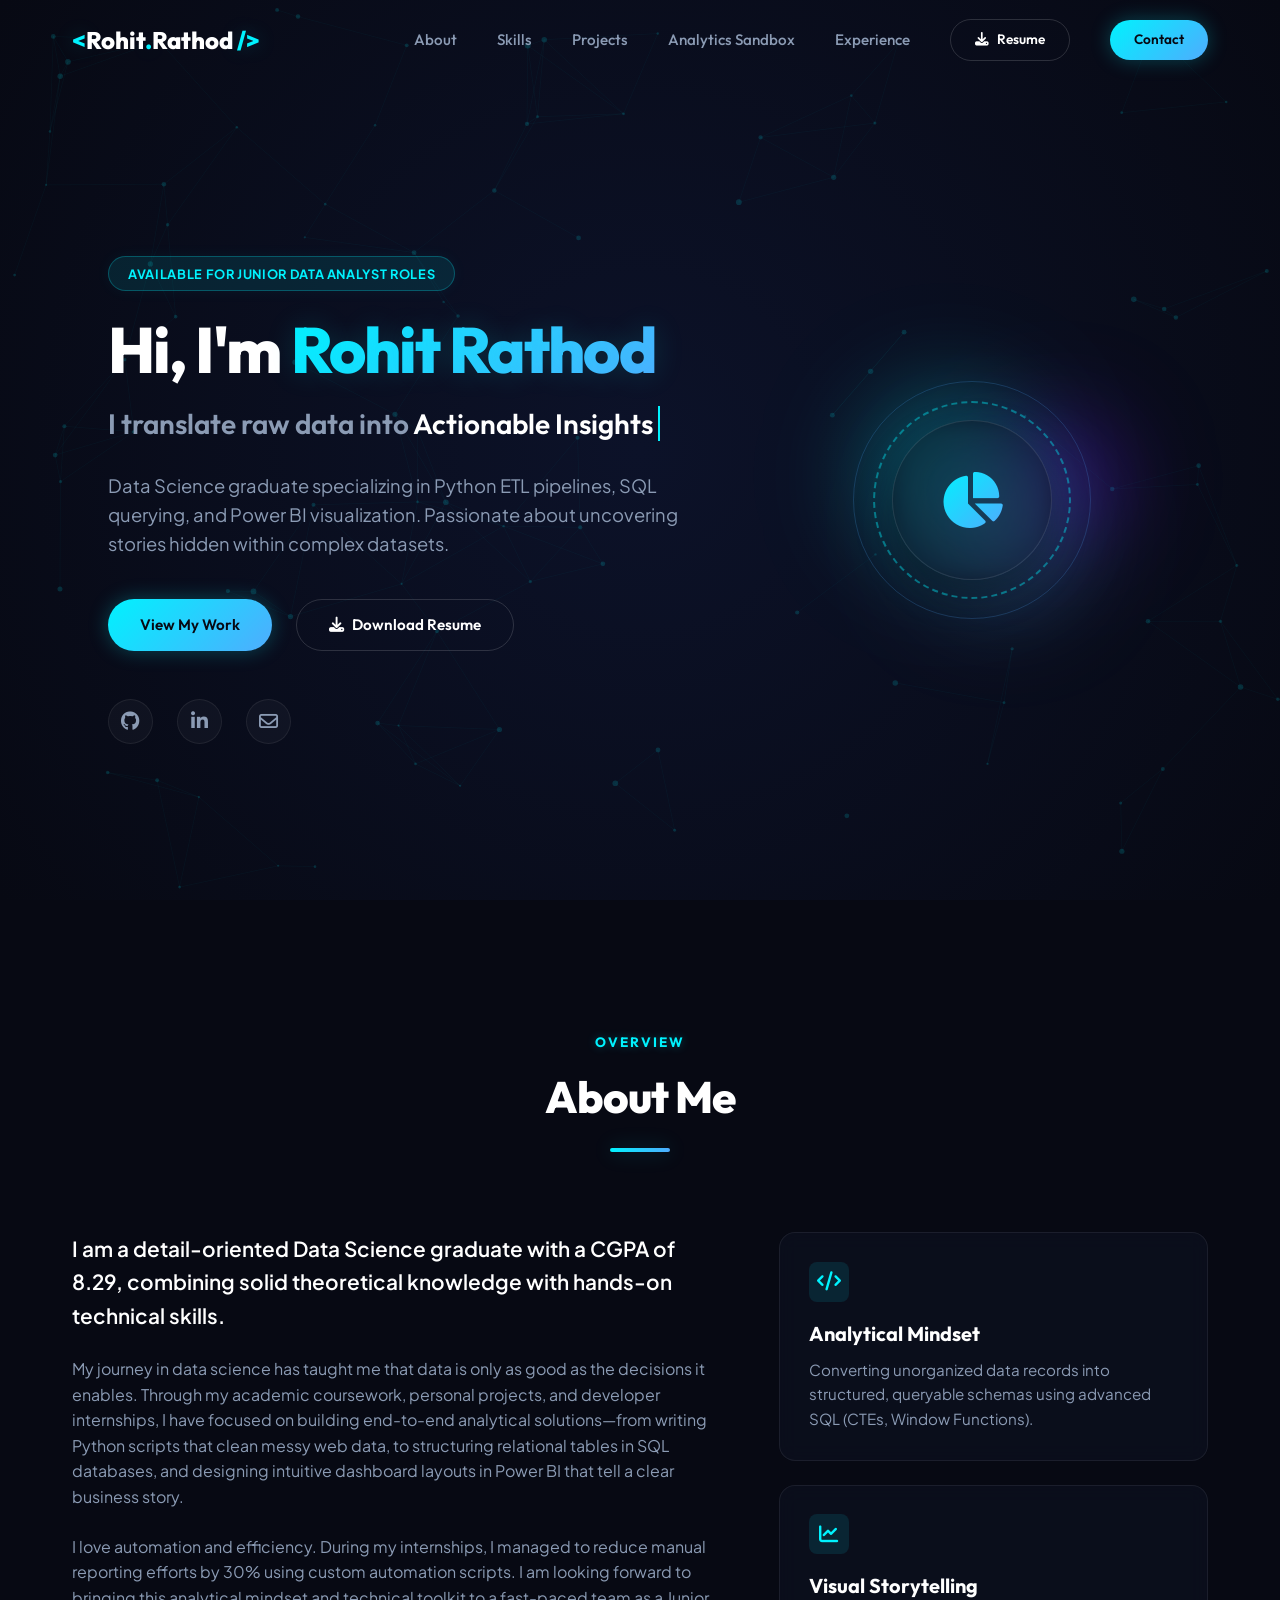
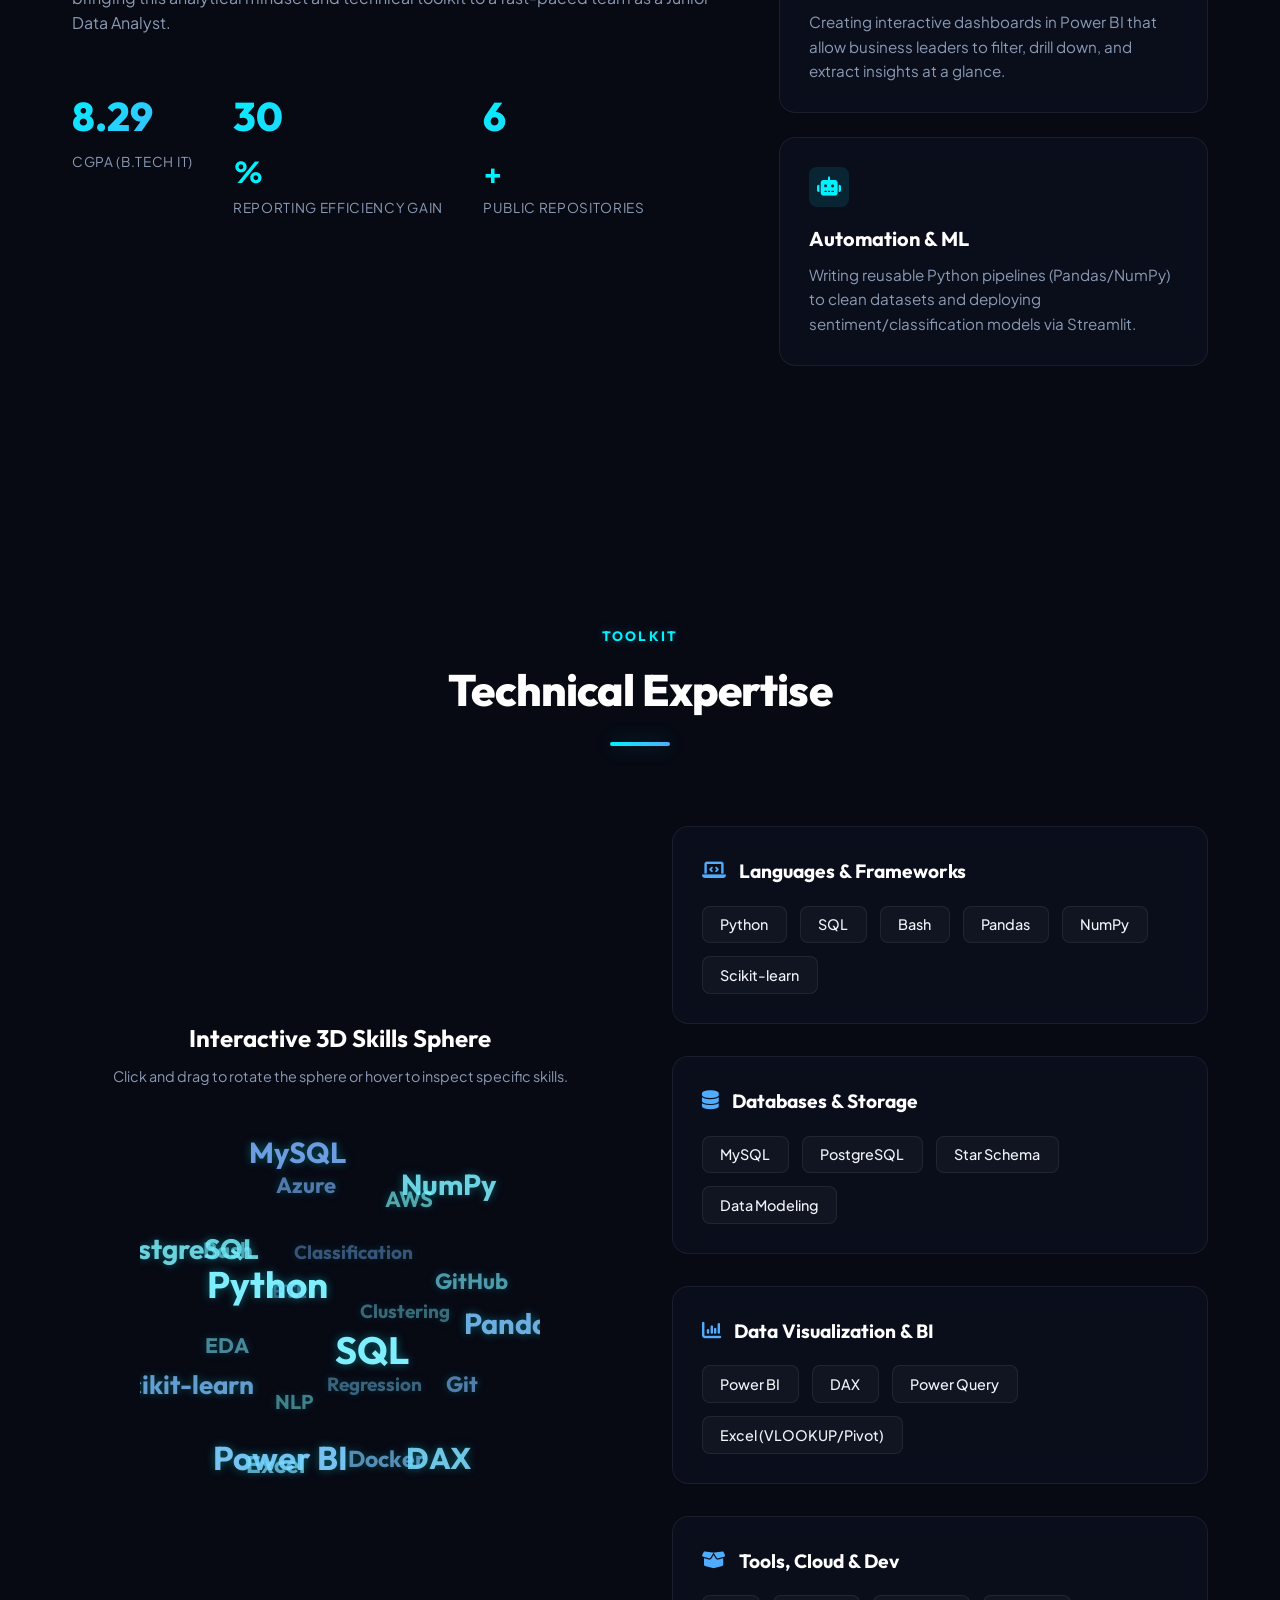
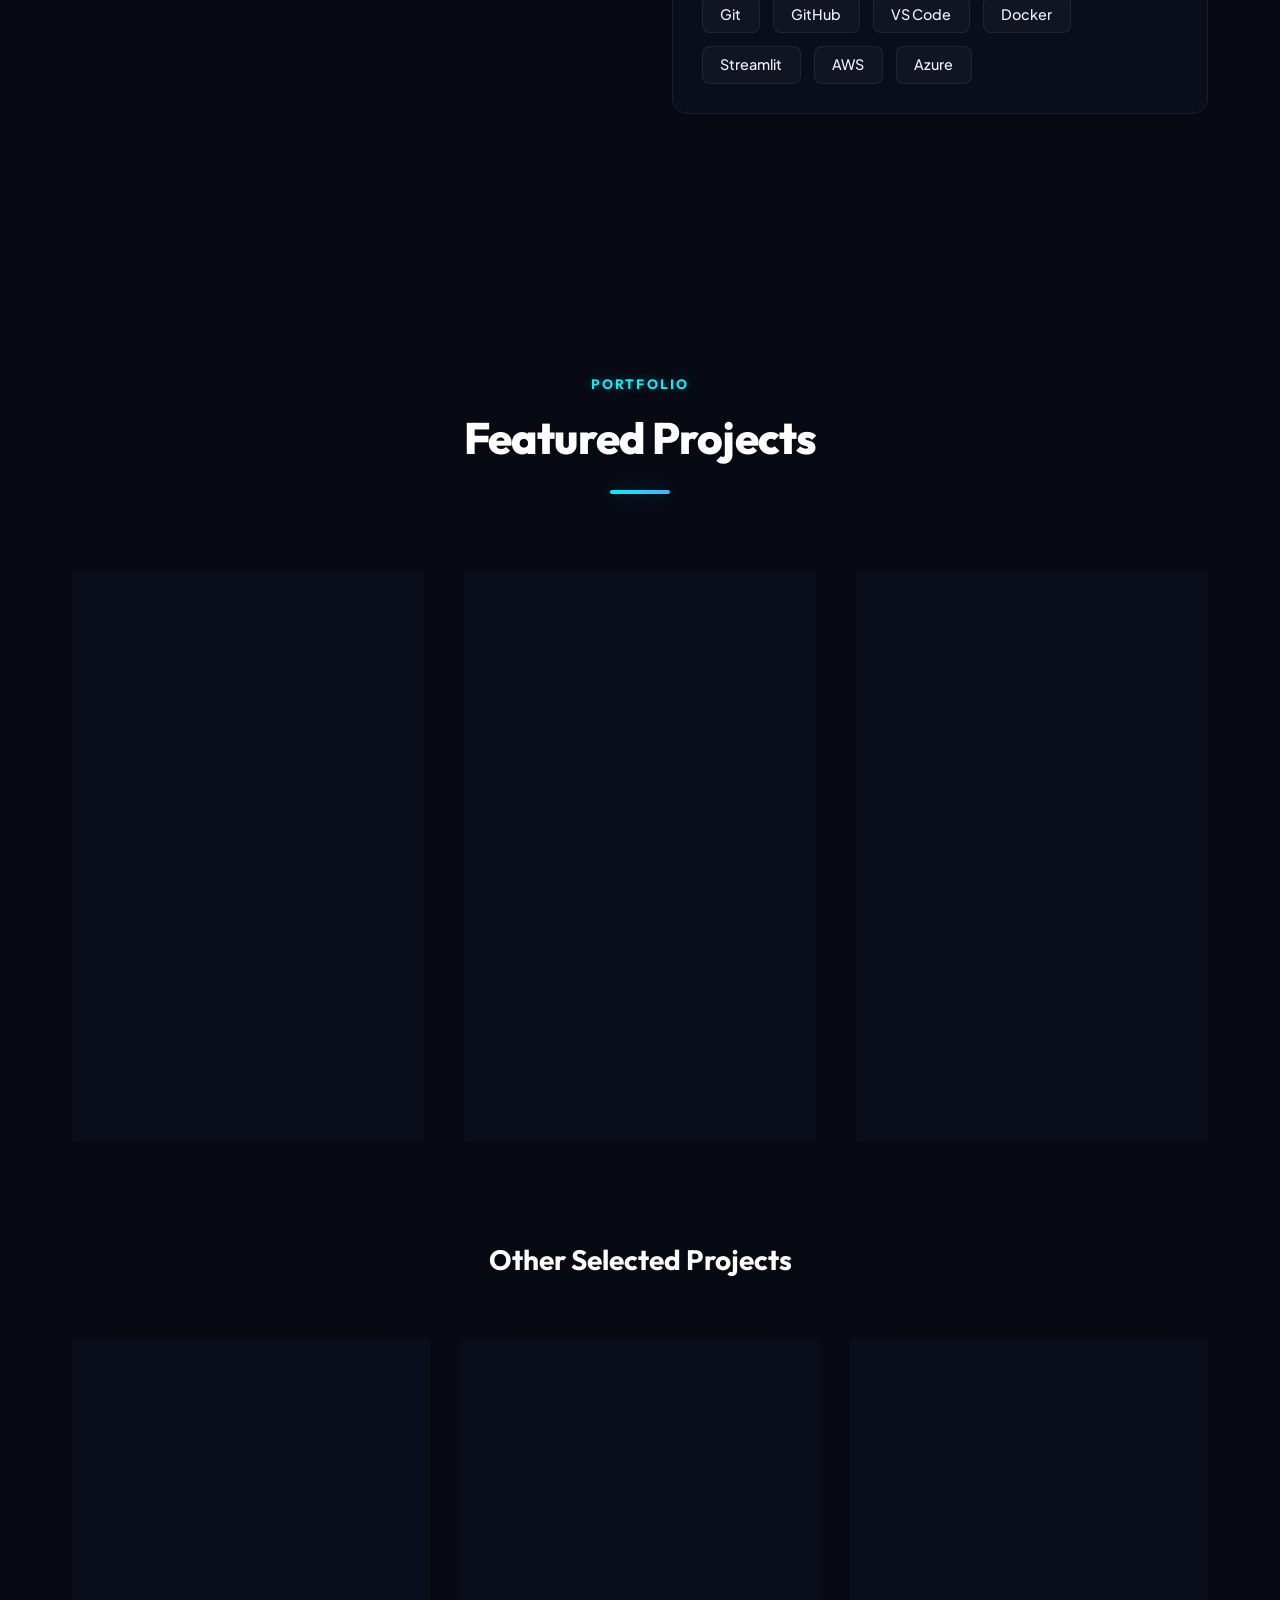
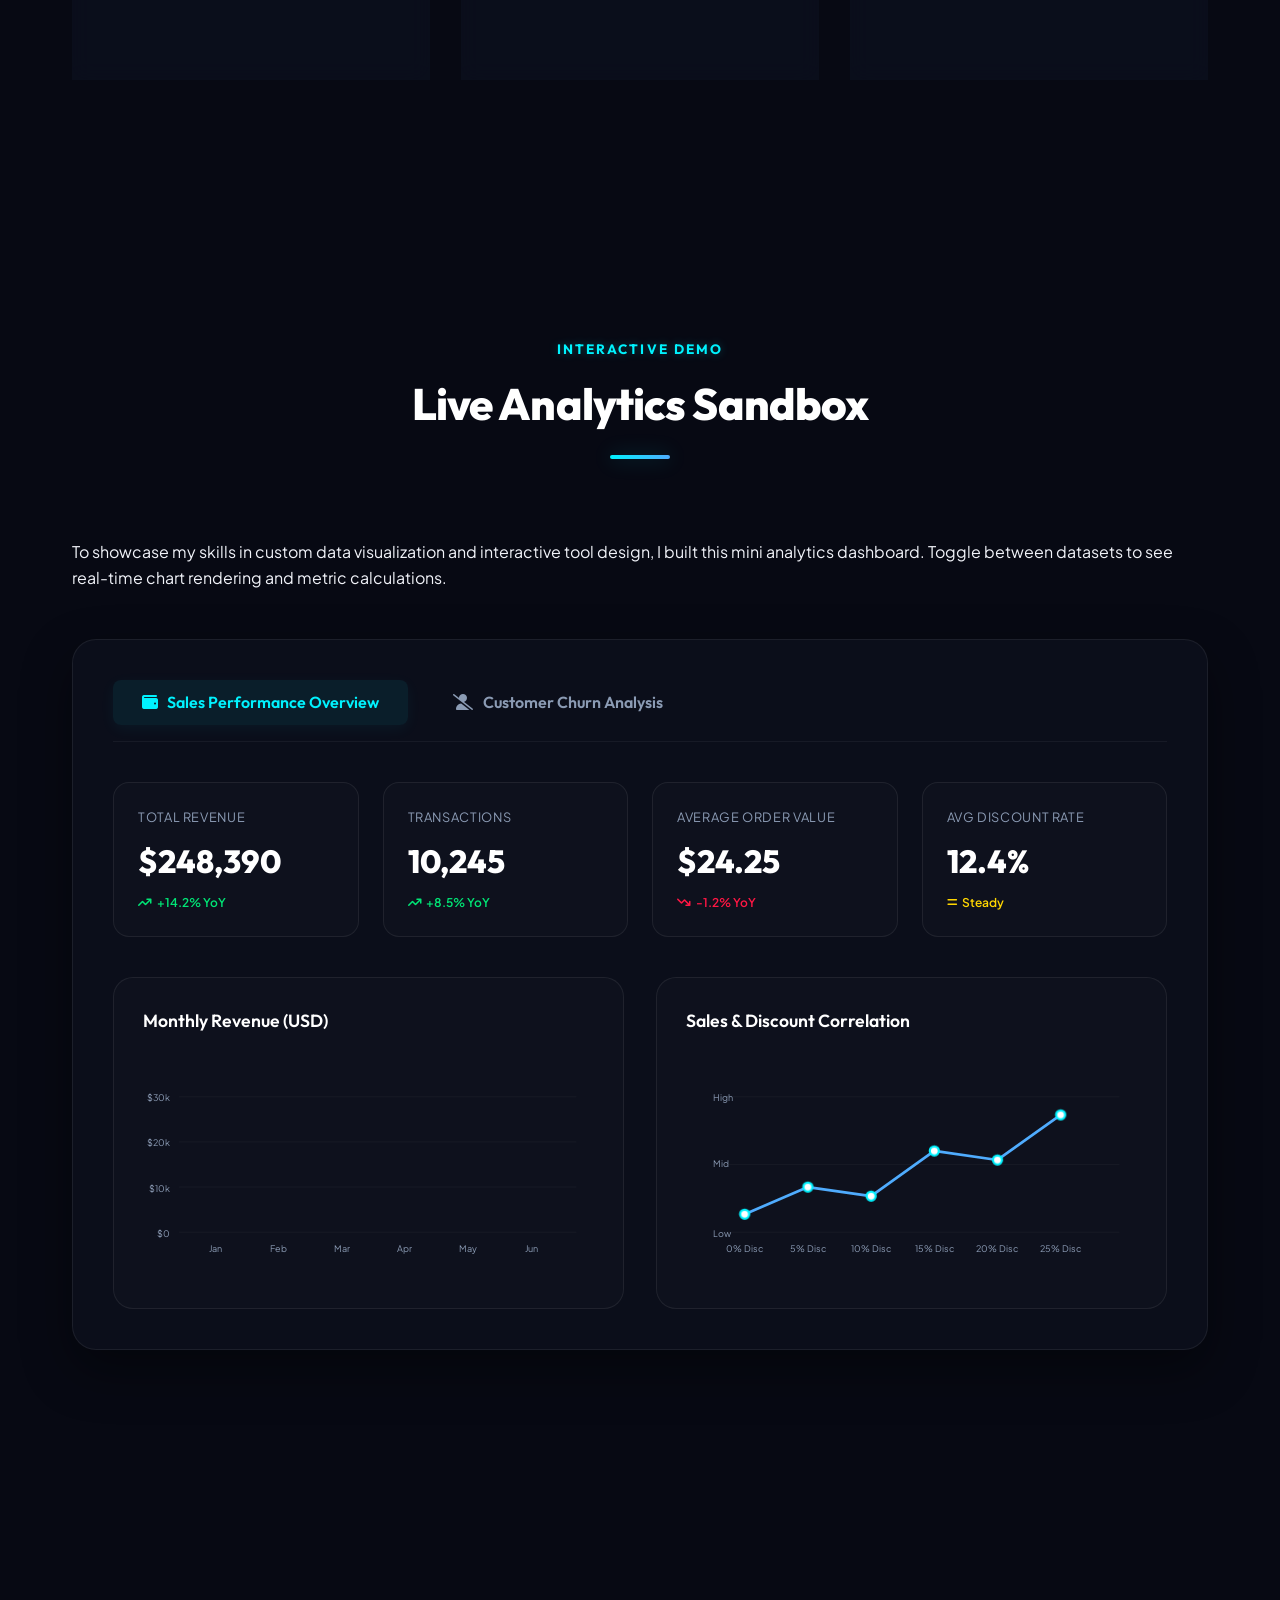
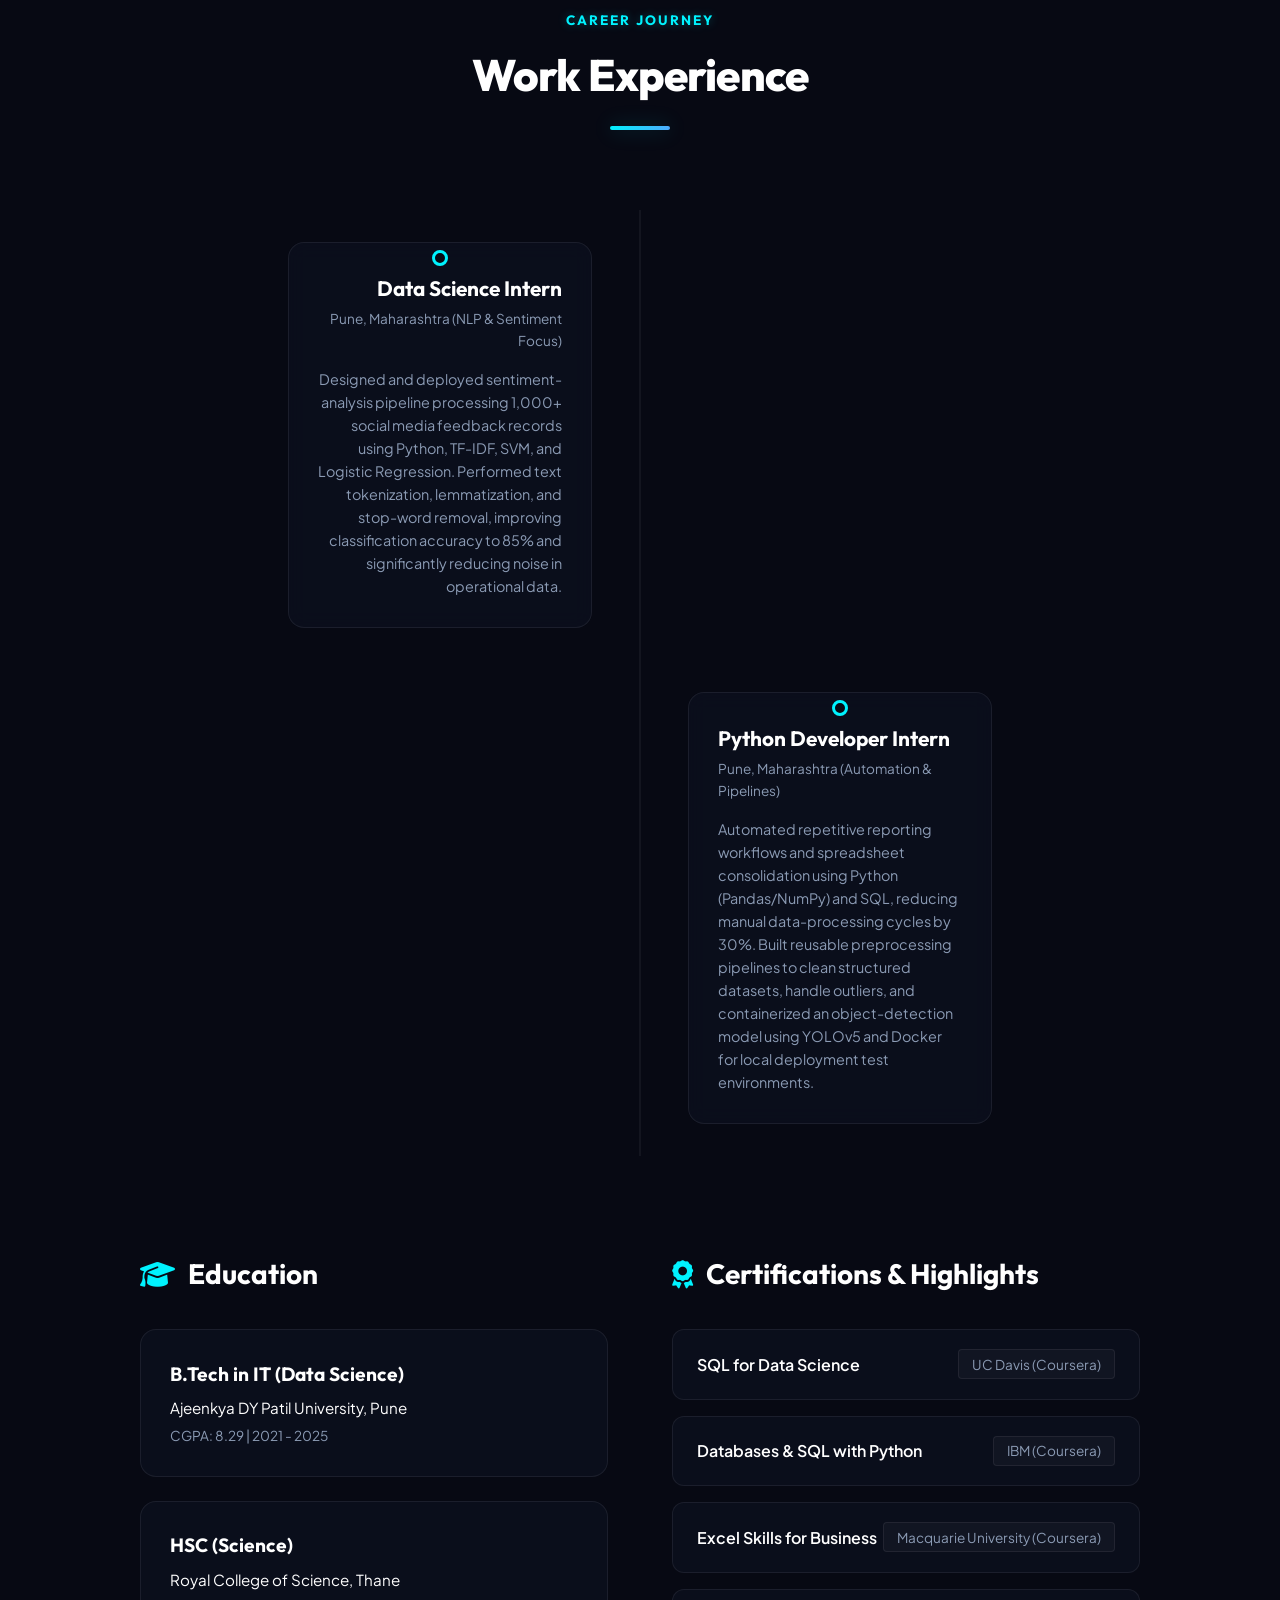
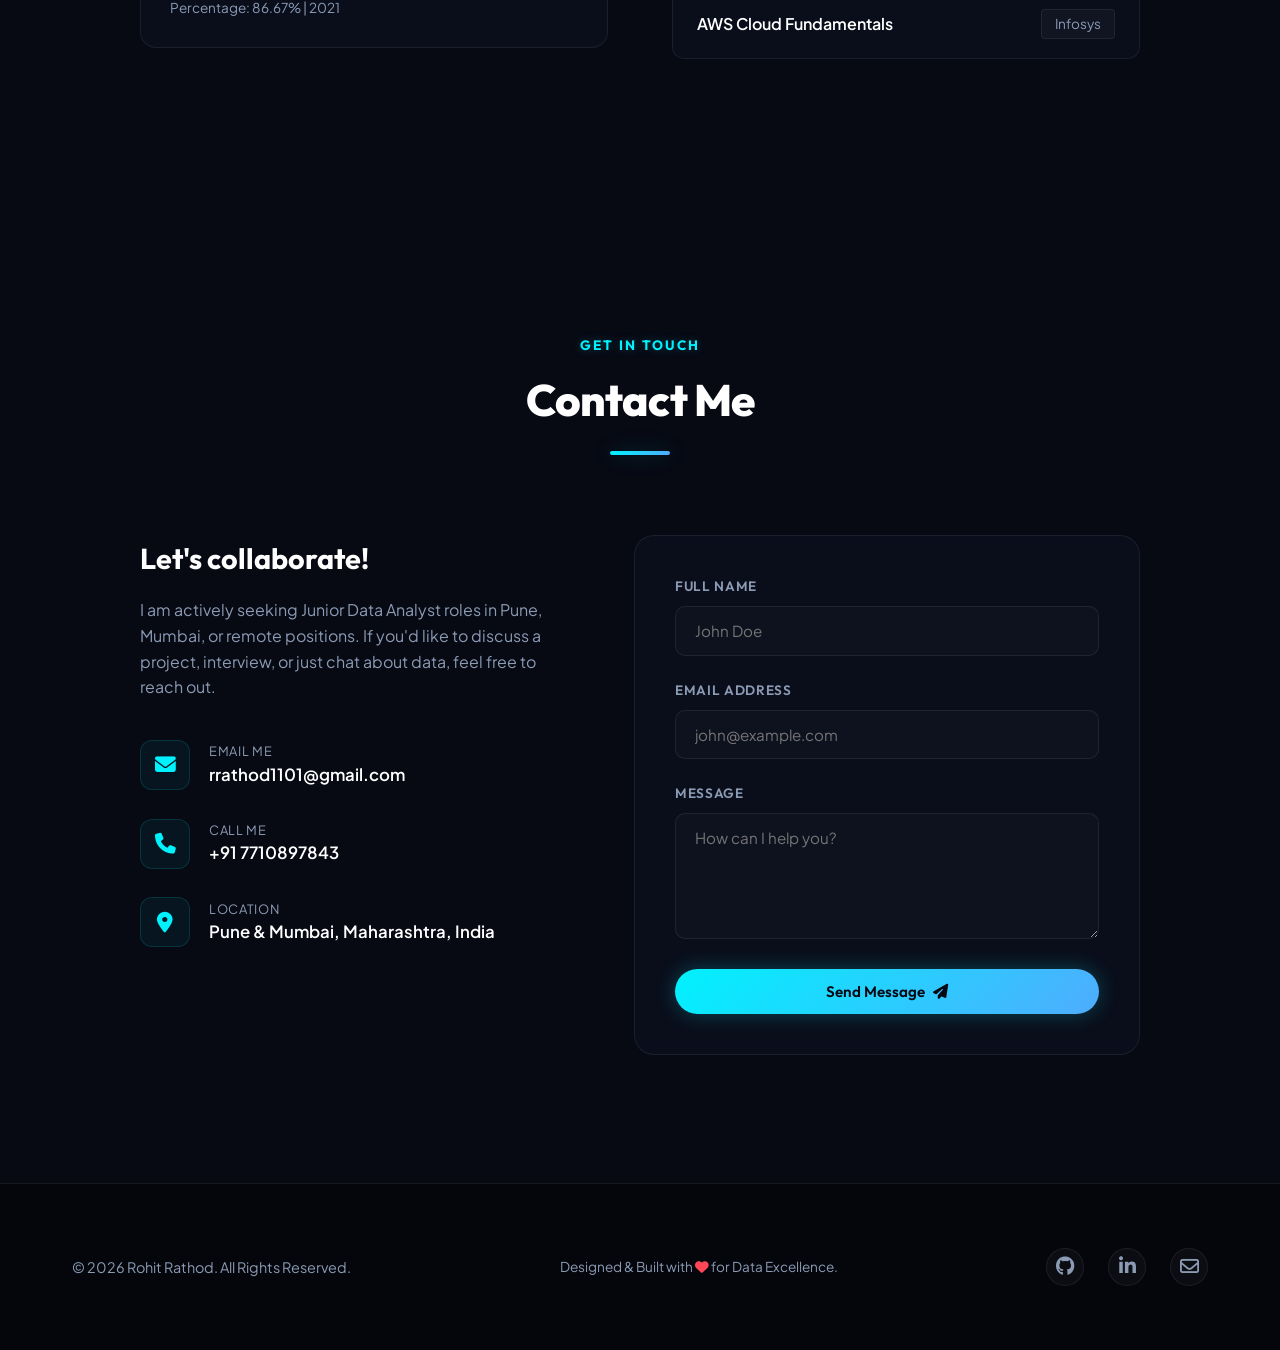
==== index.html @ a06ceab5 "Deploy premium interactive portfolio" ====
<!DOCTYPE html>
<html lang="en">
<head>
    <meta charset="UTF-8">
    <meta name="viewport" content="width=device-width, initial-scale=1.0">
    <title>Rohit Rathod | Portfolio - Aspiring Data Analyst</title>
    <meta name="description" content="Portfolio of Rohit Rathod, an Aspiring Data Analyst with expertise in SQL, Python, Power BI, and Machine Learning.">
    <!-- Google Fonts -->
    <link rel="preconnect" href="https://fonts.googleapis.com">
    <link rel="preconnect" href="https://fonts.gstatic.com" crossorigin>
    <link href="https://fonts.googleapis.com/css2?family=Outfit:wght@300;400;500;600;700;800&family=Plus+Jakarta+Sans:wght@300;400;500;600;700&display=swap" rel="stylesheet">
    <!-- FontAwesome for Icons -->
    <link rel="stylesheet" href="https://cdnjs.cloudflare.com/ajax/libs/font-awesome/6.4.0/css/all.min.css">
    <!-- Stylesheet -->
    <link rel="stylesheet" href="style.css">
</head>
<body>
    <!-- Background Canvas for Particles -->
    <canvas id="hero-particles"></canvas>

    <!-- Header / Navigation -->
    <header>
        <div class="nav-container">
            <a href="#" class="logo">
                <span class="logo-accent">&lt;</span>Rohit<span class="logo-accent">.</span>Rathod<span class="logo-accent"> /&gt;</span>
            </a>
            <nav class="nav-menu">
                <a href="#about" class="nav-link">About</a>
                <a href="#skills" class="nav-link">Skills</a>
                <a href="#projects" class="nav-link">Projects</a>
                <a href="#sandbox" class="nav-link">Analytics Sandbox</a>
                <a href="#experience" class="nav-link">Experience</a>
                <a href="resume.pdf" download="Rohit_Rathod_Resume.pdf" class="btn btn-outline nav-btn"><i class="fa-solid fa-download"></i> Resume</a>
                <a href="#contact" class="btn btn-primary nav-btn">Contact</a>
            </nav>
            <div class="mobile-menu-toggle">
                <i class="fa-solid fa-bars-staggered"></i>
            </div>
        </div>
    </header>

    <!-- Mobile Nav Overlay -->
    <div class="mobile-nav-overlay">
        <div class="mobile-nav-menu">
            <a href="#about" class="mobile-nav-link">About</a>
            <a href="#skills" class="mobile-nav-link">Skills</a>
            <a href="#projects" class="mobile-nav-link">Projects</a>
            <a href="#sandbox" class="mobile-nav-link">Analytics Sandbox</a>
            <a href="#experience" class="mobile-nav-link">Experience</a>
            <a href="resume.pdf" download="Rohit_Rathod_Resume.pdf" class="btn btn-outline" style="margin-bottom: 1rem; width: 100%;"><i class="fa-solid fa-download"></i> Resume PDF</a>
            <a href="#contact" class="btn btn-primary" style="width: 100%;">Get In Touch</a>
        </div>
    </div>

    <!-- Hero Section -->
    <section class="hero" id="home">
        <div class="hero-container">
            <div class="hero-content">
                <div class="badge">Available for Junior Data Analyst Roles</div>
                <h1 class="hero-title">
                    Hi, I'm <span class="highlight">Rohit Rathod</span>
                </h1>
                <h2 class="hero-subtitle">
                    I translate raw data into <span class="text-rotator" data-words='["Actionable Insights", "Interactive Dashboards", "Automated Pipelines", "Business Value"]'>Actionable Insights</span>
                </h2>
                <p class="hero-description">
                    Data Science graduate specializing in Python ETL pipelines, SQL querying, and Power BI visualization. Passionate about uncovering stories hidden within complex datasets.
                </p>
                <div class="hero-ctas">
                    <a href="#projects" class="btn btn-primary">View My Work</a>
                    <a href="resume.pdf" download="Rohit_Rathod_Resume.pdf" class="btn btn-outline"><i class="fa-solid fa-download"></i> Download Resume</a>
                </div>
                <div class="social-links">
                    <a href="https://github.com/Rohittt619" target="_blank" aria-label="GitHub"><i class="fa-brands fa-github"></i></a>
                    <a href="https://linkedin.com/in/rohit-rathod-" target="_blank" aria-label="LinkedIn"><i class="fa-brands fa-linkedin-in"></i></a>
                    <a href="mailto:rrathod1101@gmail.com" aria-label="Email"><i class="fa-regular fa-envelope"></i></a>
                </div>
            </div>
            <div class="hero-visual">
                <!-- Glowing Orb Representation -->
                <div class="orb-container">
                    <div class="glow-orb primary-orb"></div>
                    <div class="glow-orb secondary-orb"></div>
                    <div class="glow-orb tertiary-orb"></div>
                    <div class="orb-overlay">
                        <i class="fa-solid fa-chart-pie orb-icon"></i>
                        <div class="orb-ring"></div>
                        <div class="orb-ring secondary"></div>
                    </div>
                </div>
            </div>
        </div>
    </section>

    <!-- About Section -->
    <section class="about section-padding" id="about">
        <div class="container">
            <div class="section-header">
                <span class="section-tag">Overview</span>
                <h2 class="section-title">About Me</h2>
                <div class="section-underline"></div>
            </div>
            <div class="about-grid">
                <div class="about-text">
                    <p class="lead">
                        I am a detail-oriented Data Science graduate with a CGPA of 8.29, combining solid theoretical knowledge with hands-on technical skills.
                    </p>
                    <p>
                        My journey in data science has taught me that data is only as good as the decisions it enables. Through my academic coursework, personal projects, and developer internships, I have focused on building end-to-end analytical solutions—from writing Python scripts that clean messy web data, to structuring relational tables in SQL databases, and designing intuitive dashboard layouts in Power BI that tell a clear business story.
                    </p>
                    <p>
                        I love automation and efficiency. During my internships, I managed to reduce manual reporting efforts by 30% using custom automation scripts. I am looking forward to bringing this analytical mindset and technical toolkit to a fast-paced team as a Junior Data Analyst.
                    </p>
                    <div class="about-stats">
                        <div class="stat-card">
                            <span class="stat-number" data-target="8.29">0</span>
                            <span class="stat-label">CGPA (B.Tech IT)</span>
                        </div>
                        <div class="stat-card">
                            <span class="stat-number" data-target="30">0</span><span class="stat-suffix">%</span>
                            <span class="stat-label">Reporting Efficiency Gain</span>
                        </div>
                        <div class="stat-card">
                            <span class="stat-number" data-target="6">0</span><span class="stat-suffix">+</span>
                            <span class="stat-label">Public Repositories</span>
                        </div>
                    </div>
                </div>
                <div class="about-cards">
                    <div class="about-info-card">
                        <div class="card-icon"><i class="fa-solid fa-code"></i></div>
                        <h3>Analytical Mindset</h3>
                        <p>Converting unorganized data records into structured, queryable schemas using advanced SQL (CTEs, Window Functions).</p>
                    </div>
                    <div class="about-info-card">
                        <div class="card-icon"><i class="fa-solid fa-chart-line"></i></div>
                        <h3>Visual Storytelling</h3>
                        <p>Creating interactive dashboards in Power BI that allow business leaders to filter, drill down, and extract insights at a glance.</p>
                    </div>
                    <div class="about-info-card">
                        <div class="card-icon"><i class="fa-solid fa-robot"></i></div>
                        <h3>Automation & ML</h3>
                        <p>Writing reusable Python pipelines (Pandas/NumPy) to clean datasets and deploying sentiment/classification models via Streamlit.</p>
                    </div>
                </div>
            </div>
        </div>
    </section>

    <!-- Skills Section (Includes 3D Rotating Tag Cloud) -->
    <section class="skills section-padding" id="skills">
        <div class="container">
            <div class="section-header">
                <span class="section-tag">Toolkit</span>
                <h2 class="section-title">Technical Expertise</h2>
                <div class="section-underline"></div>
            </div>
            <div class="skills-grid">
                <div class="skills-sphere-container">
                    <h3>Interactive 3D Skills Sphere</h3>
                    <p class="skills-sphere-subtext">Click and drag to rotate the sphere or hover to inspect specific skills.</p>
                    <div class="canvas-wrapper">
                        <!-- Canvas for 3D Tag Cloud -->
                        <canvas id="skills-cloud-canvas" width="400" height="400"></canvas>
                    </div>
                </div>
                <div class="skills-categories">
                    <div class="skills-category">
                        <h4 class="category-title"><i class="fa-solid fa-laptop-code"></i> Languages & Frameworks</h4>
                        <div class="skills-tags">
                            <span class="skill-tag">Python</span>
                            <span class="skill-tag">SQL</span>
                            <span class="skill-tag">Bash</span>
                            <span class="skill-tag">Pandas</span>
                            <span class="skill-tag">NumPy</span>
                            <span class="skill-tag">Scikit-learn</span>
                        </div>
                    </div>
                    <div class="skills-category">
                        <h4 class="category-title"><i class="fa-solid fa-database"></i> Databases & Storage</h4>
                        <div class="skills-tags">
                            <span class="skill-tag">MySQL</span>
                            <span class="skill-tag">PostgreSQL</span>
                            <span class="skill-tag">Star Schema</span>
                            <span class="skill-tag">Data Modeling</span>
                        </div>
                    </div>
                    <div class="skills-category">
                        <h4 class="category-title"><i class="fa-solid fa-chart-column"></i> Data Visualization & BI</h4>
                        <div class="skills-tags">
                            <span class="skill-tag">Power BI</span>
                            <span class="skill-tag">DAX</span>
                            <span class="skill-tag">Power Query</span>
                            <span class="skill-tag">Excel (VLOOKUP/Pivot)</span>
                        </div>
                    </div>
                    <div class="skills-category">
                        <h4 class="category-title"><i class="fa-solid fa-box-open"></i> Tools, Cloud & Dev</h4>
                        <div class="skills-tags">
                            <span class="skill-tag">Git</span>
                            <span class="skill-tag">GitHub</span>
                            <span class="skill-tag">VS Code</span>
                            <span class="skill-tag">Docker</span>
                            <span class="skill-tag">Streamlit</span>
                            <span class="skill-tag">AWS</span>
                            <span class="skill-tag">Azure</span>
                        </div>
                    </div>
                </div>
            </div>
        </div>
    </section>

    <!-- Projects Section (3D Tilt Cards) -->
    <section class="projects section-padding" id="projects">
        <div class="container">
            <div class="section-header">
                <span class="section-tag">Portfolio</span>
                <h2 class="section-title">Featured Projects</h2>
                <div class="section-underline"></div>
            </div>
            <div class="projects-grid">
                <!-- Project 1 -->
                <div class="project-card-wrapper">
                    <div class="project-card" data-tilt>
                        <div class="project-card-inner">
                            <div class="project-image-placeholder">
                                <i class="fa-solid fa-circle-check project-main-icon"></i>
                                <div class="project-tech-badges">
                                    <span class="tech-badge">Gemini API</span>
                                    <span class="tech-badge">Streamlit</span>
                                    <span class="tech-badge">NLP</span>
                                </div>
                            </div>
                            <div class="project-content">
                                <h3 class="project-card-title">HireSense-AI — Resume & ATS Analyzer</h3>
                                <p class="project-card-desc">
                                    An AI-powered application that parses PDF resumes and evaluates text alignment against target job descriptions using the Google Gemini API. It detects keyword gaps, evaluates formatting, and quantifies impact statements to deliver optimization feedback.
                                </p>
                                <div class="project-links">
                                    <a href="https://github.com/Rohittt619" target="_blank" class="project-link"><i class="fa-brands fa-github"></i> Source Code</a>
                                    <a href="#" target="_blank" class="project-link demo-link"><i class="fa-solid fa-arrow-up-right-from-square"></i> Live Demo</a>
                                </div>
                            </div>
                        </div>
                    </div>
                </div>

                <!-- Project 2 -->
                <div class="project-card-wrapper">
                    <div class="project-card" data-tilt>
                        <div class="project-card-inner">
                            <div class="project-image-placeholder dashboard-bg">
                                <i class="fa-solid fa-chart-line project-main-icon"></i>
                                <div class="project-tech-badges">
                                    <span class="tech-badge">Python</span>
                                    <span class="tech-badge">Power BI</span>
                                    <span class="tech-badge">DAX</span>
                                </div>
                            </div>
                            <div class="project-content">
                                <h3 class="project-card-title">Sales EDA & Power BI Dashboard</h3>
                                <p class="project-card-desc">
                                    Exploratory data analysis performed in Python on over 10,000+ sales transactions. The cleaned data was structured into a Star Schema and imported into Power BI to build an interactive KPI dashboard tracking year-over-year sales growth and discount impacts.
                                </p>
                                <div class="project-links">
                                    <a href="https://github.com/Rohittt619" target="_blank" class="project-link"><i class="fa-brands fa-github"></i> Source Code</a>
                                    <a href="#" class="project-link scroll-to-sandbox"><i class="fa-solid fa-desktop"></i> View Mockup Below</a>
                                </div>
                            </div>
                        </div>
                    </div>
                </div>

                <!-- Project 3 -->
                <div class="project-card-wrapper">
                    <div class="project-card" data-tilt>
                        <div class="project-card-inner">
                            <div class="project-image-placeholder sql-bg">
                                <i class="fa-solid fa-database project-main-icon"></i>
                                <div class="project-tech-badges">
                                    <span class="tech-badge">MySQL</span>
                                    <span class="tech-badge">CTEs</span>
                                    <span class="tech-badge">Window Functions</span>
                                </div>
                            </div>
                            <div class="project-content">
                                <h3 class="project-card-title">SQL Business Analytics Case Studies</h3>
                                <p class="project-card-desc">
                                    A structured repository solving 15 business case studies on retail databases. Showcases writing production-level SQL queries utilizing CTEs, window functions (DENSE_RANK, LEAD, LAG), and multi-table joins to compute metrics like customer retention rates.
                                </p>
                                <div class="project-links">
                                    <a href="https://github.com/Rohittt619" target="_blank" class="project-link"><i class="fa-brands fa-github"></i> Source Code</a>
                                </div>
                            </div>
                        </div>
                    </div>
                </div>
            </div>
            
            <div class="other-projects-header">
                <h3>Other Selected Projects</h3>
            </div>
            
            <div class="other-projects-grid">
                <div class="other-project-card">
                    <div class="op-icon"><i class="fa-solid fa-users"></i></div>
                    <h4>Customer Churn Analysis</h4>
                    <p>Built a machine learning classification pipeline achieving ~82% accuracy and 0.87 ROC-AUC score using Gradient Boosting algorithms to predict customer churn risk.</p>
                    <a href="https://github.com/Rohittt619" target="_blank" class="op-link"><i class="fa-brands fa-github"></i> View Repo</a>
                </div>
                <div class="other-project-card">
                    <div class="op-icon"><i class="fa-solid fa-house"></i></div>
                    <h4>House Price Prediction</h4>
                    <p>Developed a regression model estimating California housing values based on income and geographic features, deployed as an interactive Streamlit app.</p>
                    <a href="https://github.com/Rohittt619" target="_blank" class="op-link"><i class="fa-brands fa-github"></i> View Repo</a>
                </div>
                <div class="other-project-card">
                    <div class="op-icon"><i class="fa-brands fa-twitter"></i></div>
                    <h4>Twitter Sentiment Analysis</h4>
                    <p>Built a text classification pipeline using Python, Scikit-learn (SVM), and TF-IDF representation to categorize tweets into positive, negative, and neutral classes.</p>
                    <a href="https://github.com/Rohittt619" target="_blank" class="op-link"><i class="fa-brands fa-github"></i> View Repo</a>
                </div>
            </div>
        </div>
    </section>

    <!-- Custom Interactive Mini-Dashboard Section (Analytics Sandbox) -->
    <section class="sandbox section-padding" id="sandbox">
        <div class="container">
            <div class="section-header">
                <span class="section-tag">Interactive Demo</span>
                <h2 class="section-title">Live Analytics Sandbox</h2>
                <div class="section-underline"></div>
            </div>
            <div class="sandbox-intro">
                <p>To showcase my skills in custom data visualization and interactive tool design, I built this mini analytics dashboard. Toggle between datasets to see real-time chart rendering and metric calculations.</p>
            </div>
            
            <div class="sandbox-dashboard">
                <div class="dashboard-controls">
                    <button class="db-tab-btn active" data-dashboard="sales">
                        <i class="fa-solid fa-wallet"></i> Sales Performance Overview
                    </button>
                    <button class="db-tab-btn" data-dashboard="churn">
                        <i class="fa-solid fa-user-slash"></i> Customer Churn Analysis
                    </button>
                </div>
                
                <div class="dashboard-body">
                    <!-- Sales View -->
                    <div class="dashboard-view active" id="sales-view">
                        <div class="kpi-row">
                            <div class="kpi-card-mini">
                                <span class="kpi-title">Total Revenue</span>
                                <span class="kpi-value">$248,390</span>
                                <span class="kpi-indicator positive"><i class="fa-solid fa-arrow-trend-up"></i> +14.2% YoY</span>
                            </div>
                            <div class="kpi-card-mini">
                                <span class="kpi-title">Transactions</span>
                                <span class="kpi-value" id="kpi-transactions">10,245</span>
                                <span class="kpi-indicator positive"><i class="fa-solid fa-arrow-trend-up"></i> +8.5% YoY</span>
                            </div>
                            <div class="kpi-card-mini">
                                <span class="kpi-title">Average Order Value</span>
                                <span class="kpi-value">$24.25</span>
                                <span class="kpi-indicator negative"><i class="fa-solid fa-arrow-trend-down"></i> -1.2% YoY</span>
                            </div>
                            <div class="kpi-card-mini">
                                <span class="kpi-title">Avg Discount Rate</span>
                                <span class="kpi-value">12.4%</span>
                                <span class="kpi-indicator neutral"><i class="fa-solid fa-equals"></i> Steady</span>
                            </div>
                        </div>
                        
                        <div class="chart-row">
                            <div class="chart-container-card">
                                <h4>Monthly Revenue (USD)</h4>
                                <div class="chart-wrapper-svg">
                                    <svg viewBox="0 0 500 200" width="100%" height="100%" class="svg-chart">
                                        <!-- Y Axis Gridlines -->
                                        <line x1="40" y1="20" x2="480" y2="20" class="gridline"></line>
                                        <line x1="40" y1="70" x2="480" y2="70" class="gridline"></line>
                                        <line x1="40" y1="120" x2="480" y2="120" class="gridline"></line>
                                        <line x1="40" y1="170" x2="480" y2="170" class="gridline"></line>
                                        
                                        <!-- Y Axis Labels -->
                                        <text x="30" y="25" class="chart-text label-align-right">$30k</text>
                                        <text x="30" y="75" class="chart-text label-align-right">$20k</text>
                                        <text x="30" y="125" class="chart-text label-align-right">$10k</text>
                                        <text x="30" y="175" class="chart-text label-align-right">$0</text>
                                        
                                        <!-- Bars for Revenue -->
                                        <rect x="65" y="90" width="30" height="80" rx="3" class="chart-bar-rect anim-bar"></rect>
                                        <rect x="135" y="70" width="30" height="100" rx="3" class="chart-bar-rect anim-bar" style="animation-delay: 0.1s;"></rect>
                                        <rect x="205" y="50" width="30" height="120" rx="3" class="chart-bar-rect anim-bar" style="animation-delay: 0.2s;"></rect>
                                        <rect x="275" y="60" width="30" height="110" rx="3" class="chart-bar-rect anim-bar" style="animation-delay: 0.3s;"></rect>
                                        <rect x="345" y="40" width="30" height="130" rx="3" class="chart-bar-rect anim-bar" style="animation-delay: 0.4s;"></rect>
                                        <rect x="415" y="25" width="30" height="145" rx="3" class="chart-bar-rect anim-bar" style="animation-delay: 0.5s;"></rect>
                                        
                                        <!-- X Axis Labels -->
                                        <text x="80" y="192" class="chart-text text-center">Jan</text>
                                        <text x="150" y="192" class="chart-text text-center">Feb</text>
                                        <text x="220" y="192" class="chart-text text-center">Mar</text>
                                        <text x="290" y="192" class="chart-text text-center">Apr</text>
                                        <text x="360" y="192" class="chart-text text-center">May</text>
                                        <text x="430" y="192" class="chart-text text-center">Jun</text>
                                    </svg>
                                </div>
                            </div>
                            <div class="chart-container-card">
                                <h4>Sales & Discount Correlation</h4>
                                <div class="chart-wrapper-svg">
                                    <svg viewBox="0 0 500 200" width="100%" height="100%" class="svg-chart">
                                        <!-- Grid lines -->
                                        <line x1="40" y1="20" x2="480" y2="20" class="gridline"></line>
                                        <line x1="40" y1="95" x2="480" y2="95" class="gridline"></line>
                                        <line x1="40" y1="170" x2="480" y2="170" class="gridline"></line>
                                        
                                        <!-- Labels -->
                                        <text x="30" y="25" class="chart-text">High</text>
                                        <text x="30" y="98" class="chart-text">Mid</text>
                                        <text x="30" y="175" class="chart-text">Low</text>
                                        
                                        <!-- Trendline -->
                                        <path d="M 65 150 L 135 120 L 205 130 L 275 80 L 345 90 L 415 40" fill="none" class="chart-trendline anim-path"></path>
                                        
                                        <!-- Data Points -->
                                        <circle cx="65" cy="150" r="5" class="chart-point anim-point"></circle>
                                        <circle cx="135" cy="120" r="5" class="chart-point anim-point" style="animation-delay: 0.1s;"></circle>
                                        <circle cx="205" cy="130" r="5" class="chart-point anim-point" style="animation-delay: 0.2s;"></circle>
                                        <circle cx="275" cy="80" r="5" class="chart-point anim-point" style="animation-delay: 0.3s;"></circle>
                                        <circle cx="345" cy="90" r="5" class="chart-point anim-point" style="animation-delay: 0.4s;"></circle>
                                        <circle cx="415" cy="40" r="5" class="chart-point anim-point" style="animation-delay: 0.5s;"></circle>
                                        
                                        <!-- X Axis Labels -->
                                        <text x="65" y="192" class="chart-text text-center">0% Disc</text>
                                        <text x="135" y="192" class="chart-text text-center">5% Disc</text>
                                        <text x="205" y="192" class="chart-text text-center">10% Disc</text>
                                        <text x="275" y="192" class="chart-text text-center">15% Disc</text>
                                        <text x="345" y="192" class="chart-text text-center">20% Disc</text>
                                        <text x="415" y="192" class="chart-text text-center">25% Disc</text>
                                    </svg>
                                </div>
                            </div>
                        </div>
                    </div>
                    
                    <!-- Churn View -->
                    <div class="dashboard-view" id="churn-view">
                        <div class="kpi-row">
                            <div class="kpi-card-mini">
                                <span class="kpi-title">Active Customers</span>
                                <span class="kpi-value">12,450</span>
                                <span class="kpi-indicator positive"><i class="fa-solid fa-arrow-trend-up"></i> +5.2% MoM</span>
                            </div>
                            <div class="kpi-card-mini text-warning-glow">
                                <span class="kpi-title">Overall Churn Rate</span>
                                <span class="kpi-value">18.2%</span>
                                <span class="kpi-indicator negative"><i class="fa-solid fa-arrow-trend-up"></i> +1.4% Churn</span>
                            </div>
                            <div class="kpi-card-mini">
                                <span class="kpi-title">Model Churn ROC-AUC</span>
                                <span class="kpi-value">0.87</span>
                                <span class="kpi-indicator positive"><i class="fa-solid fa-circle-check"></i> High Quality</span>
                            </div>
                            <div class="kpi-card-mini">
                                <span class="kpi-title">Model Accuracy</span>
                                <span class="kpi-value">82.0%</span>
                                <span class="kpi-indicator positive"><i class="fa-solid fa-circle-check"></i> Gradient Boost</span>
                            </div>
                        </div>
                        
                        <div class="chart-row">
                            <div class="chart-container-card">
                                <h4>Churn Probability Distribution</h4>
                                <div class="chart-wrapper-svg">
                                    <svg viewBox="0 0 500 200" width="100%" height="100%" class="svg-chart">
                                        <!-- Grid lines -->
                                        <line x1="40" y1="20" x2="480" y2="20" class="gridline"></line>
                                        <line x1="40" y1="70" x2="480" y2="70" class="gridline"></line>
                                        <line x1="40" y1="120" x2="480" y2="120" class="gridline"></line>
                                        <line x1="40" y1="170" x2="480" y2="170" class="gridline"></line>
                                        
                                        <!-- Labels -->
                                        <text x="30" y="25" class="chart-text">4k</text>
                                        <text x="30" y="75" class="chart-text">2.5k</text>
                                        <text x="30" y="125" class="chart-text">1k</text>
                                        <text x="30" y="175" class="chart-text">0</text>
                                        
                                        <!-- Distribution Curve -->
                                        <path d="M 40 170 C 120 170, 160 30, 220 30 C 280 30, 320 150, 480 170" fill="none" class="chart-curve anim-path"></path>
                                        
                                        <!-- Threshold line -->
                                        <line x1="320" y1="20" x2="320" y2="170" stroke="#ff4757" stroke-dasharray="4" stroke-width="2"></line>
                                        <text x="330" y="35" fill="#ff4757" font-size="10px" font-weight="600">Churn Threshold (0.5)</text>
                                        
                                        <!-- X Axis Labels -->
                                        <text x="60" y="192" class="chart-text text-center">0.0 (Safe)</text>
                                        <text x="170" y="192" class="chart-text text-center">0.3</text>
                                        <text x="280" y="192" class="chart-text text-center">0.6</text>
                                        <text x="390" y="192" class="chart-text text-center">0.8 (Risk)</text>
                                        <text x="460" y="192" class="chart-text text-center">1.0</text>
                                    </svg>
                                </div>
                            </div>
                            <div class="chart-container-card">
                                <h4>Key Risk Factors Impact</h4>
                                <div class="chart-wrapper-svg">
                                    <svg viewBox="0 0 500 200" width="100%" height="100%" class="svg-chart">
                                        <!-- Grid lines -->
                                        <line x1="120" y1="20" x2="120" y2="180" class="gridline"></line>
                                        <line x1="240" y1="20" x2="240" y2="180" class="gridline"></line>
                                        <line x1="360" y1="20" x2="360" y2="180" class="gridline"></line>
                                        <line x1="470" y1="20" x2="470" y2="180" class="gridline"></line>
                                        
                                        <!-- Factor Bars (Horizontal) -->
                                        <text x="110" y="45" class="chart-text label-align-right font-size-11">Contract Type</text>
                                        <rect x="120" y="32" width="310" height="18" rx="3" fill="url(#gradient-cyan)" class="anim-bar-h"></rect>
                                        
                                        <text x="110" y="85" class="chart-text label-align-right font-size-11">Tech Support</text>
                                        <rect x="120" y="72" width="240" height="18" rx="3" fill="url(#gradient-cyan)" class="anim-bar-h" style="animation-delay: 0.15s;"></rect>
                                        
                                        <text x="110" y="125" class="chart-text label-align-right font-size-11">Tenure &lt; 1yr</text>
                                        <rect x="120" y="112" width="200" height="18" rx="3" fill="url(#gradient-cyan)" class="anim-bar-h" style="animation-delay: 0.3s;"></rect>
                                        
                                        <text x="110" y="165" class="chart-text label-align-right font-size-11">Payment Method</text>
                                        <rect x="120" y="152" width="140" height="18" rx="3" fill="url(#gradient-cyan)" class="anim-bar-h" style="animation-delay: 0.45s;"></rect>
                                        
                                        <!-- X Axis Labels -->
                                        <text x="120" y="195" class="chart-text text-center">0</text>
                                        <text x="240" y="195" class="chart-text text-center">0.25</text>
                                        <text x="360" y="195" class="chart-text text-center">0.50</text>
                                        <text x="470" y="195" class="chart-text text-center">0.75+</text>
                                        
                                        <defs>
                                            <linearGradient id="gradient-cyan" x1="0%" y1="0%" x2="100%" y2="0%">
                                                <stop offset="0%" stop-color="#4facfe"></stop>
                                                <stop offset="100%" stop-color="#00f2fe"></stop>
                                            </linearGradient>
                                        </defs>
                                    </svg>
                                </div>
                            </div>
                        </div>
                    </div>
                </div>
            </div>
        </div>
    </section>

    <!-- Experience Section (Timeline) -->
    <section class="experience section-padding" id="experience">
        <div class="container">
            <div class="section-header">
                <span class="section-tag">Career Journey</span>
                <h2 class="section-title">Work Experience</h2>
                <div class="section-underline"></div>
            </div>
            
            <div class="timeline">
                <!-- Timeline Item 1 -->
                <div class="timeline-item">
                    <div class="timeline-dot"></div>
                    <div class="timeline-content">
                        <h3>Data Science Intern</h3>
                        <span class="timeline-company">Pune, Maharashtra (NLP & Sentiment Focus)</span>
                        <p class="timeline-desc">
                            Designed and deployed sentiment-analysis pipeline processing 1,000+ social media feedback records using Python, TF-IDF, SVM, and Logistic Regression. Performed text tokenization, lemmatization, and stop-word removal, improving classification accuracy to 85% and significantly reducing noise in operational data.
                        </p>
                    </div>
                </div>
                
                <!-- Timeline Item 2 -->
                <div class="timeline-item">
                    <div class="timeline-dot"></div>
                    <div class="timeline-content">
                        <h3>Python Developer Intern</h3>
                        <span class="timeline-company">Pune, Maharashtra (Automation & Pipelines)</span>
                        <p class="timeline-desc">
                            Automated repetitive reporting workflows and spreadsheet consolidation using Python (Pandas/NumPy) and SQL, reducing manual data-processing cycles by 30%. Built reusable preprocessing pipelines to clean structured datasets, handle outliers, and containerized an object-detection model using YOLOv5 and Docker for local deployment test environments.
                        </p>
                    </div>
                </div>
            </div>

            <!-- Certifications & Achievements -->
            <div class="education-certifications-row">
                <div class="edu-column">
                    <h3 class="subsection-title"><i class="fa-solid fa-graduation-cap"></i> Education</h3>
                    <div class="education-card">
                        <h4>B.Tech in IT (Data Science)</h4>
                        <p class="school">Ajeenkya DY Patil University, Pune</p>
                        <p class="meta">CGPA: 8.29 | 2021 - 2025</p>
                    </div>
                    <div class="education-card">
                        <h4>HSC (Science)</h4>
                        <p class="school">Royal College of Science, Thane</p>
                        <p class="meta">Percentage: 86.67% | 2021</p>
                    </div>
                </div>
                <div class="cert-column">
                    <h3 class="subsection-title"><i class="fa-solid fa-award"></i> Certifications & Highlights</h3>
                    <ul class="cert-list">
                        <li>
                            <span class="cert-title">SQL for Data Science</span>
                            <span class="cert-issuer">UC Davis (Coursera)</span>
                        </li>
                        <li>
                            <span class="cert-title">Databases & SQL with Python</span>
                            <span class="cert-issuer">IBM (Coursera)</span>
                        </li>
                        <li>
                            <span class="cert-title">Excel Skills for Business</span>
                            <span class="cert-issuer">Macquarie University (Coursera)</span>
                        </li>
                        <li>
                            <span class="cert-title">AWS Cloud Fundamentals</span>
                            <span class="cert-issuer">Infosys</span>
                        </li>
                    </ul>
                </div>
            </div>
        </div>
    </section>

    <!-- Contact Section -->
    <section class="contact section-padding" id="contact">
        <div class="container">
            <div class="section-header">
                <span class="section-tag">Get in touch</span>
                <h2 class="section-title">Contact Me</h2>
                <div class="section-underline"></div>
            </div>
            
            <div class="contact-grid">
                <div class="contact-info">
                    <h3>Let's collaborate!</h3>
                    <p>I am actively seeking Junior Data Analyst roles in Pune, Mumbai, or remote positions. If you'd like to discuss a project, interview, or just chat about data, feel free to reach out.</p>
                    
                    <div class="contact-details">
                        <div class="contact-detail-item">
                            <div class="icon-box"><i class="fa-solid fa-envelope"></i></div>
                            <div>
                                <span>Email Me</span>
                                <a href="mailto:rrathod1101@gmail.com">rrathod1101@gmail.com</a>
                            </div>
                        </div>
                        <div class="contact-detail-item">
                            <div class="icon-box"><i class="fa-solid fa-phone"></i></div>
                            <div>
                                <span>Call Me</span>
                                <a href="tel:+917710897843">+91 7710897843</a>
                            </div>
                        </div>
                        <div class="contact-detail-item">
                            <div class="icon-box"><i class="fa-solid fa-location-dot"></i></div>
                            <div>
                                <span>Location</span>
                                <p>Pune & Mumbai, Maharashtra, India</p>
                            </div>
                        </div>
                    </div>
                </div>
                
                <div class="contact-form-container">
                    <form id="contact-form" class="contact-form" onsubmit="event.preventDefault(); alert('Message sent! Thanks for reaching out.');">
                        <div class="form-group">
                            <label for="name">Full Name</label>
                            <input type="text" id="name" required placeholder="John Doe">
                        </div>
                        <div class="form-group">
                            <label for="email">Email Address</label>
                            <input type="email" id="email" required placeholder="john@example.com">
                        </div>
                        <div class="form-group">
                            <label for="message">Message</label>
                            <textarea id="message" rows="5" required placeholder="How can I help you?"></textarea>
                        </div>
                        <button type="submit" class="btn btn-primary btn-block">Send Message <i class="fa-solid fa-paper-plane"></i></button>
                    </form>
                </div>
            </div>
        </div>
    </section>

    <!-- Footer -->
    <footer>
        <div class="footer-container">
            <p>&copy; 2026 Rohit Rathod. All Rights Reserved.</p>
            <p class="footer-design">Designed & Built with <i class="fa-solid fa-heart" style="color: #ff4757;"></i> for Data Excellence.</p>
            <div class="social-links footer-socials">
                <a href="https://github.com/Rohittt619" target="_blank"><i class="fa-brands fa-github"></i></a>
                <a href="https://linkedin.com/in/rohit-rathod-" target="_blank"><i class="fa-brands fa-linkedin-in"></i></a>
                <a href="mailto:rrathod1101@gmail.com"><i class="fa-regular fa-envelope"></i></a>
            </div>
        </div>
    </footer>

    <!-- Script File -->
    <script src="script.js"></script>
</body>
</html>
---- style.css ----
/* -------------------------------------------------------------
   Rohit Rathod - Portfolio Stylesheet
   Theme: Sleek Dark / Glassmorphism / Cyber Accents
   Fonts: Outfit (Headers), Plus Jakarta Sans (Body)
------------------------------------------------------------- */

/* Root Variables - Harmonious HSL Tailored Palette */
:root {
    --bg-dark: #070913;
    --bg-card: rgba(13, 17, 33, 0.65);
    --bg-card-hover: rgba(22, 28, 54, 0.8);
    --primary: #00f2fe;        /* Cyber Blue */
    --primary-rgb: 0, 242, 254;
    --secondary: #4facfe;      /* Deep Sky Blue */
    --accent: #ff4757;         /* Churn Alert / Coral */
    --text-main: #f1f3f9;
    --text-muted: #8b9bb4;
    --text-dark: #4b586e;
    --border: rgba(255, 255, 255, 0.07);
    --border-hover: rgba(0, 242, 254, 0.3);
    --glow-primary: 0 0 20px rgba(0, 242, 254, 0.25);
    --glow-secondary: 0 0 20px rgba(79, 172, 254, 0.25);
    --glow-accent: 0 0 20px rgba(255, 71, 87, 0.35);
    --transition-smooth: all 0.4s cubic-bezier(0.16, 1, 0.3, 1);
    --transition-fast: all 0.2s ease;
}

/* Reset & Base Styles */
* {
    margin: 0;
    padding: 0;
    box-sizing: border-box;
    scroll-behavior: smooth;
}

body {
    background-color: var(--bg-dark);
    color: var(--text-main);
    font-family: 'Plus Jakarta Sans', sans-serif;
    line-height: 1.6;
    overflow-x: hidden;
    position: relative;
}

/* Scrollbar styling */
::-webkit-scrollbar {
    width: 8px;
}
::-webkit-scrollbar-track {
    background: var(--bg-dark);
}
::-webkit-scrollbar-thumb {
    background: #1e2540;
    border-radius: 4px;
}
::-webkit-scrollbar-thumb:hover {
    background: var(--primary);
}

/* Background Canvas */
#hero-particles {
    position: fixed;
    top: 0;
    left: 0;
    width: 100vw;
    height: 100vh;
    z-index: -1;
    pointer-events: none;
    background: radial-gradient(circle at 50% 50%, #0c1229 0%, var(--bg-dark) 100%);
}

/* Grid & Layout Utilities */
.container {
    width: 100%;
    max-width: 1200px;
    margin: 0 auto;
    padding: 0 2rem;
}

section {
    position: relative;
    z-index: 1;
}

.section-padding {
    padding: 8rem 0;
}

/* Section Header */
.section-header {
    text-align: center;
    margin-bottom: 5rem;
    position: relative;
}

.section-tag {
    display: inline-block;
    font-family: 'Outfit', sans-serif;
    text-transform: uppercase;
    font-size: 0.85rem;
    font-weight: 700;
    letter-spacing: 0.15em;
    color: var(--primary);
    margin-bottom: 0.5rem;
    text-shadow: 0 0 10px rgba(0, 242, 254, 0.3);
}

.section-title {
    font-family: 'Outfit', sans-serif;
    font-size: 2.75rem;
    font-weight: 800;
    letter-spacing: -0.02em;
    color: #fff;
    margin-bottom: 1rem;
}

.section-underline {
    width: 60px;
    height: 4px;
    background: linear-gradient(90deg, var(--primary), var(--secondary));
    margin: 0 auto;
    border-radius: 2px;
    box-shadow: var(--glow-primary);
}

/* Typography & Links */
h1, h2, h3, h4, h5, h6 {
    font-family: 'Outfit', sans-serif;
    color: #fff;
}

a {
    color: inherit;
    text-decoration: none;
}

/* Buttons */
.btn {
    display: inline-flex;
    align-items: center;
    justify-content: center;
    padding: 0.8rem 2rem;
    border-radius: 50px;
    font-family: 'Outfit', sans-serif;
    font-weight: 600;
    font-size: 0.95rem;
    cursor: pointer;
    transition: var(--transition-smooth);
    border: none;
    gap: 0.5rem;
}

.btn-primary {
    background: linear-gradient(135deg, var(--primary) 0%, var(--secondary) 100%);
    color: #070913;
    box-shadow: var(--glow-primary);
}

.btn-primary:hover {
    transform: translateY(-3px);
    box-shadow: 0 10px 25px rgba(0, 242, 254, 0.45);
}

.btn-outline {
    background: transparent;
    border: 1px solid rgba(255, 255, 255, 0.15);
    color: #fff;
}

.btn-outline:hover {
    background: rgba(255, 255, 255, 0.05);
    border-color: #fff;
    transform: translateY(-3px);
}

.btn-block {
    width: 100%;
}

/* Header & Navigation */
header {
    position: fixed;
    top: 0;
    left: 0;
    width: 100%;
    height: 80px;
    z-index: 100;
    transition: var(--transition-smooth);
}

header.scrolled {
    background: rgba(7, 9, 19, 0.85);
    backdrop-filter: blur(15px);
    border-bottom: 1px solid var(--border);
    height: 70px;
}

.nav-container {
    max-width: 1200px;
    margin: 0 auto;
    height: 100%;
    display: flex;
    align-items: center;
    justify-content: space-between;
    padding: 0 2rem;
}

.logo {
    font-family: 'Outfit', sans-serif;
    font-size: 1.5rem;
    font-weight: 800;
    color: #fff;
}

.logo-accent {
    color: var(--primary);
    text-shadow: var(--glow-primary);
}

.nav-menu {
    display: flex;
    align-items: center;
    gap: 2.5rem;
}

.nav-link {
    font-family: 'Outfit', sans-serif;
    font-weight: 500;
    font-size: 0.95rem;
    color: var(--text-muted);
    transition: var(--transition-fast);
    position: relative;
    padding: 0.5rem 0;
}

.nav-link:hover, .nav-link.active {
    color: #fff;
}

.nav-link::after {
    content: '';
    position: absolute;
    bottom: 0;
    left: 0;
    width: 0;
    height: 2px;
    background: var(--primary);
    transition: var(--transition-fast);
    box-shadow: var(--glow-primary);
}

.nav-link:hover::after, .nav-link.active::after {
    width: 100%;
}

.nav-btn {
    padding: 0.6rem 1.5rem;
    font-size: 0.85rem;
}

.mobile-menu-toggle {
    display: none;
    font-size: 1.5rem;
    color: #fff;
    cursor: pointer;
}

/* Mobile Nav Overlay */
.mobile-nav-overlay {
    position: fixed;
    top: 0;
    left: 100%;
    width: 100%;
    height: 100%;
    background: rgba(7, 9, 19, 0.98);
    backdrop-filter: blur(20px);
    z-index: 99;
    display: flex;
    align-items: center;
    justify-content: center;
    transition: var(--transition-smooth);
}

.mobile-nav-overlay.open {
    left: 0;
}

.mobile-nav-menu {
    display: flex;
    flex-direction: column;
    align-items: center;
    gap: 2.5rem;
}

.mobile-nav-link {
    font-family: 'Outfit', sans-serif;
    font-size: 1.8rem;
    font-weight: 600;
    color: var(--text-muted);
    transition: var(--transition-fast);
}

.mobile-nav-link:hover {
    color: #fff;
    transform: scale(1.1);
}

/* Hero Section */
.hero {
    min-height: 100vh;
    display: flex;
    align-items: center;
    padding-top: 100px;
    position: relative;
}

.hero-container {
    max-width: 1200px;
    margin: 0 auto;
    padding: 0 2rem;
    display: grid;
    grid-template-columns: 1.2fr 0.8fr;
    gap: 4rem;
    align-items: center;
}

.hero-content {
    display: flex;
    flex-direction: column;
    align-items: flex-start;
}

.badge {
    background: rgba(0, 242, 254, 0.1);
    border: 1px solid rgba(0, 242, 254, 0.25);
    color: var(--primary);
    padding: 0.4rem 1.2rem;
    border-radius: 50px;
    font-size: 0.8rem;
    font-weight: 700;
    letter-spacing: 0.05em;
    text-transform: uppercase;
    margin-bottom: 1.5rem;
    box-shadow: 0 0 15px rgba(0, 242, 254, 0.05);
}

.hero-title {
    font-size: 4rem;
    font-weight: 800;
    line-height: 1.1;
    letter-spacing: -0.03em;
    margin-bottom: 1rem;
}

.highlight {
    background: linear-gradient(135deg, var(--primary) 0%, var(--secondary) 100%);
    -webkit-background-clip: text;
    -webkit-text-fill-color: transparent;
    text-shadow: 0 0 30px rgba(0, 242, 254, 0.15);
}

.hero-subtitle {
    font-size: 1.75rem;
    font-weight: 600;
    color: var(--text-muted);
    margin-bottom: 1.5rem;
    min-height: 2.6rem;
}

.text-rotator {
    color: #fff;
    border-right: 2px solid var(--primary);
    padding-right: 5px;
    animation: blink-caret 0.75s step-end infinite;
}

@keyframes blink-caret {
    from, to { border-color: transparent }
    50% { border-color: var(--primary) }
}

.hero-description {
    font-size: 1.15rem;
    color: var(--text-muted);
    margin-bottom: 2.5rem;
    max-width: 600px;
}

.hero-ctas {
    display: flex;
    gap: 1.5rem;
    margin-bottom: 3rem;
}

.social-links {
    display: flex;
    gap: 1.5rem;
}

.social-links a {
    width: 45px;
    height: 45px;
    border-radius: 50%;
    background: rgba(255, 255, 255, 0.03);
    border: 1px solid var(--border);
    display: flex;
    align-items: center;
    justify-content: center;
    color: var(--text-muted);
    font-size: 1.2rem;
    transition: var(--transition-smooth);
}

.social-links a:hover {
    color: var(--primary);
    border-color: var(--primary);
    background: rgba(0, 242, 254, 0.05);
    transform: translateY(-5px);
    box-shadow: var(--glow-primary);
}

/* 3D Orb / Rotational visual in Hero */
.hero-visual {
    display: flex;
    justify-content: center;
    align-items: center;
}

.orb-container {
    width: 320px;
    height: 320px;
    position: relative;
}

.glow-orb {
    position: absolute;
    border-radius: 50%;
    filter: blur(40px);
    opacity: 0.4;
    mix-blend-mode: screen;
    animation: float-orb 12s infinite alternate ease-in-out;
}

.primary-orb {
    width: 250px;
    height: 250px;
    background: radial-gradient(circle, var(--primary) 0%, transparent 70%);
    top: 10px;
    left: 10px;
}

.secondary-orb {
    width: 220px;
    height: 220px;
    background: radial-gradient(circle, var(--secondary) 0%, transparent 70%);
    bottom: 20px;
    right: 20px;
    animation-delay: -4s;
}

.tertiary-orb {
    width: 180px;
    height: 180px;
    background: radial-gradient(circle, #7000ff 0%, transparent 70%);
    top: 50px;
    right: -20px;
    animation-delay: -8s;
}

.orb-overlay {
    position: absolute;
    top: 50%;
    left: 50%;
    transform: translate(-50%, -50%);
    width: 160px;
    height: 160px;
    background: rgba(13, 17, 33, 0.6);
    backdrop-filter: blur(10px);
    border: 1px solid rgba(255, 255, 255, 0.1);
    border-radius: 50%;
    display: flex;
    align-items: center;
    justify-content: center;
    box-shadow: 0 15px 35px rgba(0, 0, 0, 0.35);
}

.orb-icon {
    font-size: 3.5rem;
    color: #fff;
    background: linear-gradient(135deg, var(--primary) 0%, var(--secondary) 100%);
    -webkit-background-clip: text;
    -webkit-text-fill-color: transparent;
    animation: float 4s infinite ease-in-out;
}

.orb-ring {
    position: absolute;
    top: -20px;
    left: -20px;
    right: -20px;
    bottom: -20px;
    border: 2px dashed rgba(0, 242, 254, 0.4);
    border-radius: 50%;
    animation: rotate 20s infinite linear;
}

.orb-ring.secondary {
    top: -40px;
    left: -40px;
    right: -40px;
    bottom: -40px;
    border: 1px solid rgba(79, 172, 254, 0.2);
    animation: rotate 30s infinite linear reverse;
}

@keyframes float-orb {
    0% { transform: translate(0, 0) scale(1); }
    100% { transform: translate(30px, -30px) scale(1.1); }
}

@keyframes float {
    0%, 100% { transform: translateY(0); }
    50% { transform: translateY(-10px); }
}

@keyframes rotate {
    0% { transform: rotate(0deg); }
    100% { transform: rotate(360deg); }
}

/* About Section */
.about-grid {
    display: grid;
    grid-template-columns: 1.2fr 0.8fr;
    gap: 4rem;
}

.about-text .lead {
    font-size: 1.3rem;
    font-weight: 600;
    color: #fff;
    margin-bottom: 1.5rem;
}

.about-text p {
    color: var(--text-muted);
    margin-bottom: 1.5rem;
}

.about-stats {
    display: flex;
    gap: 2.5rem;
    margin-top: 3rem;
}

.stat-card {
    display: flex;
    flex-direction: column;
}

.stat-number {
    font-family: 'Outfit', sans-serif;
    font-size: 2.5rem;
    font-weight: 800;
    color: #fff;
    background: linear-gradient(135deg, var(--primary) 0%, var(--secondary) 100%);
    -webkit-background-clip: text;
    -webkit-text-fill-color: transparent;
}

.stat-suffix {
    font-size: 1.8rem;
    font-weight: 800;
    color: var(--primary);
}

.stat-label {
    font-size: 0.85rem;
    color: var(--text-muted);
    text-transform: uppercase;
    letter-spacing: 0.05em;
    margin-top: 0.2rem;
}

.about-cards {
    display: flex;
    flex-direction: column;
    gap: 1.5rem;
}

.about-info-card {
    background: var(--bg-card);
    border: 1px solid var(--border);
    backdrop-filter: blur(10px);
    border-radius: 16px;
    padding: 1.8rem;
    transition: var(--transition-smooth);
    position: relative;
    overflow: hidden;
}

.about-info-card::before {
    content: '';
    position: absolute;
    top: 0;
    left: 0;
    width: 4px;
    height: 100%;
    background: linear-gradient(to bottom, var(--primary), var(--secondary));
    opacity: 0;
    transition: var(--transition-fast);
}

.about-info-card:hover {
    transform: translateX(10px);
    border-color: var(--border-hover);
    background: var(--bg-card-hover);
    box-shadow: var(--glow-primary);
}

.about-info-card:hover::before {
    opacity: 1;
}

.card-icon {
    width: 40px;
    height: 40px;
    background: rgba(0, 242, 254, 0.1);
    border-radius: 8px;
    display: flex;
    align-items: center;
    justify-content: center;
    color: var(--primary);
    font-size: 1.2rem;
    margin-bottom: 1rem;
}

.about-info-card h3 {
    font-size: 1.25rem;
    font-weight: 700;
    margin-bottom: 0.5rem;
}

.about-info-card p {
    font-size: 0.95rem;
    color: var(--text-muted);
}

/* Skills Section & 3D Rotating Sphere */
.skills-grid {
    display: grid;
    grid-template-columns: 1fr 1fr;
    gap: 4rem;
    align-items: center;
}

.skills-sphere-container {
    display: flex;
    flex-direction: column;
    align-items: center;
    text-align: center;
}

.skills-sphere-container h3 {
    font-size: 1.5rem;
    margin-bottom: 0.5rem;
}

.skills-sphere-subtext {
    font-size: 0.9rem;
    color: var(--text-muted);
    margin-bottom: 2rem;
}

.canvas-wrapper {
    position: relative;
    width: 400px;
    height: 400px;
}

#skills-cloud-canvas {
    width: 100%;
    height: 100%;
    cursor: grab;
}

#skills-cloud-canvas:active {
    cursor: grabbing;
}

.skills-categories {
    display: flex;
    flex-direction: column;
    gap: 2rem;
}

.skills-category {
    background: var(--bg-card);
    border: 1px solid var(--border);
    backdrop-filter: blur(10px);
    border-radius: 16px;
    padding: 1.8rem;
    transition: var(--transition-smooth);
}

.skills-category:hover {
    border-color: var(--border-hover);
    box-shadow: var(--glow-secondary);
}

.category-title {
    font-size: 1.2rem;
    font-weight: 700;
    margin-bottom: 1.2rem;
    display: flex;
    align-items: center;
    gap: 0.8rem;
    color: #fff;
}

.category-title i {
    color: var(--secondary);
}

.skills-tags {
    display: flex;
    flex-wrap: wrap;
    gap: 0.8rem;
}

.skill-tag {
    background: rgba(255, 255, 255, 0.03);
    border: 1px solid var(--border);
    color: var(--text-main);
    padding: 0.4rem 1.1rem;
    border-radius: 8px;
    font-size: 0.9rem;
    font-weight: 500;
    transition: var(--transition-fast);
}

.skill-tag:hover {
    background: rgba(0, 242, 254, 0.05);
    border-color: var(--primary);
    color: var(--primary);
    transform: translateY(-2px);
}

/* Projects Section with 3D Tilt Cards */
.projects-grid {
    display: grid;
    grid-template-columns: repeat(3, 1fr);
    gap: 2.5rem;
    margin-bottom: 6rem;
}

.project-card-wrapper {
    perspective: 1000px; /* Crucial for 3D Transform */
}

.project-card {
    height: 100%;
    transform-style: preserve-3d;
    transition: transform 0.15s ease-out; /* Keeps hover tilt snappy but smooth */
}

.project-card-inner {
    background: var(--bg-card);
    border: 1px solid var(--border);
    backdrop-filter: blur(10px);
    border-radius: 20px;
    height: 100%;
    overflow: hidden;
    display: flex;
    flex-direction: column;
    transform: translateZ(0); /* For Safari rendering */
    transition: border-color var(--transition-smooth), box-shadow var(--transition-smooth);
}

.project-card:hover .project-card-inner {
    border-color: var(--border-hover);
    box-shadow: 0 20px 40px rgba(0, 242, 254, 0.15);
}

.project-image-placeholder {
    height: 180px;
    background: linear-gradient(135deg, #0f1632 0%, #17234e 100%);
    position: relative;
    display: flex;
    align-items: center;
    justify-content: center;
    border-bottom: 1px solid var(--border);
}

.project-image-placeholder.dashboard-bg {
    background: linear-gradient(135deg, #0e2030 0%, #15324d 100%);
}

.project-image-placeholder.sql-bg {
    background: linear-gradient(135deg, #0b1a20 0%, #102e38 100%);
}

.project-main-icon {
    font-size: 3.5rem;
    color: var(--primary);
    opacity: 0.8;
    filter: drop-shadow(var(--glow-primary));
}

.project-tech-badges {
    position: absolute;
    bottom: 12px;
    left: 15px;
    display: flex;
    gap: 0.5rem;
    flex-wrap: wrap;
    transform: translateZ(20px); /* 3D layer pop */
}

.tech-badge {
    background: rgba(7, 9, 19, 0.85);
    border: 1px solid var(--border);
    color: var(--text-main);
    padding: 0.25rem 0.65rem;
    border-radius: 4px;
    font-size: 0.75rem;
    font-weight: 600;
}

.project-content {
    padding: 2rem;
    display: flex;
    flex-direction: column;
    flex-grow: 1;
    transform: translateZ(30px); /* 3D layer pop */
}

.project-card-title {
    font-size: 1.35rem;
    font-weight: 700;
    margin-bottom: 1rem;
    line-height: 1.3;
}

.project-card-desc {
    color: var(--text-muted);
    font-size: 0.95rem;
    margin-bottom: 2rem;
    flex-grow: 1;
}

.project-links {
    display: flex;
    gap: 1.5rem;
    margin-top: auto;
}

.project-link {
    font-family: 'Outfit', sans-serif;
    font-weight: 600;
    font-size: 0.9rem;
    color: var(--text-muted);
    display: flex;
    align-items: center;
    gap: 0.5rem;
    transition: var(--transition-fast);
}

.project-link:hover {
    color: var(--primary);
}

/* Other projects styling */
.other-projects-header {
    text-align: center;
    margin-bottom: 3rem;
}

.other-projects-header h3 {
    font-size: 1.75rem;
    font-weight: 700;
    color: #fff;
    position: relative;
    display: inline-block;
    padding-bottom: 0.5rem;
}

.other-projects-grid {
    display: grid;
    grid-template-columns: repeat(3, 1fr);
    gap: 2rem;
}

.other-project-card {
    background: var(--bg-card);
    border: 1px solid var(--border);
    backdrop-filter: blur(10px);
    border-radius: 16px;
    padding: 2rem;
    transition: var(--transition-smooth);
    display: flex;
    flex-direction: column;
}

.other-project-card:hover {
    transform: translateY(-8px);
    border-color: var(--border-hover);
    box-shadow: var(--glow-secondary);
}

.op-icon {
    font-size: 2rem;
    color: var(--secondary);
    margin-bottom: 1.2rem;
}

.other-project-card h4 {
    font-size: 1.2rem;
    font-weight: 700;
    margin-bottom: 0.8rem;
}

.other-project-card p {
    font-size: 0.9rem;
    color: var(--text-muted);
    margin-bottom: 1.5rem;
    flex-grow: 1;
}

.op-link {
    font-size: 0.85rem;
    font-weight: 600;
    color: var(--text-muted);
    display: flex;
    align-items: center;
    gap: 0.4rem;
    transition: var(--transition-fast);
}

.op-link:hover {
    color: var(--primary);
}

/* Live Analytics Sandbox (Mini Dashboard) */
.sandbox-dashboard {
    background: #0b0e1a;
    border: 1px solid var(--border);
    border-radius: 24px;
    padding: 2.5rem;
    box-shadow: 0 20px 50px rgba(0, 0, 0, 0.4);
    margin-top: 3rem;
}

.dashboard-controls {
    display: flex;
    gap: 1rem;
    margin-bottom: 2.5rem;
    border-bottom: 1px solid rgba(255, 255, 255, 0.05);
    padding-bottom: 1rem;
}

.db-tab-btn {
    background: transparent;
    border: none;
    color: var(--text-muted);
    padding: 0.8rem 1.8rem;
    font-family: 'Outfit', sans-serif;
    font-weight: 600;
    font-size: 1rem;
    cursor: pointer;
    border-radius: 8px;
    display: flex;
    align-items: center;
    gap: 0.6rem;
    transition: var(--transition-fast);
}

.db-tab-btn:hover {
    color: #fff;
    background: rgba(255, 255, 255, 0.03);
}

.db-tab-btn.active {
    color: var(--primary);
    background: rgba(0, 242, 254, 0.07);
    box-shadow: 0 4px 15px rgba(0, 242, 254, 0.05);
}

.dashboard-view {
    display: none;
}

.dashboard-view.active {
    display: block;
}

.kpi-row {
    display: grid;
    grid-template-columns: repeat(4, 1fr);
    gap: 1.5rem;
    margin-bottom: 2.5rem;
}

.kpi-card-mini {
    background: rgba(255, 255, 255, 0.015);
    border: 1px solid var(--border);
    border-radius: 16px;
    padding: 1.5rem;
    display: flex;
    flex-direction: column;
    transition: var(--transition-smooth);
}

.kpi-card-mini:hover {
    transform: translateY(-5px);
    border-color: rgba(255, 255, 255, 0.12);
    background: rgba(255, 255, 255, 0.03);
}

.kpi-card-mini.text-warning-glow:hover {
    border-color: var(--accent);
    box-shadow: var(--glow-accent);
}

.kpi-title {
    font-size: 0.8rem;
    color: var(--text-muted);
    text-transform: uppercase;
    letter-spacing: 0.05em;
    margin-bottom: 0.5rem;
}

.kpi-value {
    font-family: 'Outfit', sans-serif;
    font-size: 2rem;
    font-weight: 800;
    color: #fff;
    margin-bottom: 0.4rem;
}

.kpi-indicator {
    font-size: 0.75rem;
    font-weight: 600;
    display: flex;
    align-items: center;
    gap: 0.3rem;
}

.kpi-indicator.positive {
    color: #00e676;
}

.kpi-indicator.negative {
    color: #ff1744;
}

.kpi-indicator.neutral {
    color: #ffd600;
}

.chart-row {
    display: grid;
    grid-template-columns: 1fr 1fr;
    gap: 2rem;
}

.chart-container-card {
    background: rgba(255, 255, 255, 0.015);
    border: 1px solid var(--border);
    border-radius: 20px;
    padding: 1.8rem;
}

.chart-container-card h4 {
    font-size: 1.1rem;
    font-weight: 600;
    margin-bottom: 1.5rem;
    color: #fff;
}

.chart-wrapper-svg {
    width: 100%;
    height: 220px;
}

.svg-chart {
    overflow: visible;
}

.gridline {
    stroke: rgba(255, 255, 255, 0.04);
    stroke-width: 1;
}

.chart-text {
    fill: var(--text-muted);
    font-size: 10px;
    font-family: 'Plus Jakarta Sans', sans-serif;
}

.chart-text.text-center {
    text-anchor: middle;
}

.chart-text.label-align-right {
    text-anchor: end;
}

/* SVG Chart Animations & Colors */
.chart-bar-rect {
    fill: url(#bar-gradient);
    transform-origin: bottom;
}

.anim-bar {
    animation: scale-up-y 1s cubic-bezier(0.16, 1, 0.3, 1) both;
}

.anim-bar-h {
    animation: scale-up-x 1s cubic-bezier(0.16, 1, 0.3, 1) both;
    transform-origin: left;
}

.chart-trendline {
    stroke: var(--secondary);
    stroke-width: 3;
    stroke-linecap: round;
    stroke-linejoin: round;
}

.chart-curve {
    stroke: var(--accent);
    stroke-width: 3;
    stroke-linecap: round;
    stroke-linejoin: round;
    filter: drop-shadow(var(--glow-accent));
}

.anim-path {
    stroke-dasharray: 1000;
    stroke-dashoffset: 1000;
    animation: draw-line 2s cubic-bezier(0.16, 1, 0.3, 1) 0.3s forwards;
}

.chart-point {
    fill: #fff;
    stroke: var(--primary);
    stroke-width: 2.5;
    opacity: 0;
    animation: fade-in 0.4s ease forwards;
}

.anim-point {
    animation-delay: 1.2s;
}

/* SVG Gradients definitions styling */
svg {
    display: block;
}

/* Keyframes for SVG charts */
@keyframes scale-up-y {
    from { transform: scaleY(0); }
    to { transform: scaleY(1); }
}

@keyframes scale-up-x {
    from { transform: scaleX(0); }
    to { transform: scaleX(1); }
}

@keyframes draw-line {
    to { stroke-dashoffset: 0; }
}

@keyframes fade-in {
    to { opacity: 1; }
}

/* Career Timeline */
.timeline {
    position: relative;
    max-width: 800px;
    margin: 0 auto 6rem auto;
}

.timeline::after {
    content: '';
    position: absolute;
    width: 2px;
    background: rgba(255, 255, 255, 0.05);
    top: 0;
    bottom: 0;
    left: 50%;
    margin-left: -1px;
}

.timeline-item {
    position: relative;
    width: 50%;
    padding: 2rem 3rem;
}

.timeline-item:nth-child(odd) {
    left: 0;
    text-align: right;
}

.timeline-item:nth-child(even) {
    left: 50%;
    text-align: left;
}

.timeline-dot {
    position: absolute;
    width: 16px;
    height: 16px;
    border-radius: 50%;
    background: var(--bg-dark);
    border: 3px solid var(--primary);
    top: 2.5rem;
    left: 50%;
    margin-left: -8px;
    z-index: 2;
    transition: var(--transition-fast);
}

.timeline-item:hover .timeline-dot {
    background: var(--primary);
    box-shadow: var(--glow-primary);
}

.timeline-date {
    font-family: 'Outfit', sans-serif;
    font-weight: 700;
    color: var(--primary);
    margin-bottom: 0.5rem;
    font-size: 0.95rem;
}

.timeline-content {
    background: var(--bg-card);
    border: 1px solid var(--border);
    backdrop-filter: blur(10px);
    border-radius: 16px;
    padding: 1.8rem;
    transition: var(--transition-smooth);
}

.timeline-item:hover .timeline-content {
    border-color: var(--border-hover);
    box-shadow: var(--glow-primary);
    transform: translateY(-5px);
}

.timeline-content h3 {
    font-size: 1.3rem;
    font-weight: 700;
    margin-bottom: 0.2rem;
}

.timeline-company {
    display: inline-block;
    font-size: 0.85rem;
    color: var(--text-muted);
    margin-bottom: 1rem;
}

.timeline-desc {
    color: var(--text-muted);
    font-size: 0.9rem;
    text-align: left; /* Keep readable text left-aligned even on left timeline cards */
}

.timeline-item:nth-child(odd) .timeline-desc {
    text-align: right;
}

/* Timeline Responsive logic details below */

/* Education & Certifications section layout */
.education-certifications-row {
    display: grid;
    grid-template-columns: 1fr 1fr;
    gap: 4rem;
    max-width: 1000px;
    margin: 0 auto;
}

.subsection-title {
    font-size: 1.75rem;
    font-weight: 700;
    margin-bottom: 2rem;
    display: flex;
    align-items: center;
    gap: 0.8rem;
}

.subsection-title i {
    color: var(--primary);
}

.education-card {
    background: var(--bg-card);
    border: 1px solid var(--border);
    border-radius: 16px;
    padding: 1.8rem;
    margin-bottom: 1.5rem;
    transition: var(--transition-smooth);
}

.education-card:hover {
    border-color: var(--border-hover);
    transform: translateY(-3px);
}

.education-card h4 {
    font-size: 1.2rem;
    font-weight: 700;
    margin-bottom: 0.4rem;
}

.education-card .school {
    color: #fff;
    font-size: 0.95rem;
    margin-bottom: 0.3rem;
}

.education-card .meta {
    color: var(--text-muted);
    font-size: 0.85rem;
}

.cert-list {
    list-style: none;
}

.cert-list li {
    background: var(--bg-card);
    border: 1px solid var(--border);
    border-radius: 12px;
    padding: 1.2rem 1.5rem;
    margin-bottom: 1rem;
    display: flex;
    justify-content: space-between;
    align-items: center;
    transition: var(--transition-smooth);
}

.cert-list li:hover {
    border-color: var(--border-hover);
    transform: translateY(-2px);
}

.cert-title {
    font-weight: 600;
    color: #fff;
}

.cert-issuer {
    font-size: 0.85rem;
    color: var(--text-muted);
    background: rgba(255, 255, 255, 0.03);
    padding: 0.2rem 0.8rem;
    border-radius: 4px;
    border: 1px solid var(--border);
}

/* Contact Section & Form */
.contact-grid {
    display: grid;
    grid-template-columns: 0.9fr 1.1fr;
    gap: 5rem;
    max-width: 1000px;
    margin: 0 auto;
}

.contact-info h3 {
    font-size: 1.8rem;
    margin-bottom: 1rem;
}

.contact-info p {
    color: var(--text-muted);
    margin-bottom: 2.5rem;
}

.contact-details {
    display: flex;
    flex-direction: column;
    gap: 1.8rem;
}

.contact-detail-item {
    display: flex;
    align-items: center;
    gap: 1.2rem;
}

.icon-box {
    width: 50px;
    height: 50px;
    border-radius: 12px;
    background: rgba(0, 242, 254, 0.05);
    border: 1px solid rgba(0, 242, 254, 0.15);
    color: var(--primary);
    font-size: 1.3rem;
    display: flex;
    align-items: center;
    justify-content: center;
}

.contact-detail-item span {
    display: block;
    font-size: 0.8rem;
    color: var(--text-muted);
    text-transform: uppercase;
    letter-spacing: 0.05em;
}

.contact-detail-item a, .contact-detail-item p {
    font-size: 1.05rem;
    font-weight: 600;
    color: #fff;
    margin-bottom: 0;
}

.contact-form {
    background: var(--bg-card);
    border: 1px solid var(--border);
    backdrop-filter: blur(10px);
    border-radius: 20px;
    padding: 2.5rem;
}

.form-group {
    margin-bottom: 1.5rem;
}

.form-group label {
    display: block;
    font-family: 'Outfit', sans-serif;
    font-size: 0.85rem;
    font-weight: 600;
    color: var(--text-muted);
    text-transform: uppercase;
    letter-spacing: 0.05em;
    margin-bottom: 0.5rem;
}

.form-group input, .form-group textarea {
    width: 100%;
    background: rgba(255, 255, 255, 0.02);
    border: 1px solid var(--border);
    border-radius: 10px;
    padding: 0.9rem 1.2rem;
    color: #fff;
    font-family: inherit;
    font-size: 0.95rem;
    transition: var(--transition-fast);
}

.form-group input:focus, .form-group textarea:focus {
    outline: none;
    border-color: var(--primary);
    background: rgba(0, 242, 254, 0.02);
    box-shadow: 0 0 15px rgba(0, 242, 254, 0.1);
}

/* Footer Section */
footer {
    border-top: 1px solid var(--border);
    padding: 4rem 0;
    background: #04060c;
}

.footer-container {
    max-width: 1200px;
    margin: 0 auto;
    padding: 0 2rem;
    display: flex;
    justify-content: space-between;
    align-items: center;
}

footer p {
    color: var(--text-muted);
    font-size: 0.9rem;
}

.footer-design {
    font-size: 0.85rem;
}

.footer-socials a {
    width: 38px;
    height: 38px;
}

/* Custom linear gradient definition for SVG bars workaround */
#bar-gradient {
    /* Define gradient fallback since it's referenced in CSS */
}

/* Responsive Styles */
@media (max-width: 1024px) {
    .hero-container {
        grid-template-columns: 1fr;
        gap: 3rem;
        text-align: center;
        justify-items: center;
    }
    
    .hero-content {
        align-items: center;
    }
    
    .hero-title {
        font-size: 3rem;
    }
    
    .about-grid, .skills-grid, .projects-grid, .contact-grid {
        grid-template-columns: 1fr;
        gap: 3rem;
    }
    
    .about-cards {
        order: -1;
    }
    
    .chart-row {
        grid-template-columns: 1fr;
    }
    
    .kpi-row {
        grid-template-columns: repeat(2, 1fr);
    }
    
    .other-projects-grid {
        grid-template-columns: repeat(2, 1fr);
    }
}

@media (max-width: 768px) {
    .section-padding {
        padding: 5rem 0;
    }
    
    .nav-menu {
        display: none;
    }
    
    .mobile-menu-toggle {
        display: block;
    }
    
    .timeline::after {
        left: 30px;
    }
    
    .timeline-item {
        width: 100%;
        padding-left: 70px;
        padding-right: 0;
    }
    
    .timeline-item:nth-child(odd), .timeline-item:nth-child(even) {
        left: 0;
        text-align: left;
    }
    
    .timeline-item:nth-child(odd) .timeline-desc {
        text-align: left;
    }
    
    .timeline-dot {
        left: 30px;
    }
    
    .education-certifications-row {
        grid-template-columns: 1fr;
    }
    
    .kpi-row {
        grid-template-columns: 1fr;
    }
    
    .other-projects-grid {
        grid-template-columns: 1fr;
    }
    
    .canvas-wrapper {
        width: 300px;
        height: 300px;
    }
}
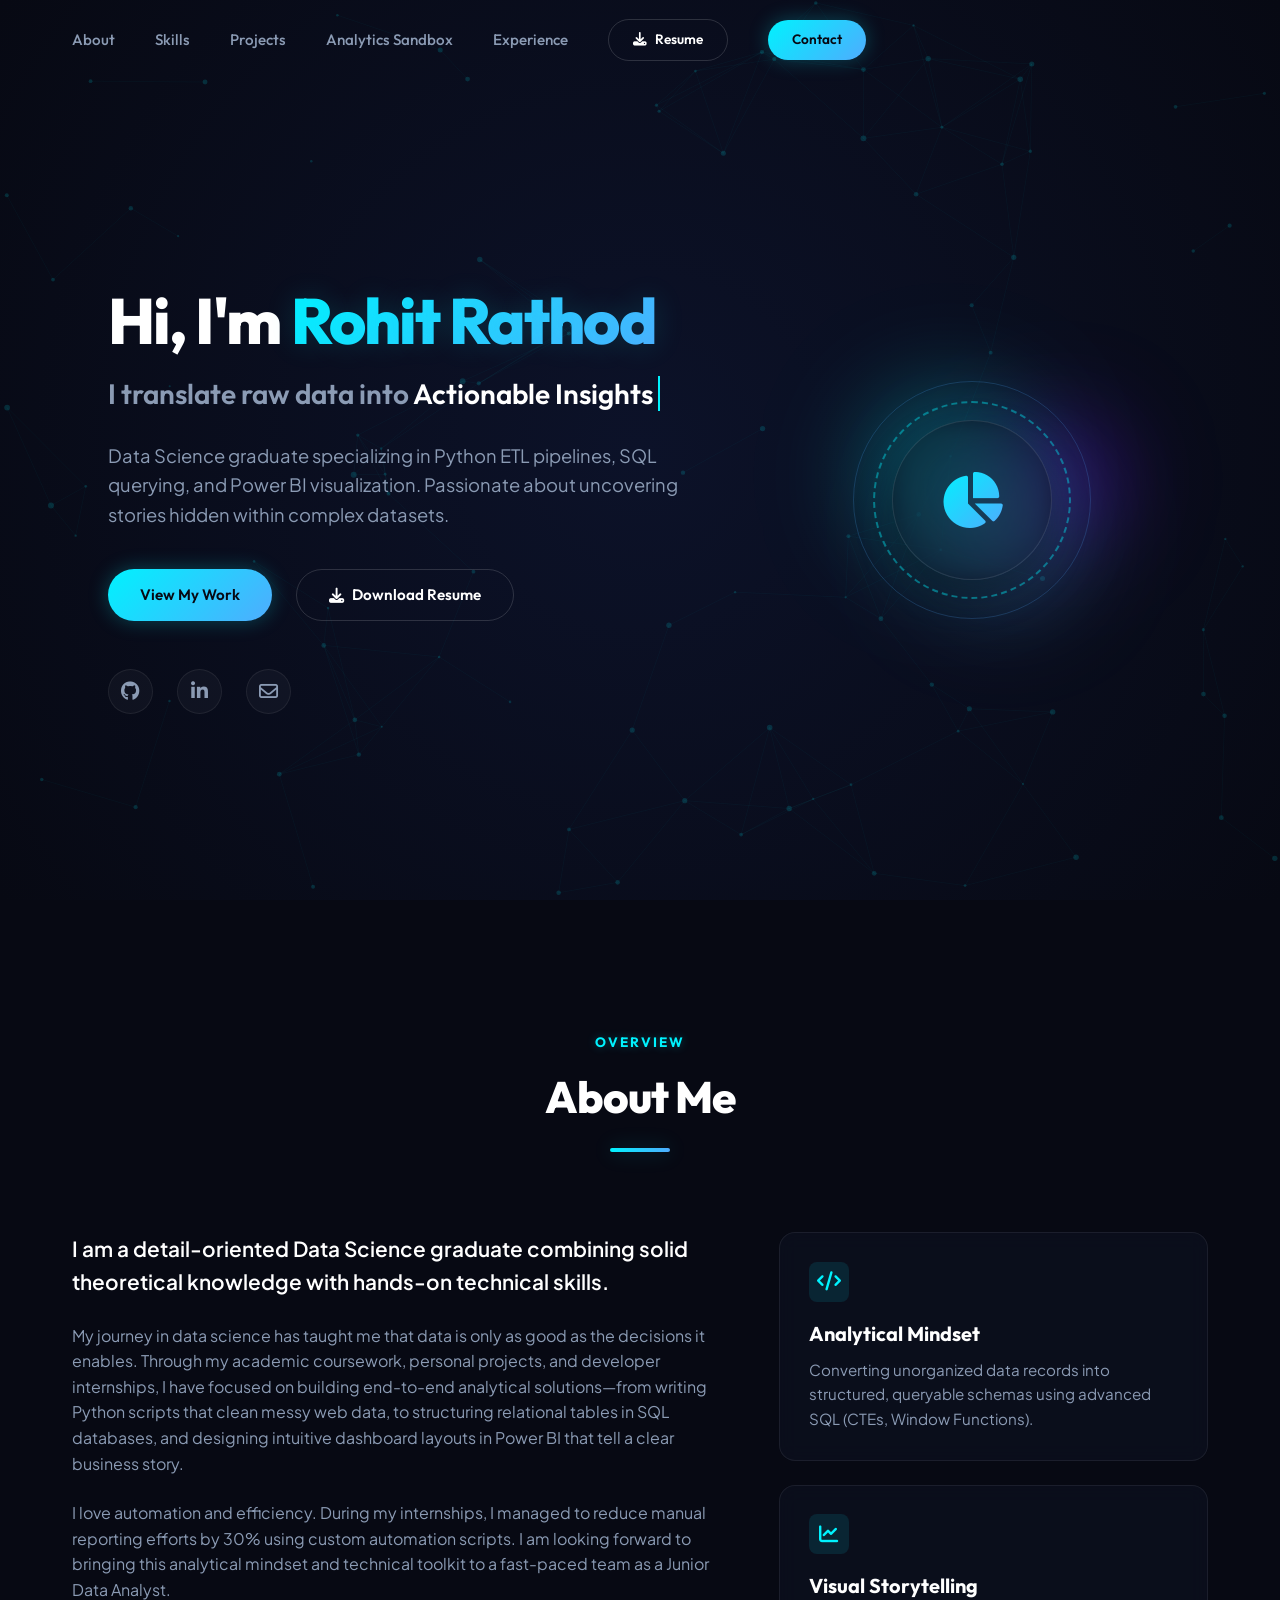
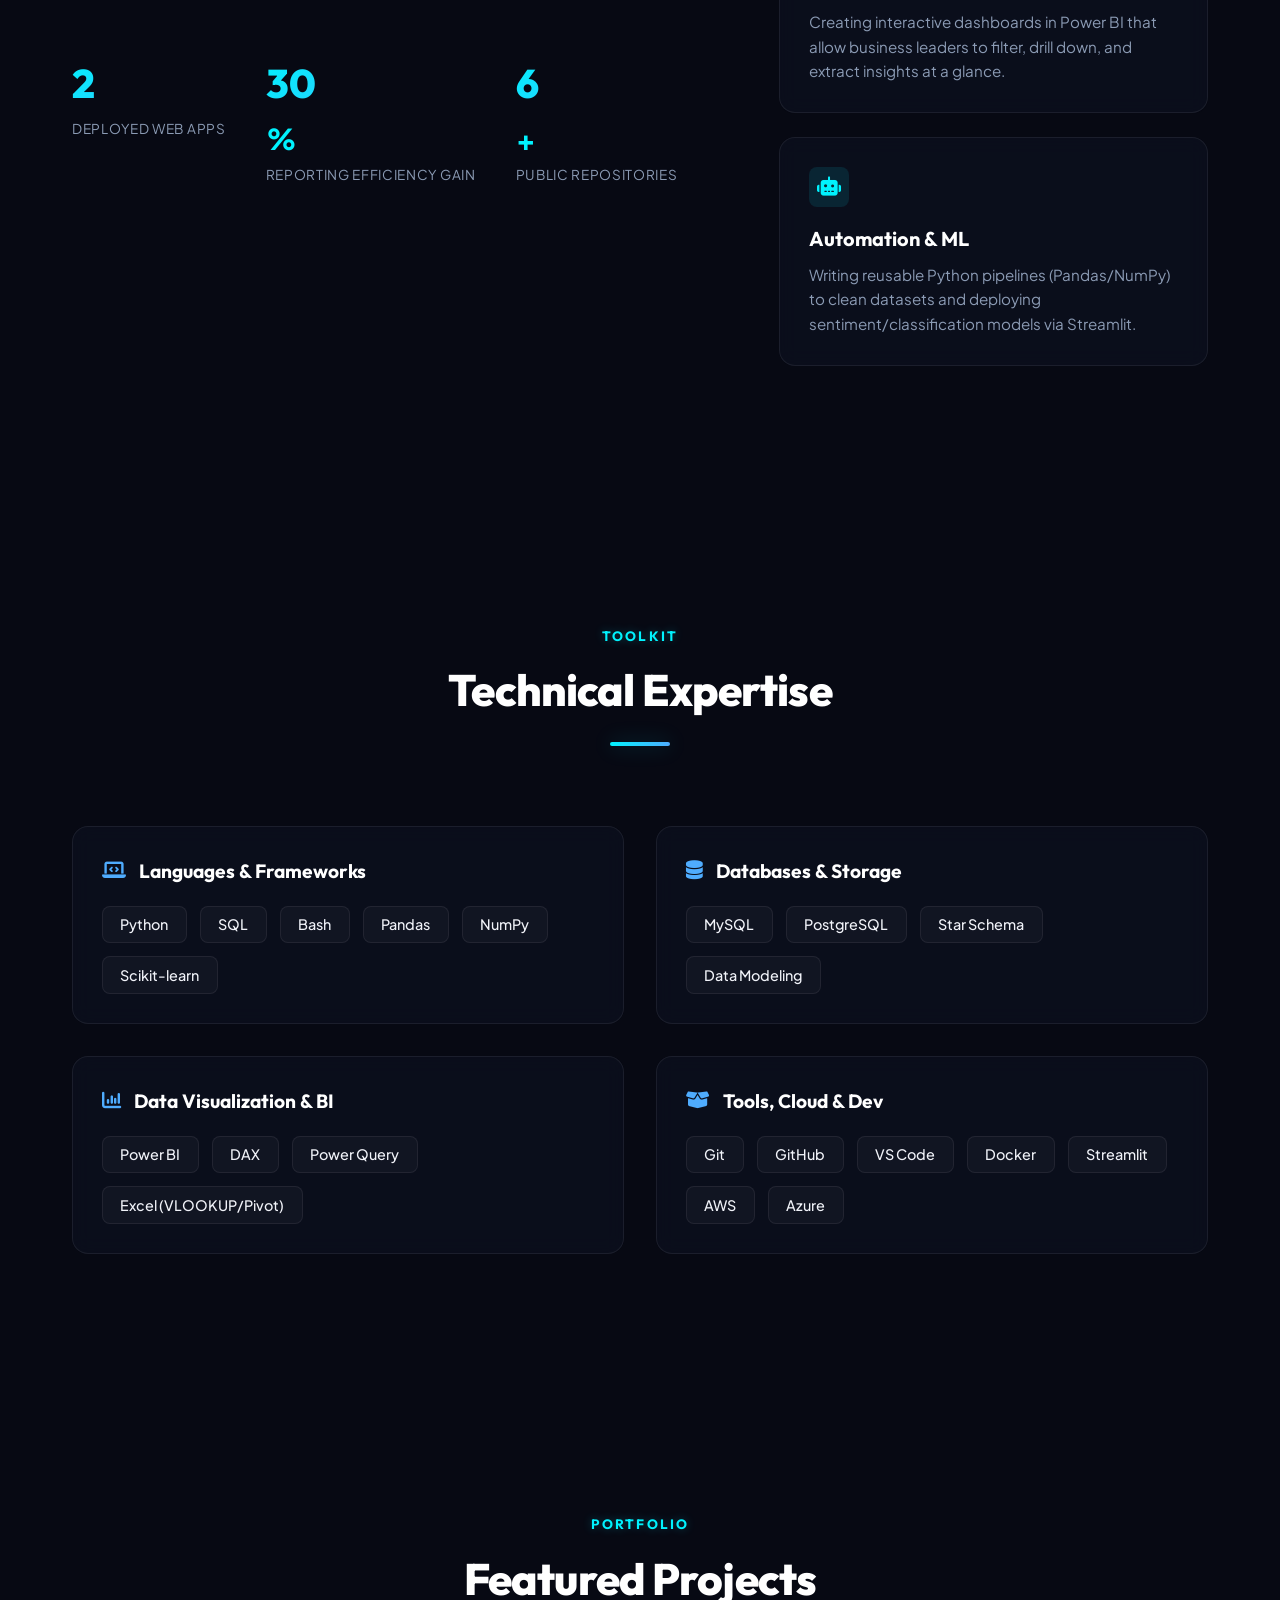
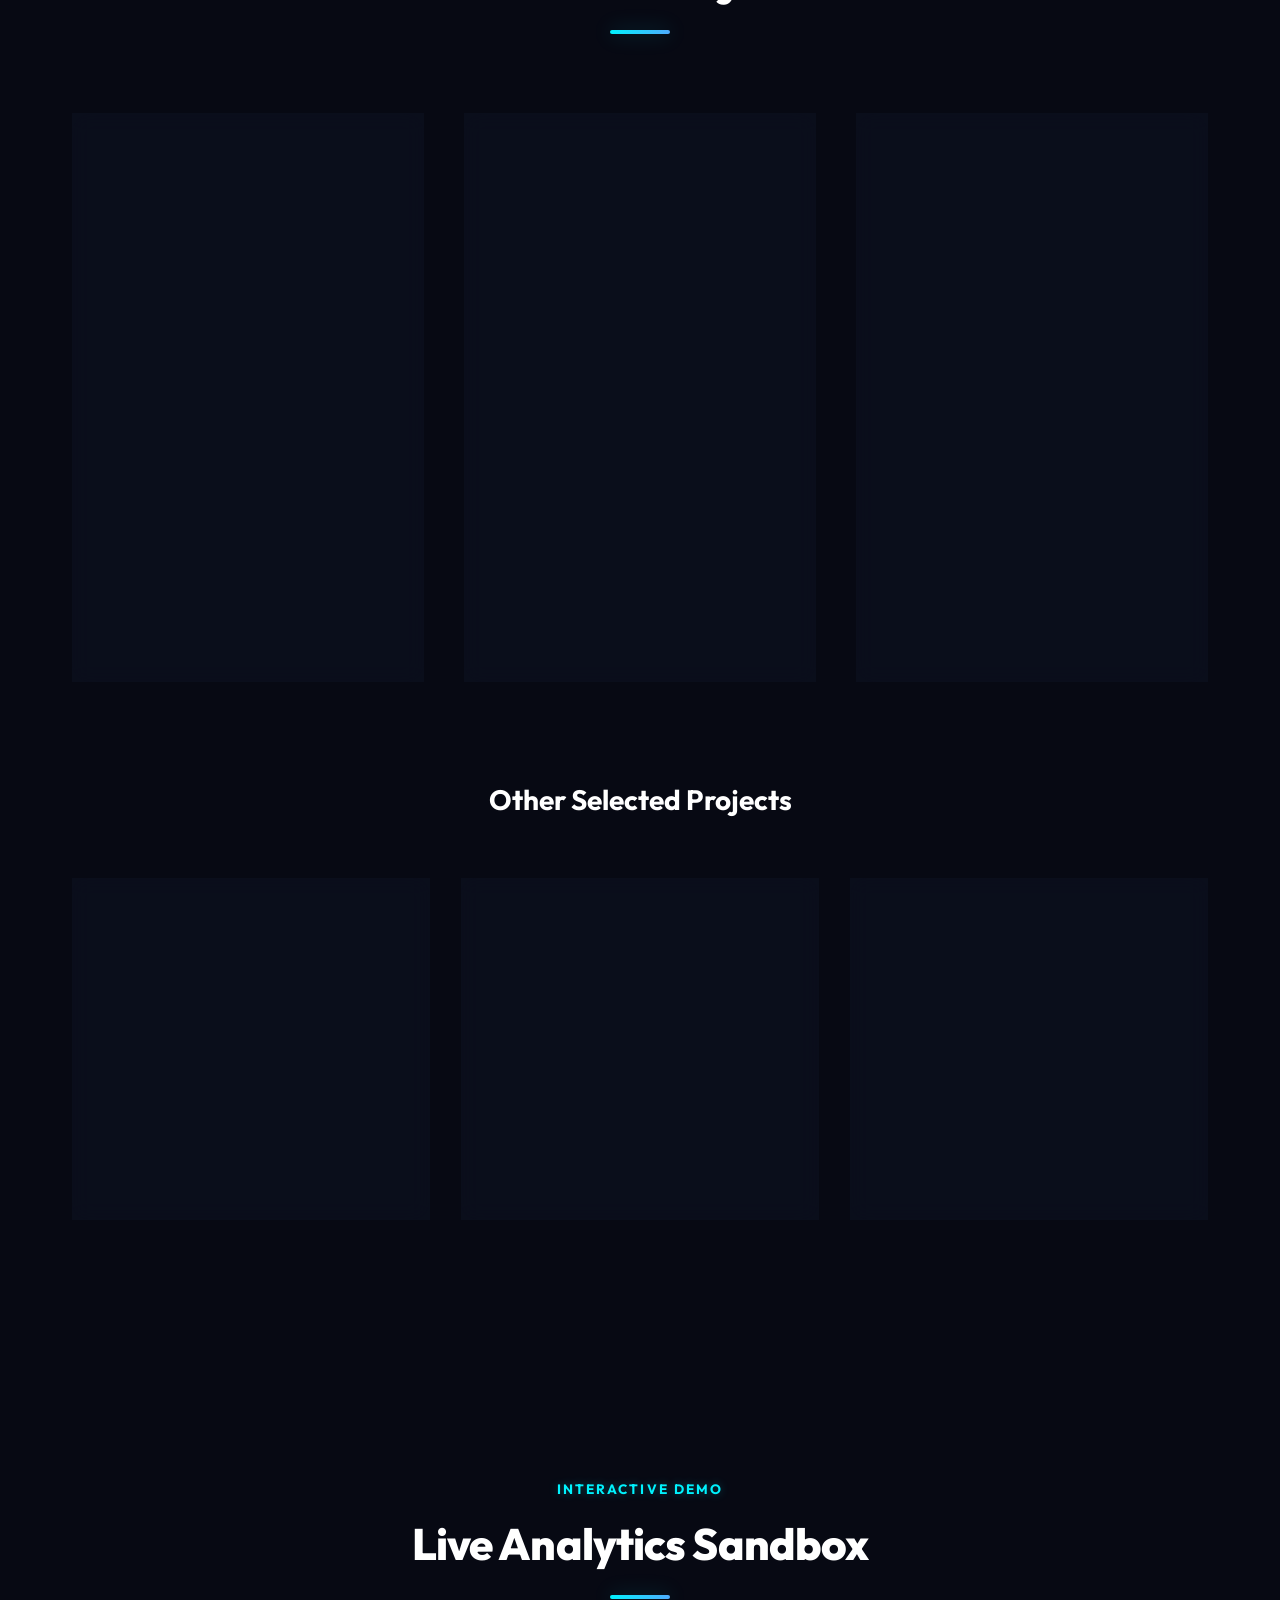
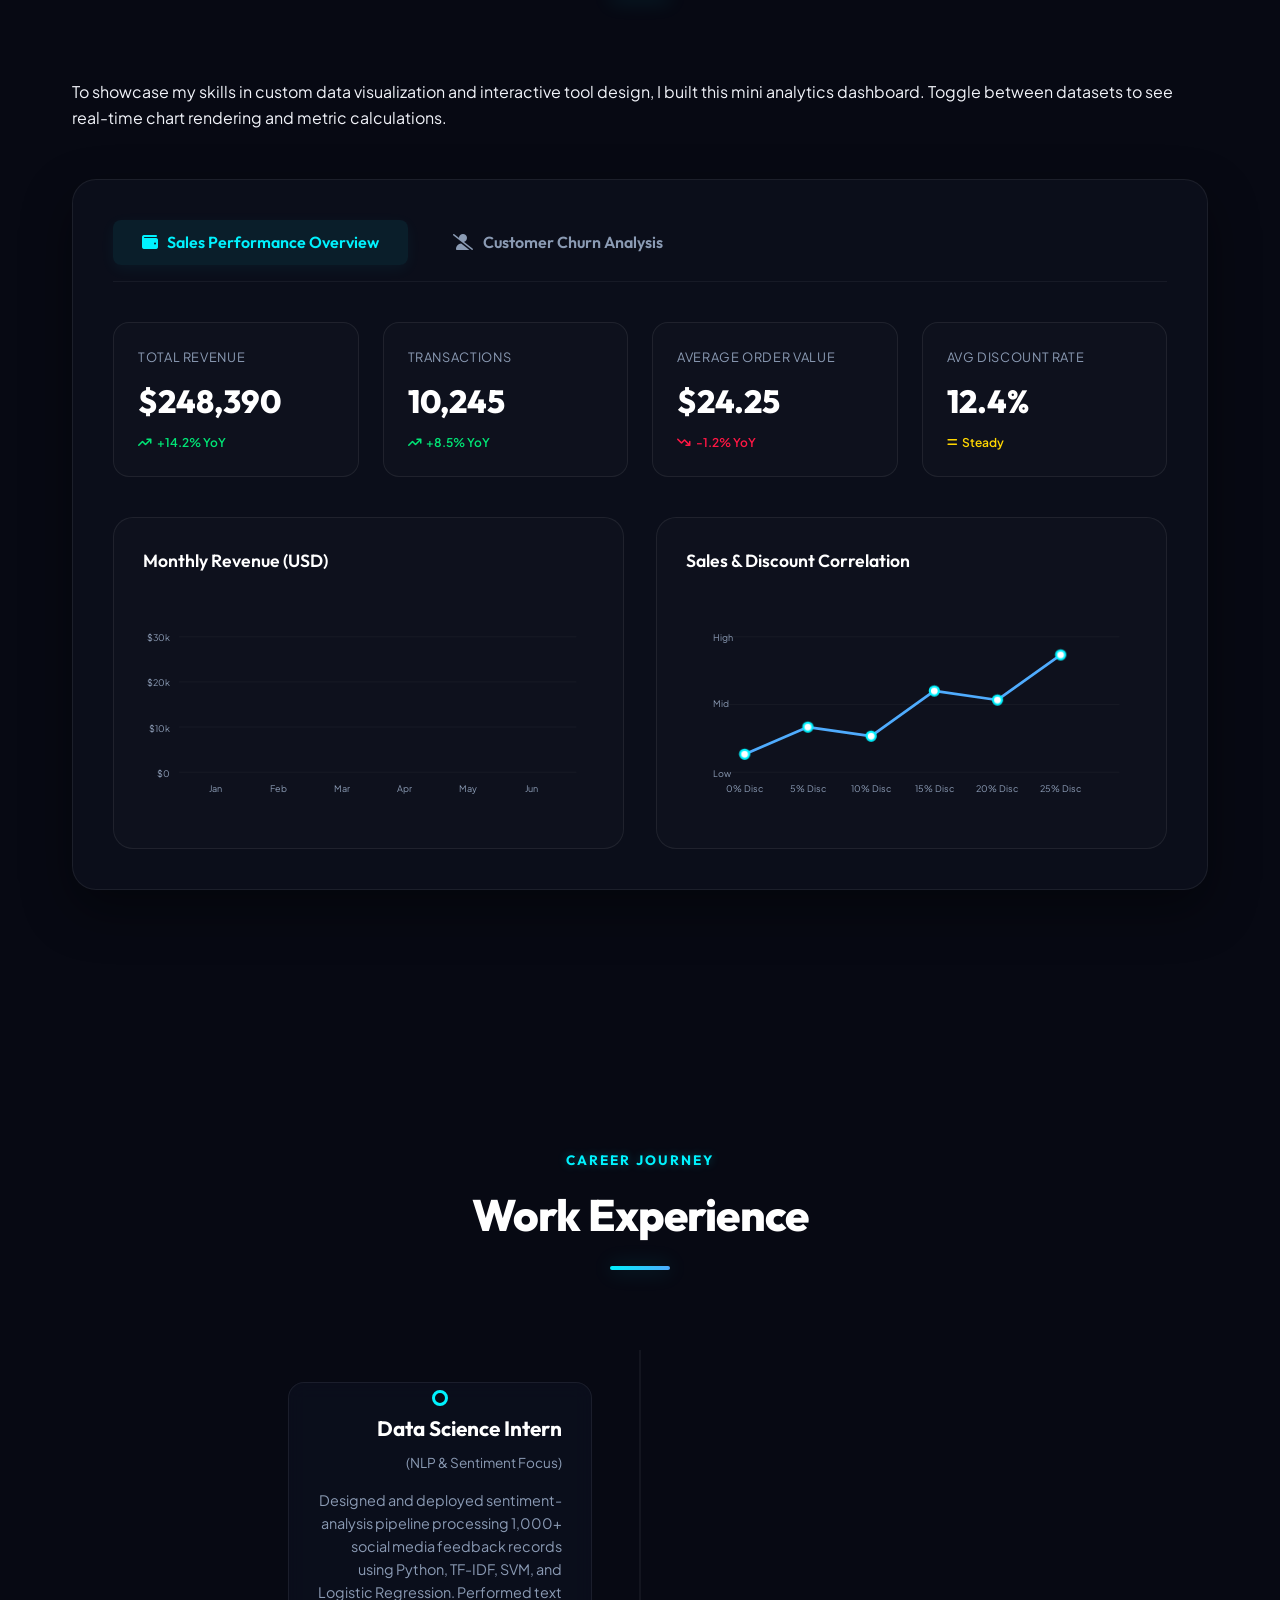
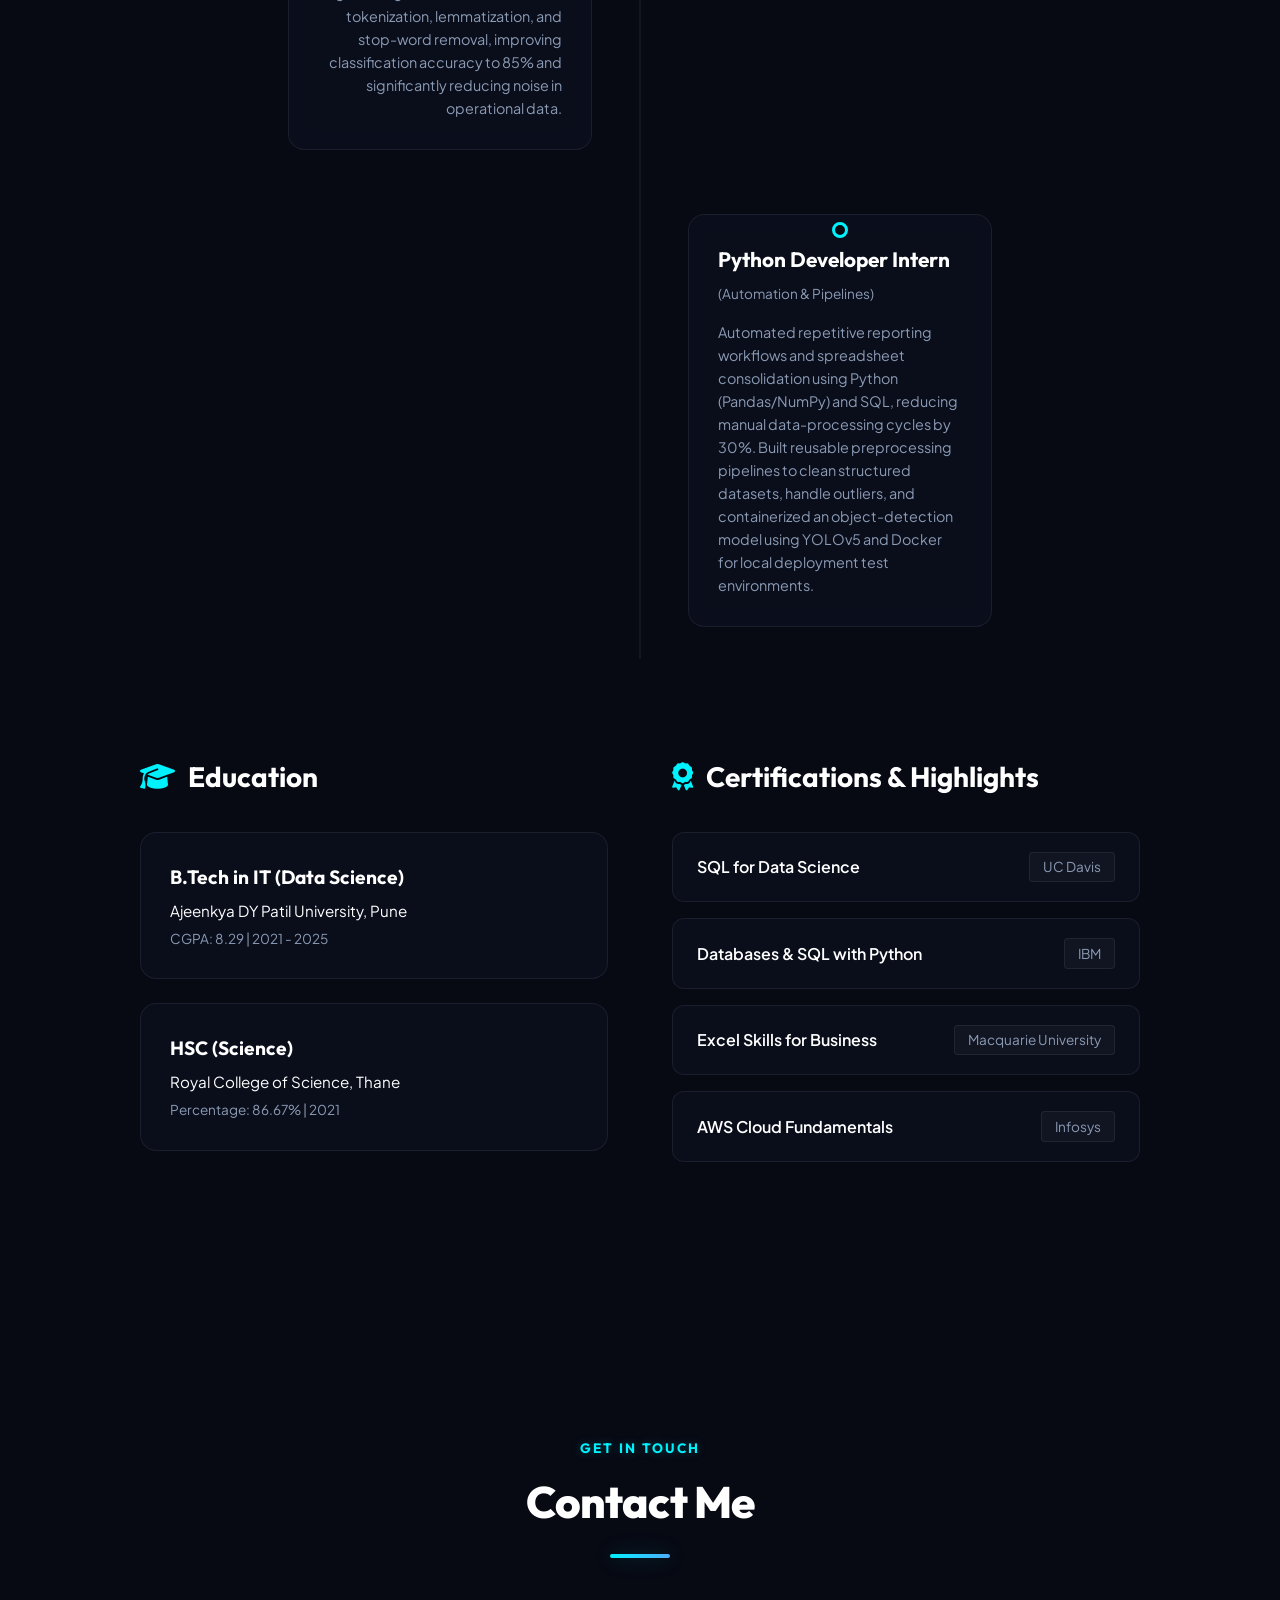
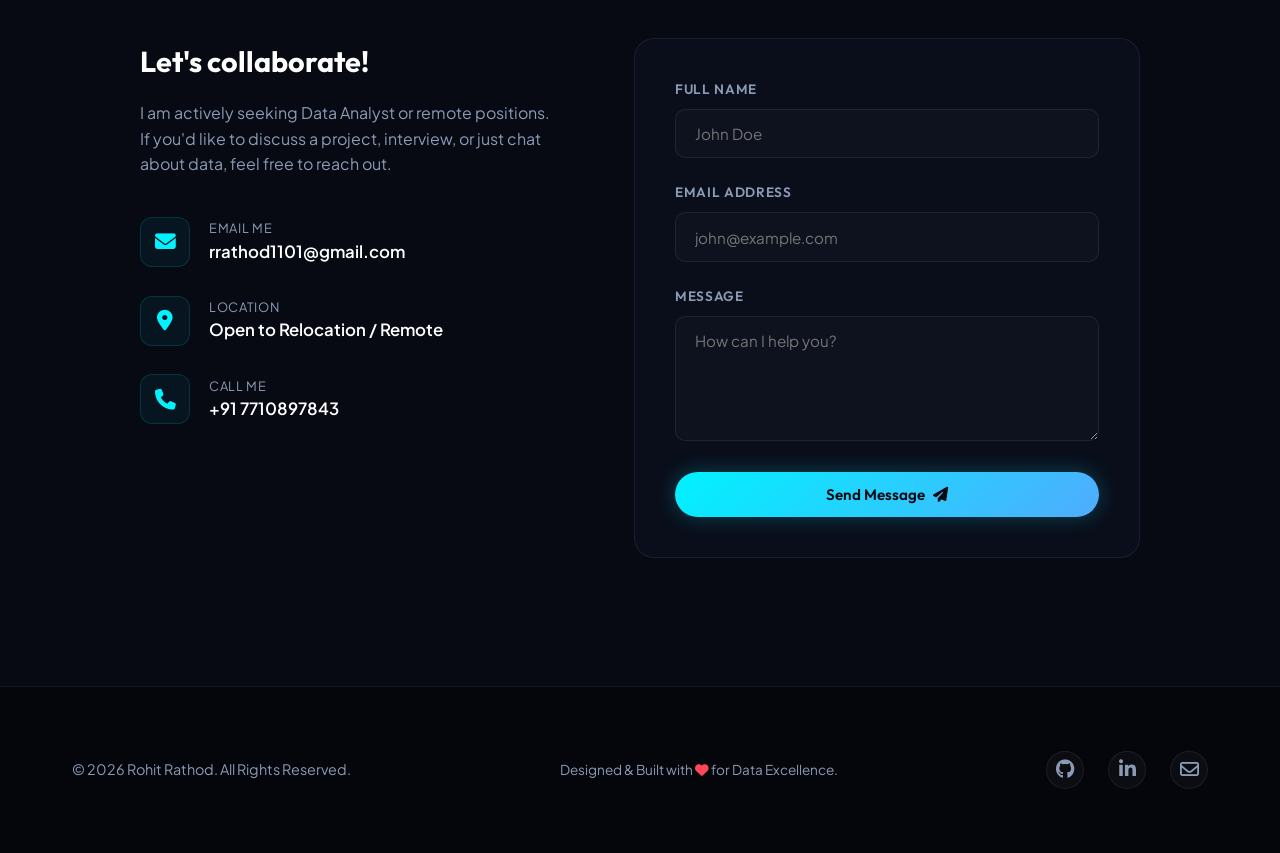
==== commit c1e262b9: "refactor: update header, remove CGPA from summaries, and enhance sandbox slider" ====
--- a/index.html
+++ b/index.html
@@ -3,8 +3,8 @@
 <head>
     <meta charset="UTF-8">
     <meta name="viewport" content="width=device-width, initial-scale=1.0">
-    <title>Rohit Rathod | Portfolio - Aspiring Data Analyst</title>
-    <meta name="description" content="Portfolio of Rohit Rathod, an Aspiring Data Analyst with expertise in SQL, Python, Power BI, and Machine Learning.">
+    <title>Rohit Rathod | Portfolio - Data Analyst</title>
+    <meta name="description" content="Portfolio of Rohit Rathod, a Data Analyst with expertise in SQL, Python, Power BI, and Machine Learning.">
     <!-- Google Fonts -->
     <link rel="preconnect" href="https://fonts.googleapis.com">
     <link rel="preconnect" href="https://fonts.gstatic.com" crossorigin>
@@ -21,9 +21,6 @@
     <!-- Header / Navigation -->
     <header>
         <div class="nav-container">
-            <a href="#" class="logo">
-                <span class="logo-accent">&lt;</span>Rohit<span class="logo-accent">.</span>Rathod<span class="logo-accent"> /&gt;</span>
-            </a>
             <nav class="nav-menu">
                 <a href="#about" class="nav-link">About</a>
                 <a href="#skills" class="nav-link">Skills</a>
@@ -56,7 +53,6 @@
     <section class="hero" id="home">
         <div class="hero-container">
             <div class="hero-content">
-                <div class="badge">Available for Junior Data Analyst Roles</div>
                 <h1 class="hero-title">
                     Hi, I'm <span class="highlight">Rohit Rathod</span>
                 </h1>
@@ -72,7 +68,7 @@
                 </div>
                 <div class="social-links">
                     <a href="https://github.com/Rohittt619" target="_blank" aria-label="GitHub"><i class="fa-brands fa-github"></i></a>
-                    <a href="https://linkedin.com/in/rohit-rathod-" target="_blank" aria-label="LinkedIn"><i class="fa-brands fa-linkedin-in"></i></a>
+                    <a href="https://www.linkedin.com/in/rohit-rathod-19442a228" target="_blank" aria-label="LinkedIn"><i class="fa-brands fa-linkedin-in"></i></a>
                     <a href="mailto:rrathod1101@gmail.com" aria-label="Email"><i class="fa-regular fa-envelope"></i></a>
                 </div>
             </div>
@@ -103,7 +99,7 @@
             <div class="about-grid">
                 <div class="about-text">
                     <p class="lead">
-                        I am a detail-oriented Data Science graduate with a CGPA of 8.29, combining solid theoretical knowledge with hands-on technical skills.
+                        I am a detail-oriented Data Science graduate combining solid theoretical knowledge with hands-on technical skills.
                     </p>
                     <p>
                         My journey in data science has taught me that data is only as good as the decisions it enables. Through my academic coursework, personal projects, and developer internships, I have focused on building end-to-end analytical solutions—from writing Python scripts that clean messy web data, to structuring relational tables in SQL databases, and designing intuitive dashboard layouts in Power BI that tell a clear business story.
@@ -113,8 +109,8 @@
                     </p>
                     <div class="about-stats">
                         <div class="stat-card">
-                            <span class="stat-number" data-target="8.29">0</span>
-                            <span class="stat-label">CGPA (B.Tech IT)</span>
+                            <span class="stat-number" data-target="2">0</span>
+                            <span class="stat-label">Deployed Web Apps</span>
                         </div>
                         <div class="stat-card">
                             <span class="stat-number" data-target="30">0</span><span class="stat-suffix">%</span>
@@ -156,14 +152,6 @@
                 <div class="section-underline"></div>
             </div>
             <div class="skills-grid">
-                <div class="skills-sphere-container">
-                    <h3>Interactive 3D Skills Sphere</h3>
-                    <p class="skills-sphere-subtext">Click and drag to rotate the sphere or hover to inspect specific skills.</p>
-                    <div class="canvas-wrapper">
-                        <!-- Canvas for 3D Tag Cloud -->
-                        <canvas id="skills-cloud-canvas" width="400" height="400"></canvas>
-                    </div>
-                </div>
                 <div class="skills-categories">
                     <div class="skills-category">
                         <h4 class="category-title"><i class="fa-solid fa-laptop-code"></i> Languages & Frameworks</h4>
@@ -448,16 +436,27 @@
                     
                     <!-- Churn View -->
                     <div class="dashboard-view" id="churn-view">
+                        <div class="sandbox-controls-row">
+                            <div class="slider-container">
+                                <span class="slider-label">Classification Decision Threshold: <strong id="threshold-val">0.50</strong></span>
+                                <input type="range" id="churn-threshold-slider" min="0.10" max="0.90" step="0.05" value="0.50" class="sandbox-slider">
+                            </div>
+                            <div class="slider-info">
+                                <i class="fa-solid fa-circle-info"></i>
+                                <span>Adjusting the ML threshold affects which customers are flagged as "At-Risk" of churning.</span>
+                            </div>
+                        </div>
+
                         <div class="kpi-row">
                             <div class="kpi-card-mini">
                                 <span class="kpi-title">Active Customers</span>
-                                <span class="kpi-value">12,450</span>
-                                <span class="kpi-indicator positive"><i class="fa-solid fa-arrow-trend-up"></i> +5.2% MoM</span>
+                                <span class="kpi-value" id="kpi-active-cust">12,450</span>
+                                <span class="kpi-indicator positive" id="kpi-active-indicator"><i class="fa-solid fa-arrow-trend-up"></i> +5.2% MoM</span>
                             </div>
                             <div class="kpi-card-mini text-warning-glow">
                                 <span class="kpi-title">Overall Churn Rate</span>
-                                <span class="kpi-value">18.2%</span>
-                                <span class="kpi-indicator negative"><i class="fa-solid fa-arrow-trend-up"></i> +1.4% Churn</span>
+                                <span class="kpi-value" id="kpi-churn-rate">18.2%</span>
+                                <span class="kpi-indicator negative" id="kpi-churn-indicator"><i class="fa-solid fa-arrow-trend-up"></i> +1.4% Churn</span>
                             </div>
                             <div class="kpi-card-mini">
                                 <span class="kpi-title">Model Churn ROC-AUC</span>
@@ -492,8 +491,8 @@
                                         <path d="M 40 170 C 120 170, 160 30, 220 30 C 280 30, 320 150, 480 170" fill="none" class="chart-curve anim-path"></path>
                                         
                                         <!-- Threshold line -->
-                                        <line x1="320" y1="20" x2="320" y2="170" stroke="#ff4757" stroke-dasharray="4" stroke-width="2"></line>
-                                        <text x="330" y="35" fill="#ff4757" font-size="10px" font-weight="600">Churn Threshold (0.5)</text>
+                                        <line id="threshold-line" x1="260" y1="20" x2="260" y2="170" stroke="#ff4757" stroke-dasharray="4" stroke-width="2"></line>
+                                        <text id="threshold-text" x="270" y="35" fill="#ff4757" font-size="10px" font-weight="600">Threshold (0.50)</text>
                                         
                                         <!-- X Axis Labels -->
                                         <text x="60" y="192" class="chart-text text-center">0.0 (Safe)</text>
@@ -564,7 +563,7 @@
                     <div class="timeline-dot"></div>
                     <div class="timeline-content">
                         <h3>Data Science Intern</h3>
-                        <span class="timeline-company">Pune, Maharashtra (NLP & Sentiment Focus)</span>
+                        <span class="timeline-company">(NLP & Sentiment Focus)</span>
                         <p class="timeline-desc">
                             Designed and deployed sentiment-analysis pipeline processing 1,000+ social media feedback records using Python, TF-IDF, SVM, and Logistic Regression. Performed text tokenization, lemmatization, and stop-word removal, improving classification accuracy to 85% and significantly reducing noise in operational data.
                         </p>
@@ -576,7 +575,7 @@
                     <div class="timeline-dot"></div>
                     <div class="timeline-content">
                         <h3>Python Developer Intern</h3>
-                        <span class="timeline-company">Pune, Maharashtra (Automation & Pipelines)</span>
+                        <span class="timeline-company">(Automation & Pipelines)</span>
                         <p class="timeline-desc">
                             Automated repetitive reporting workflows and spreadsheet consolidation using Python (Pandas/NumPy) and SQL, reducing manual data-processing cycles by 30%. Built reusable preprocessing pipelines to clean structured datasets, handle outliers, and containerized an object-detection model using YOLOv5 and Docker for local deployment test environments.
                         </p>
@@ -604,15 +603,15 @@
                     <ul class="cert-list">
                         <li>
                             <span class="cert-title">SQL for Data Science</span>
-                            <span class="cert-issuer">UC Davis (Coursera)</span>
+                            <span class="cert-issuer">UC Davis</span>
                         </li>
                         <li>
                             <span class="cert-title">Databases & SQL with Python</span>
-                            <span class="cert-issuer">IBM (Coursera)</span>
+                            <span class="cert-issuer">IBM</span>
                         </li>
                         <li>
                             <span class="cert-title">Excel Skills for Business</span>
-                            <span class="cert-issuer">Macquarie University (Coursera)</span>
+                            <span class="cert-issuer">Macquarie University</span>
                         </li>
                         <li>
                             <span class="cert-title">AWS Cloud Fundamentals</span>
@@ -636,7 +635,7 @@
             <div class="contact-grid">
                 <div class="contact-info">
                     <h3>Let's collaborate!</h3>
-                    <p>I am actively seeking Junior Data Analyst roles in Pune, Mumbai, or remote positions. If you'd like to discuss a project, interview, or just chat about data, feel free to reach out.</p>
+                    <p>I am actively seeking Data Analyst or remote positions. If you'd like to discuss a project, interview, or just chat about data, feel free to reach out.</p>
                     
                     <div class="contact-details">
                         <div class="contact-detail-item">
@@ -647,17 +646,17 @@
                             </div>
                         </div>
                         <div class="contact-detail-item">
+                            <div class="icon-box"><i class="fa-solid fa-location-dot"></i></div>
+                            <div>
+                                <span>Location</span>
+                                <p>Open to Relocation / Remote</p>
+                            </div>
+                        </div>
+                        <div class="contact-detail-item">
                             <div class="icon-box"><i class="fa-solid fa-phone"></i></div>
                             <div>
                                 <span>Call Me</span>
                                 <a href="tel:+917710897843">+91 7710897843</a>
-                            </div>
-                        </div>
-                        <div class="contact-detail-item">
-                            <div class="icon-box"><i class="fa-solid fa-location-dot"></i></div>
-                            <div>
-                                <span>Location</span>
-                                <p>Pune & Mumbai, Maharashtra, India</p>
                             </div>
                         </div>
                     </div>
@@ -691,7 +690,7 @@
             <p class="footer-design">Designed & Built with <i class="fa-solid fa-heart" style="color: #ff4757;"></i> for Data Excellence.</p>
             <div class="social-links footer-socials">
                 <a href="https://github.com/Rohittt619" target="_blank"><i class="fa-brands fa-github"></i></a>
-                <a href="https://linkedin.com/in/rohit-rathod-" target="_blank"><i class="fa-brands fa-linkedin-in"></i></a>
+                <a href="https://www.linkedin.com/in/rohit-rathod-19442a228" target="_blank"><i class="fa-brands fa-linkedin-in"></i></a>
                 <a href="mailto:rrathod1101@gmail.com"><i class="fa-regular fa-envelope"></i></a>
             </div>
         </div>
--- a/style.css
+++ b/style.css
@@ -648,50 +648,16 @@
 
 /* Skills Section & 3D Rotating Sphere */
 .skills-grid {
+    display: flex;
+    justify-content: center;
+    width: 100%;
+}
+
+.skills-categories {
     display: grid;
-    grid-template-columns: 1fr 1fr;
-    gap: 4rem;
-    align-items: center;
-}
-
-.skills-sphere-container {
-    display: flex;
-    flex-direction: column;
-    align-items: center;
-    text-align: center;
-}
-
-.skills-sphere-container h3 {
-    font-size: 1.5rem;
-    margin-bottom: 0.5rem;
-}
-
-.skills-sphere-subtext {
-    font-size: 0.9rem;
-    color: var(--text-muted);
-    margin-bottom: 2rem;
-}
-
-.canvas-wrapper {
-    position: relative;
-    width: 400px;
-    height: 400px;
-}
-
-#skills-cloud-canvas {
+    grid-template-columns: repeat(2, 1fr);
+    gap: 2rem;
     width: 100%;
-    height: 100%;
-    cursor: grab;
-}
-
-#skills-cloud-canvas:active {
-    cursor: grabbing;
-}
-
-.skills-categories {
-    display: flex;
-    flex-direction: column;
-    gap: 2rem;
 }
 
 .skills-category {
@@ -1503,6 +1469,84 @@
     /* Define gradient fallback since it's referenced in CSS */
 }
 
+/* Sandbox Slider Styles */
+.sandbox-controls-row {
+    background: rgba(13, 17, 33, 0.4);
+    border: 1px solid var(--border);
+    backdrop-filter: blur(10px);
+    border-radius: 12px;
+    padding: 1.2rem 1.5rem;
+    margin-bottom: 2rem;
+    display: flex;
+    justify-content: space-between;
+    align-items: center;
+    gap: 2rem;
+}
+
+.slider-container {
+    flex: 1.2;
+    display: flex;
+    flex-direction: column;
+    gap: 0.6rem;
+}
+
+.slider-label {
+    font-family: 'Outfit', sans-serif;
+    font-size: 0.95rem;
+    color: var(--text-main);
+}
+
+.slider-label strong {
+    color: var(--primary);
+    text-shadow: var(--glow-primary);
+}
+
+.sandbox-slider {
+    -webkit-appearance: none;
+    width: 100%;
+    height: 6px;
+    border-radius: 3px;
+    background: #151c38;
+    outline: none;
+    transition: var(--transition-fast);
+}
+
+.sandbox-slider::-webkit-slider-thumb {
+    -webkit-appearance: none;
+    appearance: none;
+    width: 18px;
+    height: 18px;
+    border-radius: 50%;
+    background: var(--primary);
+    cursor: pointer;
+    box-shadow: var(--glow-primary);
+    transition: var(--transition-fast);
+}
+
+.sandbox-slider::-webkit-slider-thumb:hover {
+    transform: scale(1.25);
+    background: #fff;
+}
+
+.slider-info {
+    flex: 0.8;
+    display: flex;
+    align-items: center;
+    gap: 0.8rem;
+    color: var(--text-muted);
+    font-size: 0.85rem;
+    background: rgba(0, 242, 254, 0.02);
+    border: 1px solid rgba(0, 242, 254, 0.08);
+    padding: 0.8rem 1rem;
+    border-radius: 8px;
+}
+
+.slider-info i {
+    color: var(--primary);
+    font-size: 1.1rem;
+    filter: drop-shadow(var(--glow-primary));
+}
+
 /* Responsive Styles */
 @media (max-width: 1024px) {
     .hero-container {
@@ -1590,8 +1634,13 @@
         grid-template-columns: 1fr;
     }
     
-    .canvas-wrapper {
-        width: 300px;
-        height: 300px;
-    }
-}
+    .skills-categories {
+        grid-template-columns: 1fr;
+    }
+
+    .sandbox-controls-row {
+        flex-direction: column;
+        align-items: stretch;
+        gap: 1.2rem;
+    }
+}
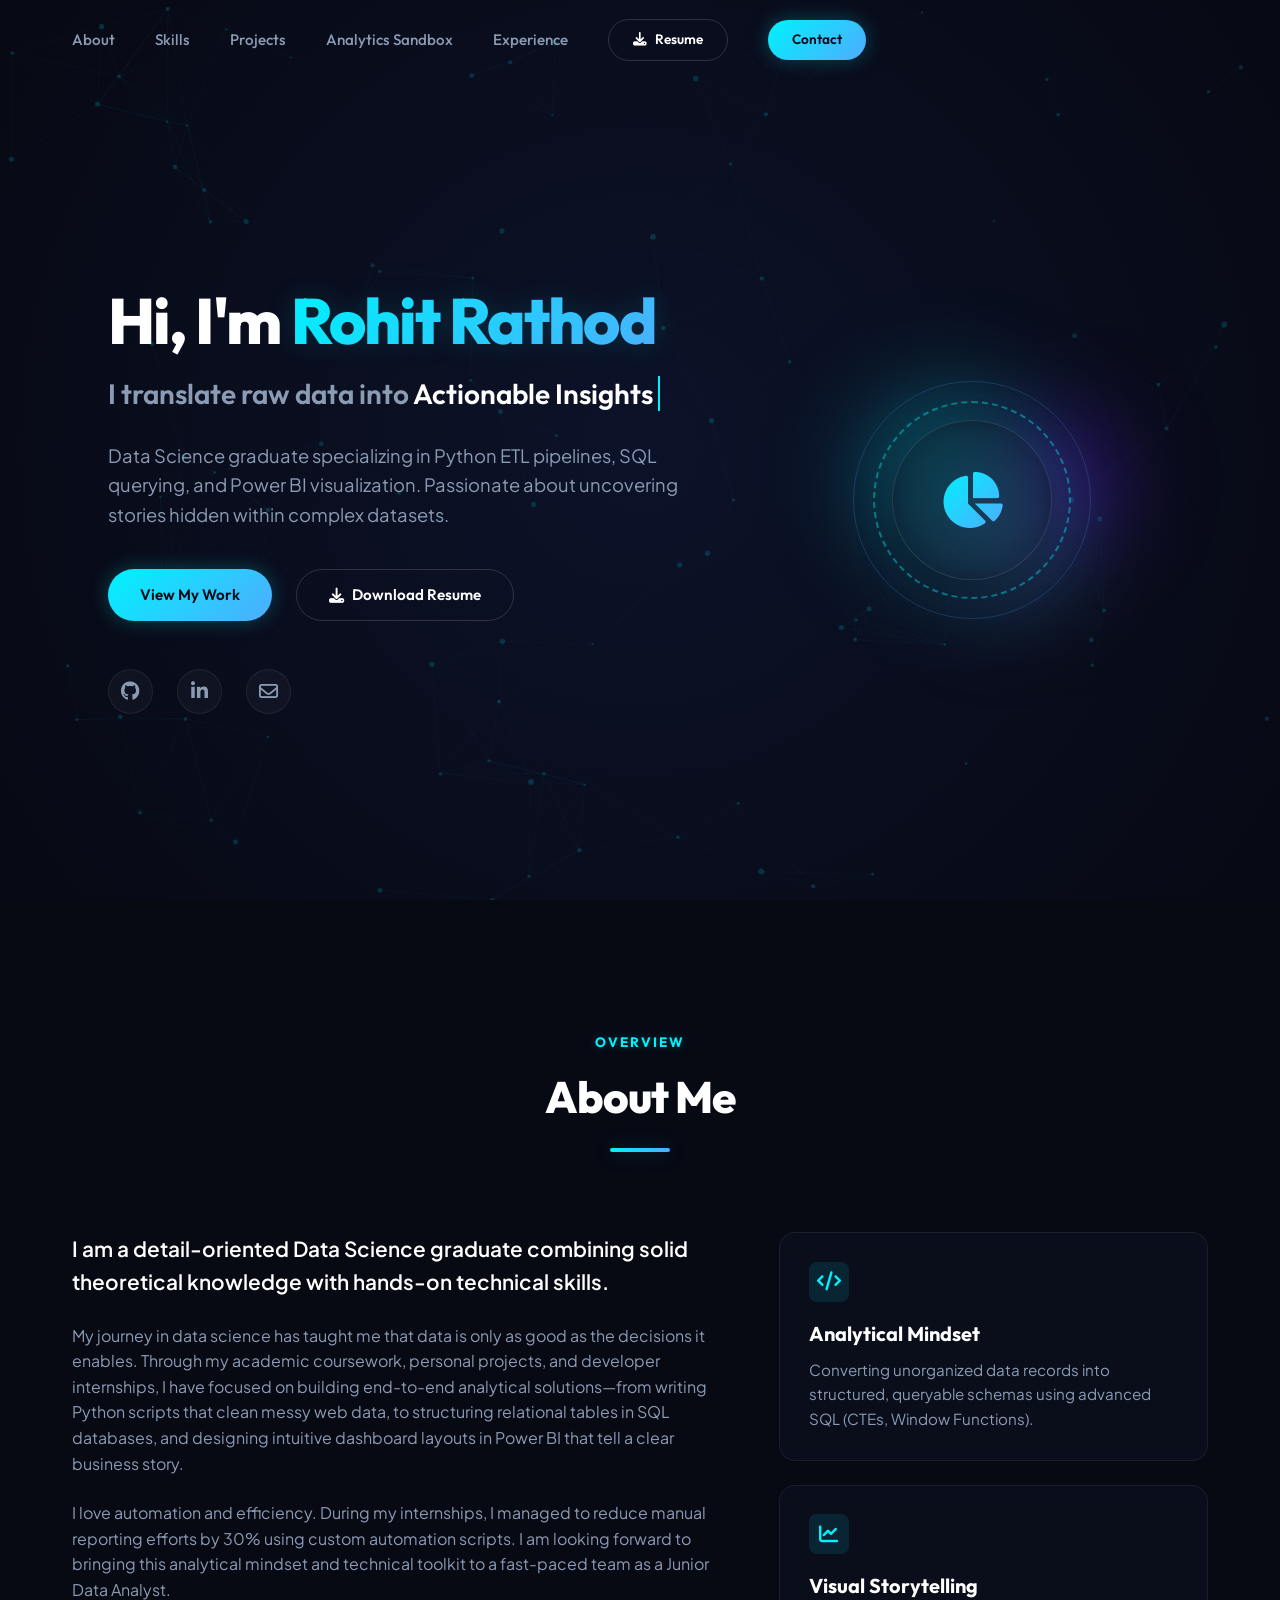
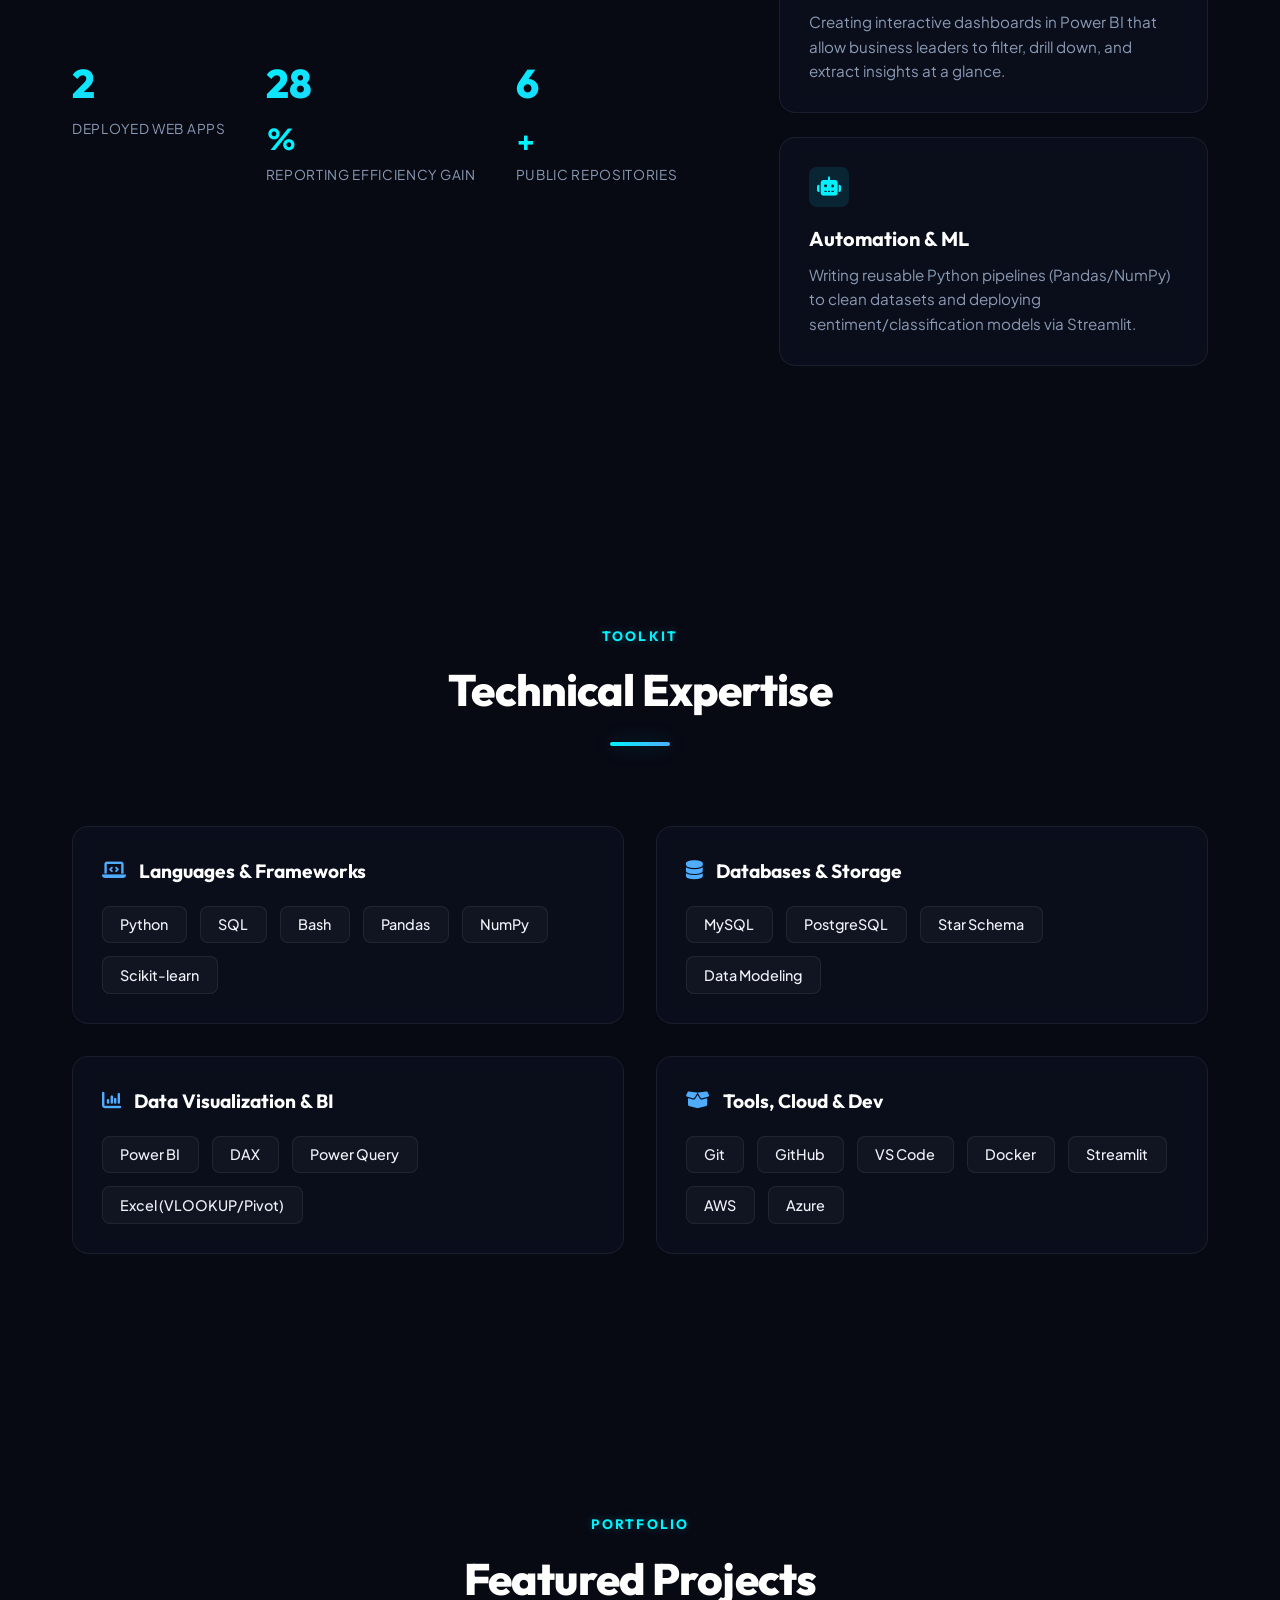
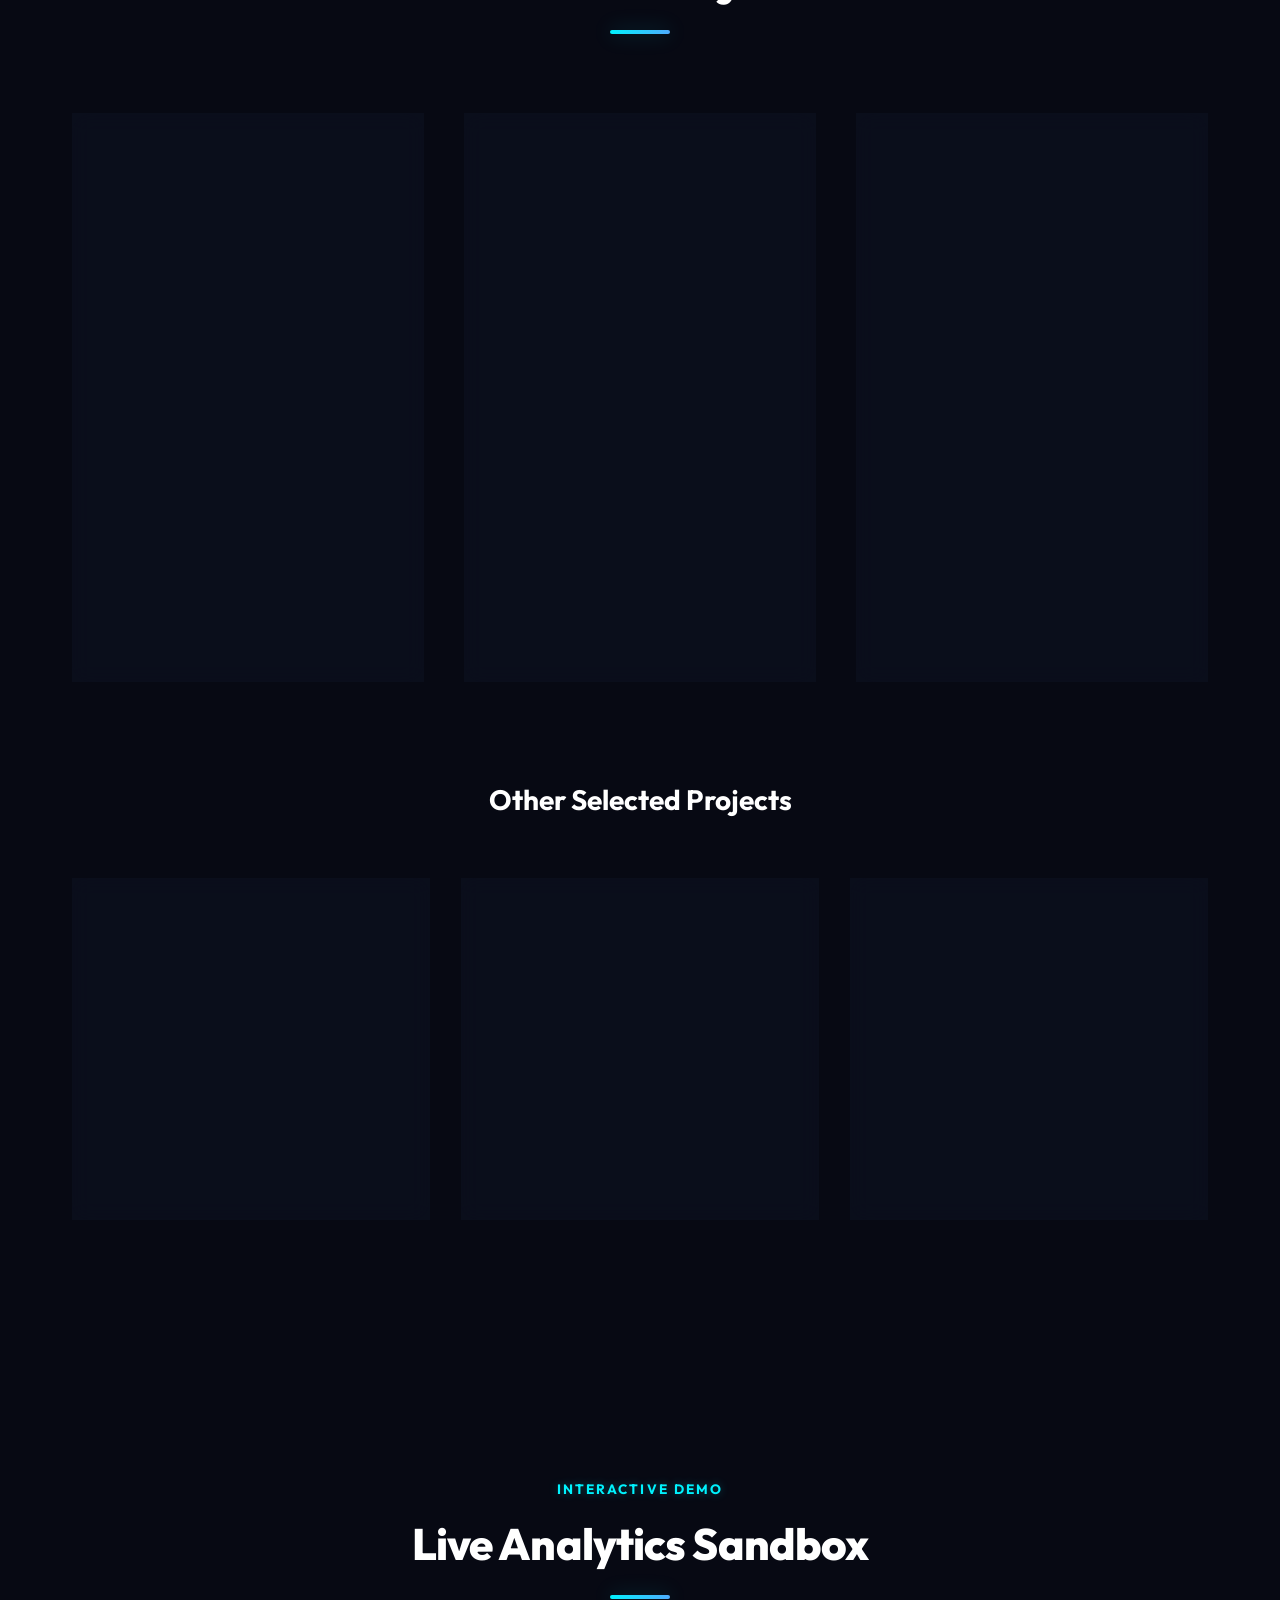
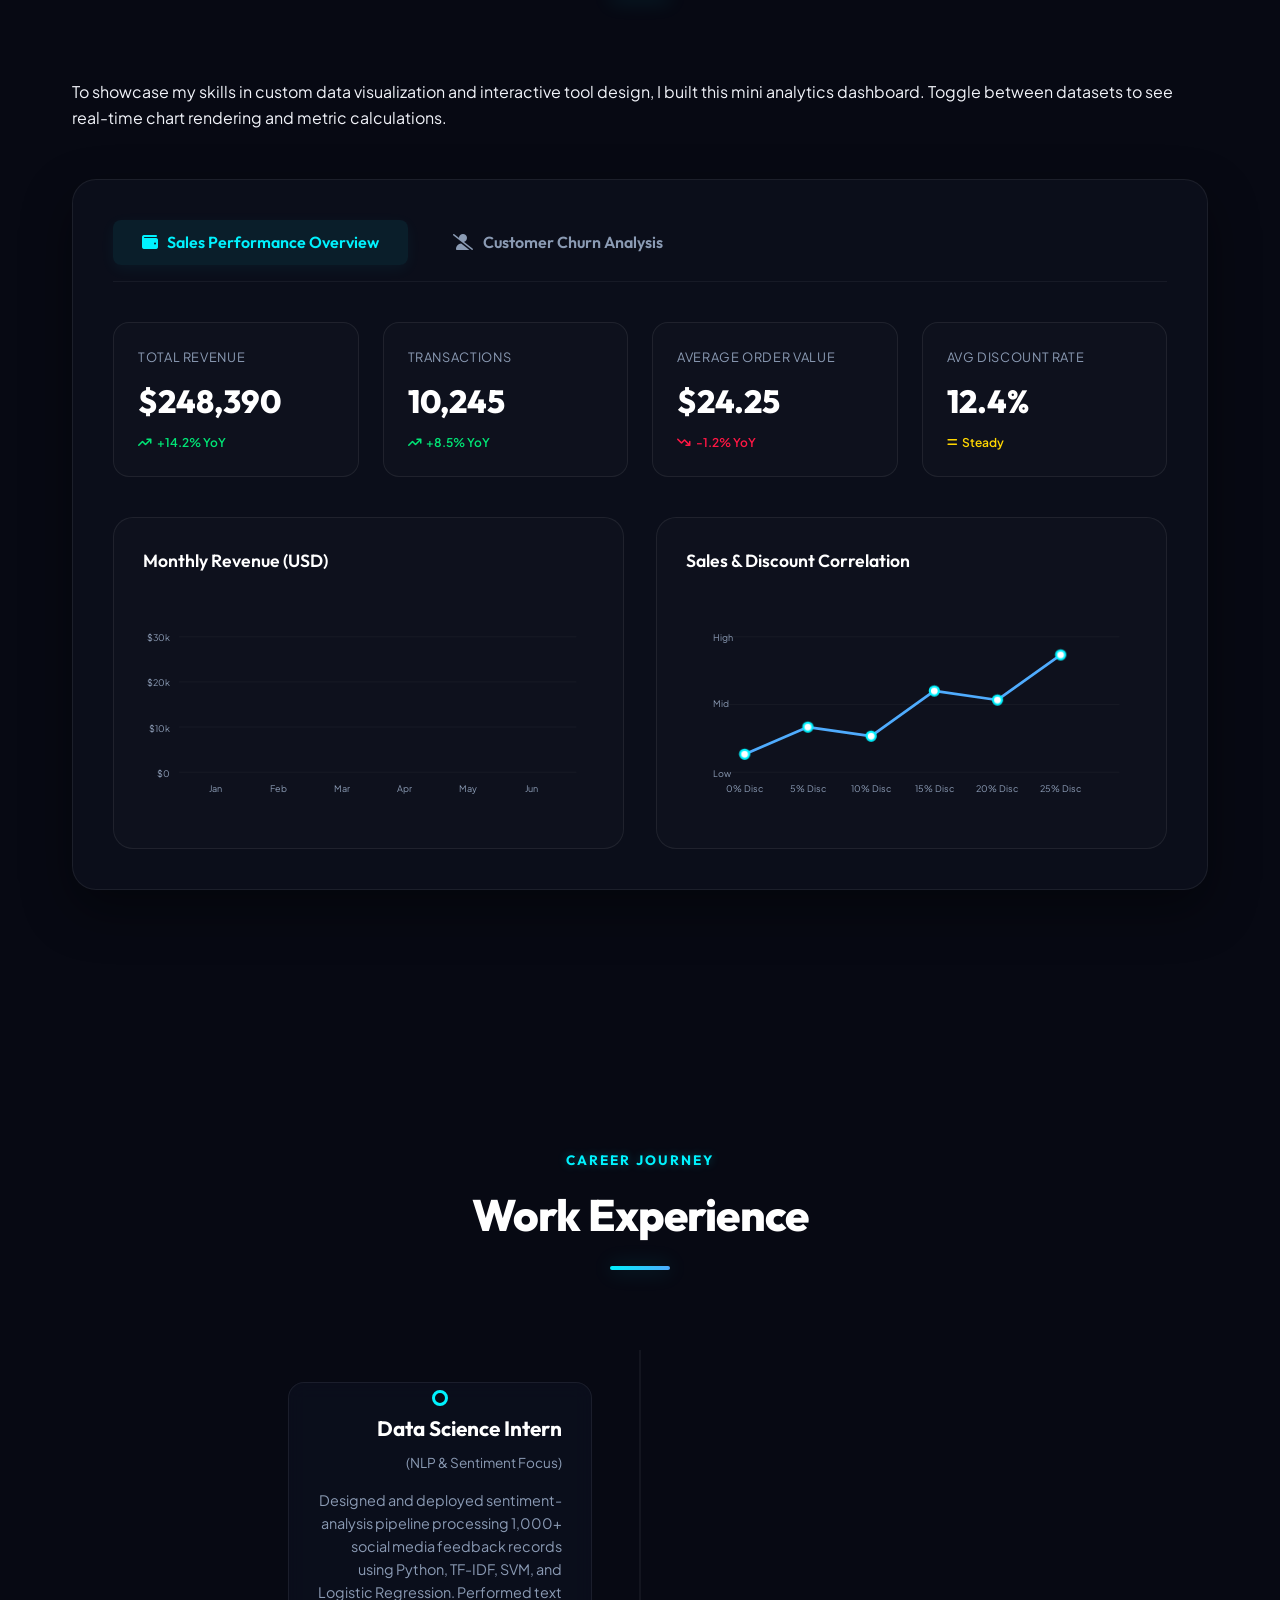
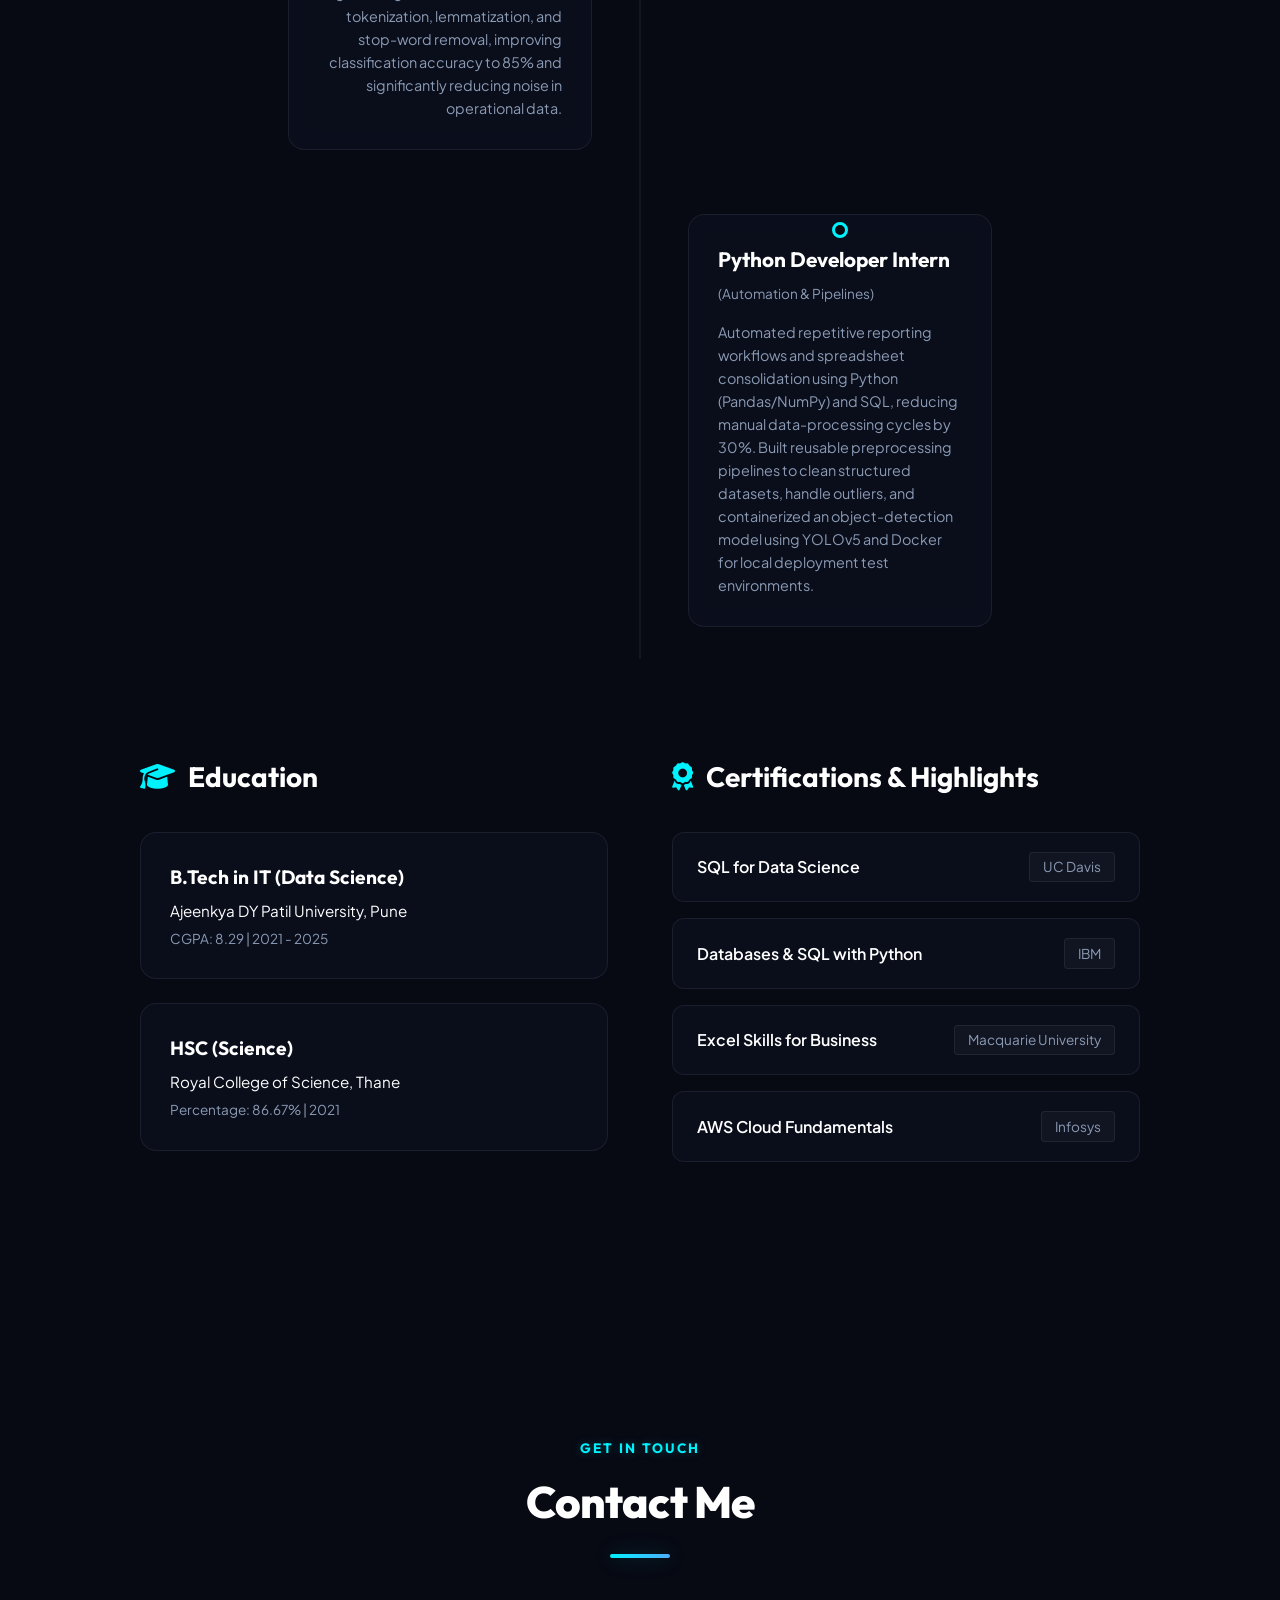
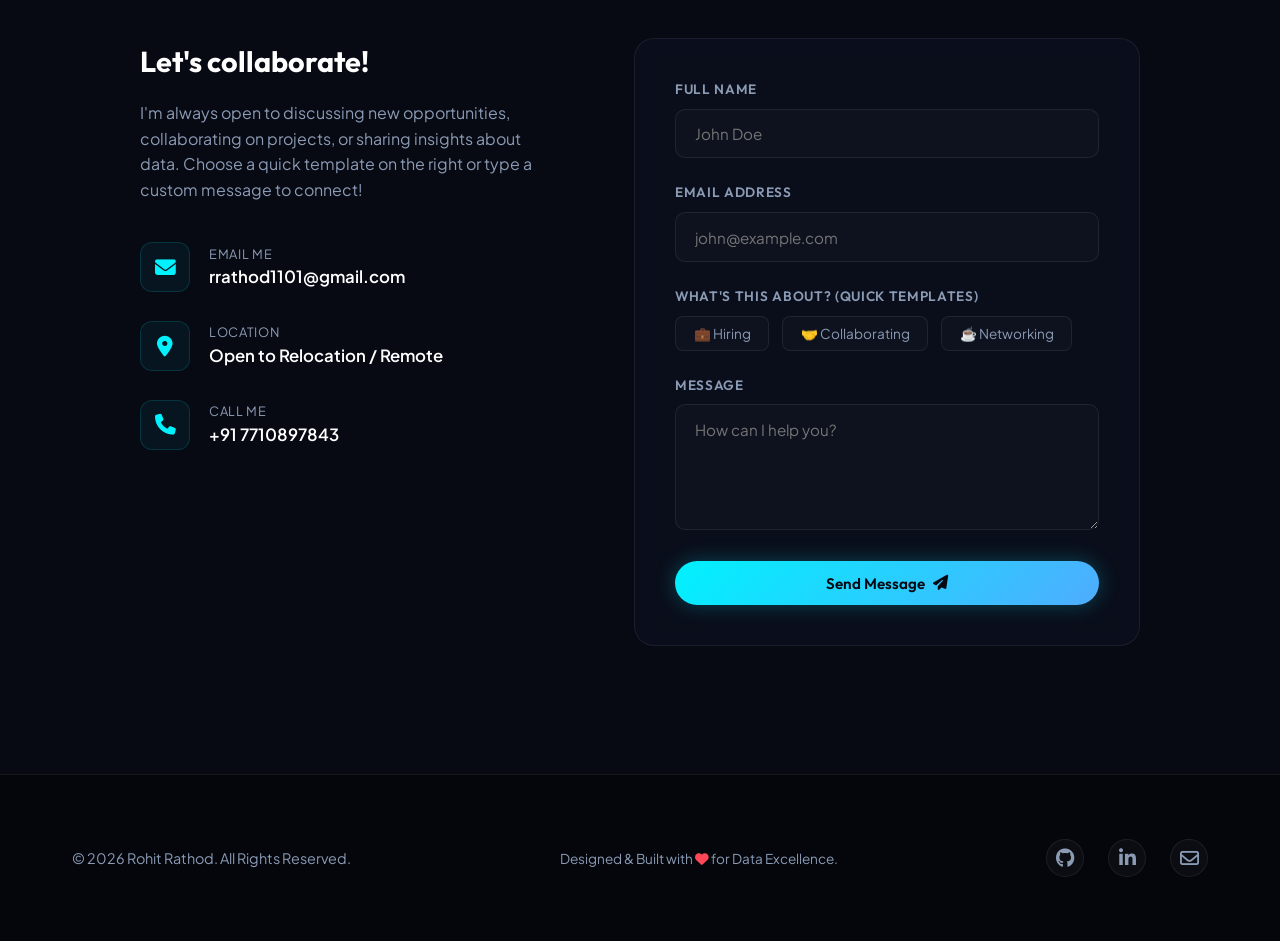
==== commit 93d61510: "feat: add interactive quick contact templates to contact section" ====
--- a/index.html
+++ b/index.html
@@ -635,7 +635,7 @@
             <div class="contact-grid">
                 <div class="contact-info">
                     <h3>Let's collaborate!</h3>
-                    <p>I am actively seeking Data Analyst or remote positions. If you'd like to discuss a project, interview, or just chat about data, feel free to reach out.</p>
+                    <p>I'm always open to discussing new opportunities, collaborating on projects, or sharing insights about data. Choose a quick template on the right or type a custom message to connect!</p>
                     
                     <div class="contact-details">
                         <div class="contact-detail-item">
@@ -671,6 +671,14 @@
                         <div class="form-group">
                             <label for="email">Email Address</label>
                             <input type="email" id="email" required placeholder="john@example.com">
+                        </div>
+                        <div class="form-group">
+                            <label>What's this about? (Quick templates)</label>
+                            <div class="template-btns">
+                                <button type="button" class="template-btn" data-template="hiring">💼 Hiring</button>
+                                <button type="button" class="template-btn" data-template="collab">🤝 Collaborating</button>
+                                <button type="button" class="template-btn" data-template="network">☕ Networking</button>
+                            </div>
                         </div>
                         <div class="form-group">
                             <label for="message">Message</label>
--- a/style.css
+++ b/style.css
@@ -1547,6 +1547,39 @@
     filter: drop-shadow(var(--glow-primary));
 }
 
+/* Contact Template Buttons */
+.template-btns {
+    display: flex;
+    gap: 0.8rem;
+    margin-bottom: 0.5rem;
+    flex-wrap: wrap;
+}
+
+.template-btn {
+    background: rgba(255, 255, 255, 0.02);
+    border: 1px solid var(--border);
+    color: var(--text-muted);
+    padding: 0.5rem 1.1rem;
+    border-radius: 8px;
+    font-family: inherit;
+    font-size: 0.85rem;
+    cursor: pointer;
+    transition: var(--transition-fast);
+}
+
+.template-btn:hover {
+    background: rgba(0, 242, 254, 0.05);
+    border-color: var(--primary);
+    color: #fff;
+}
+
+.template-btn.active {
+    background: linear-gradient(135deg, rgba(0, 242, 254, 0.15) 0%, rgba(79, 172, 254, 0.15) 100%);
+    border-color: var(--primary);
+    color: var(--primary);
+    box-shadow: var(--glow-primary);
+}
+
 /* Responsive Styles */
 @media (max-width: 1024px) {
     .hero-container {
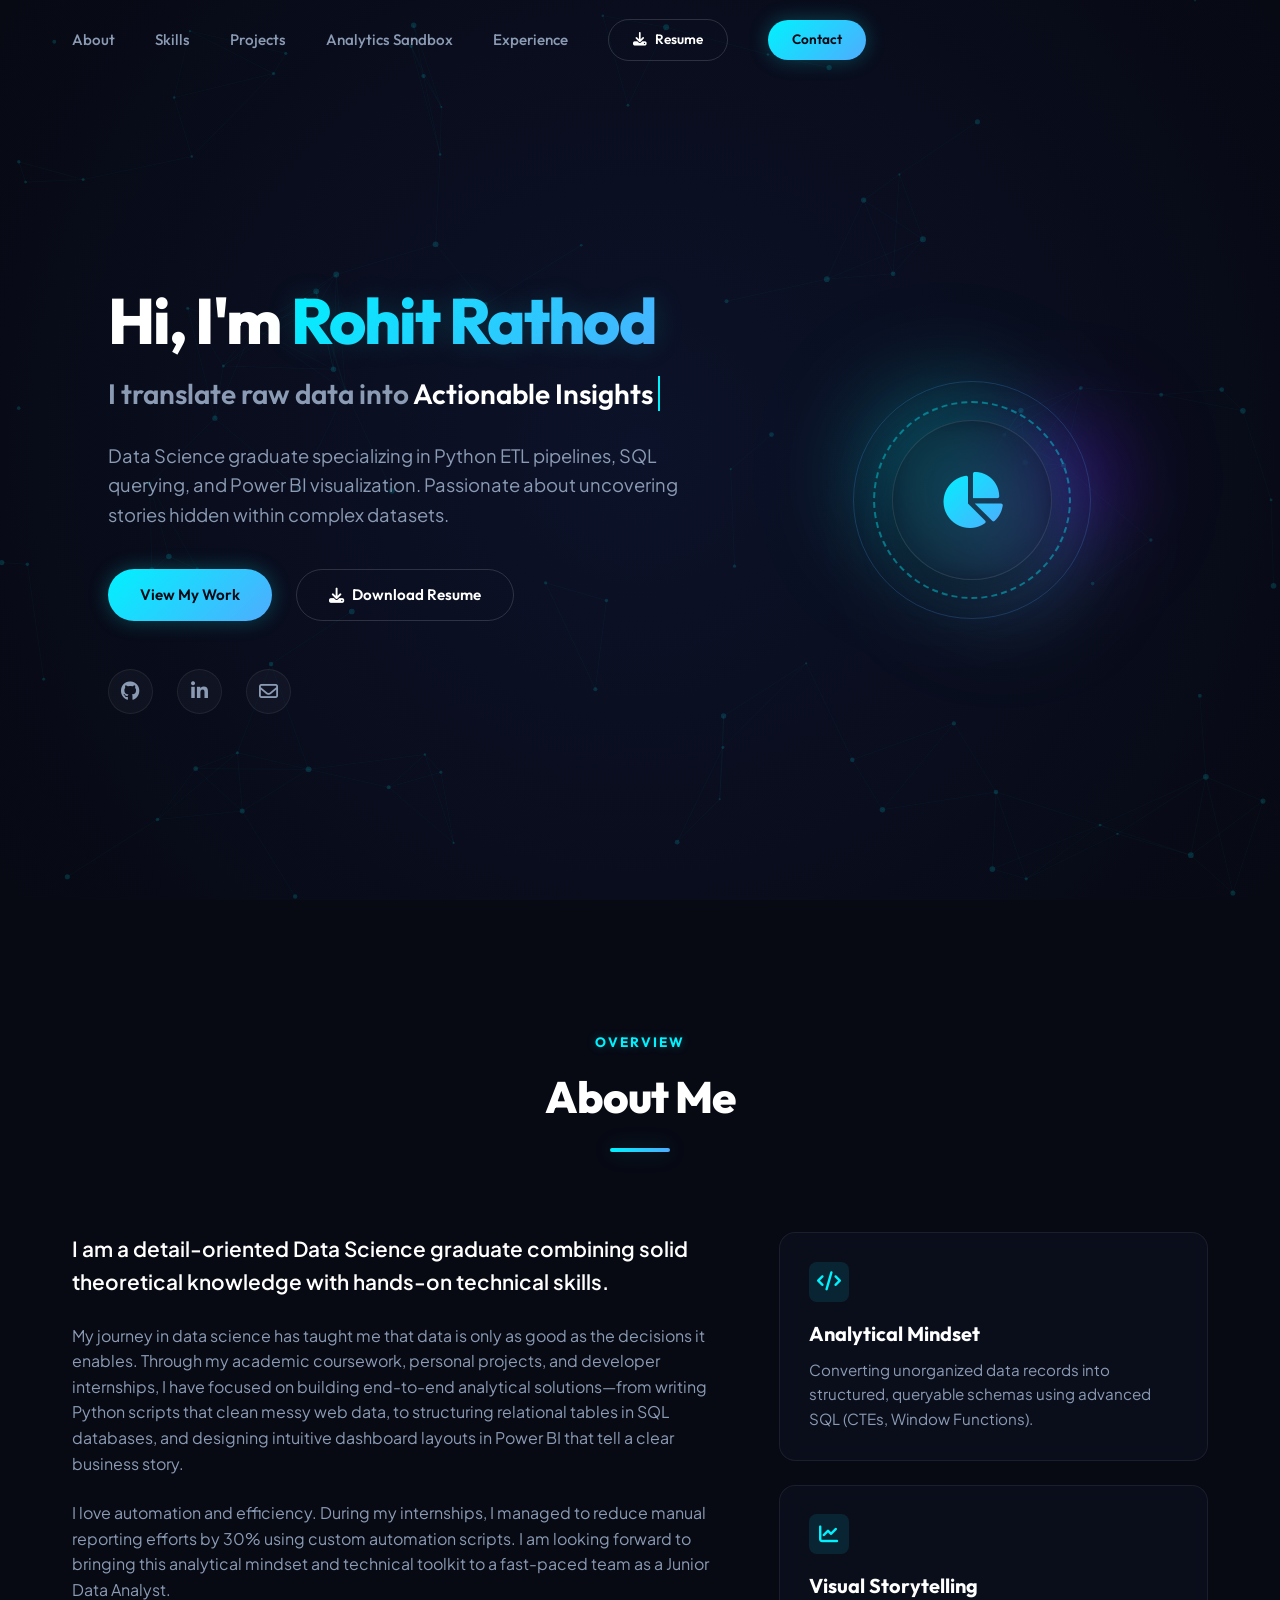
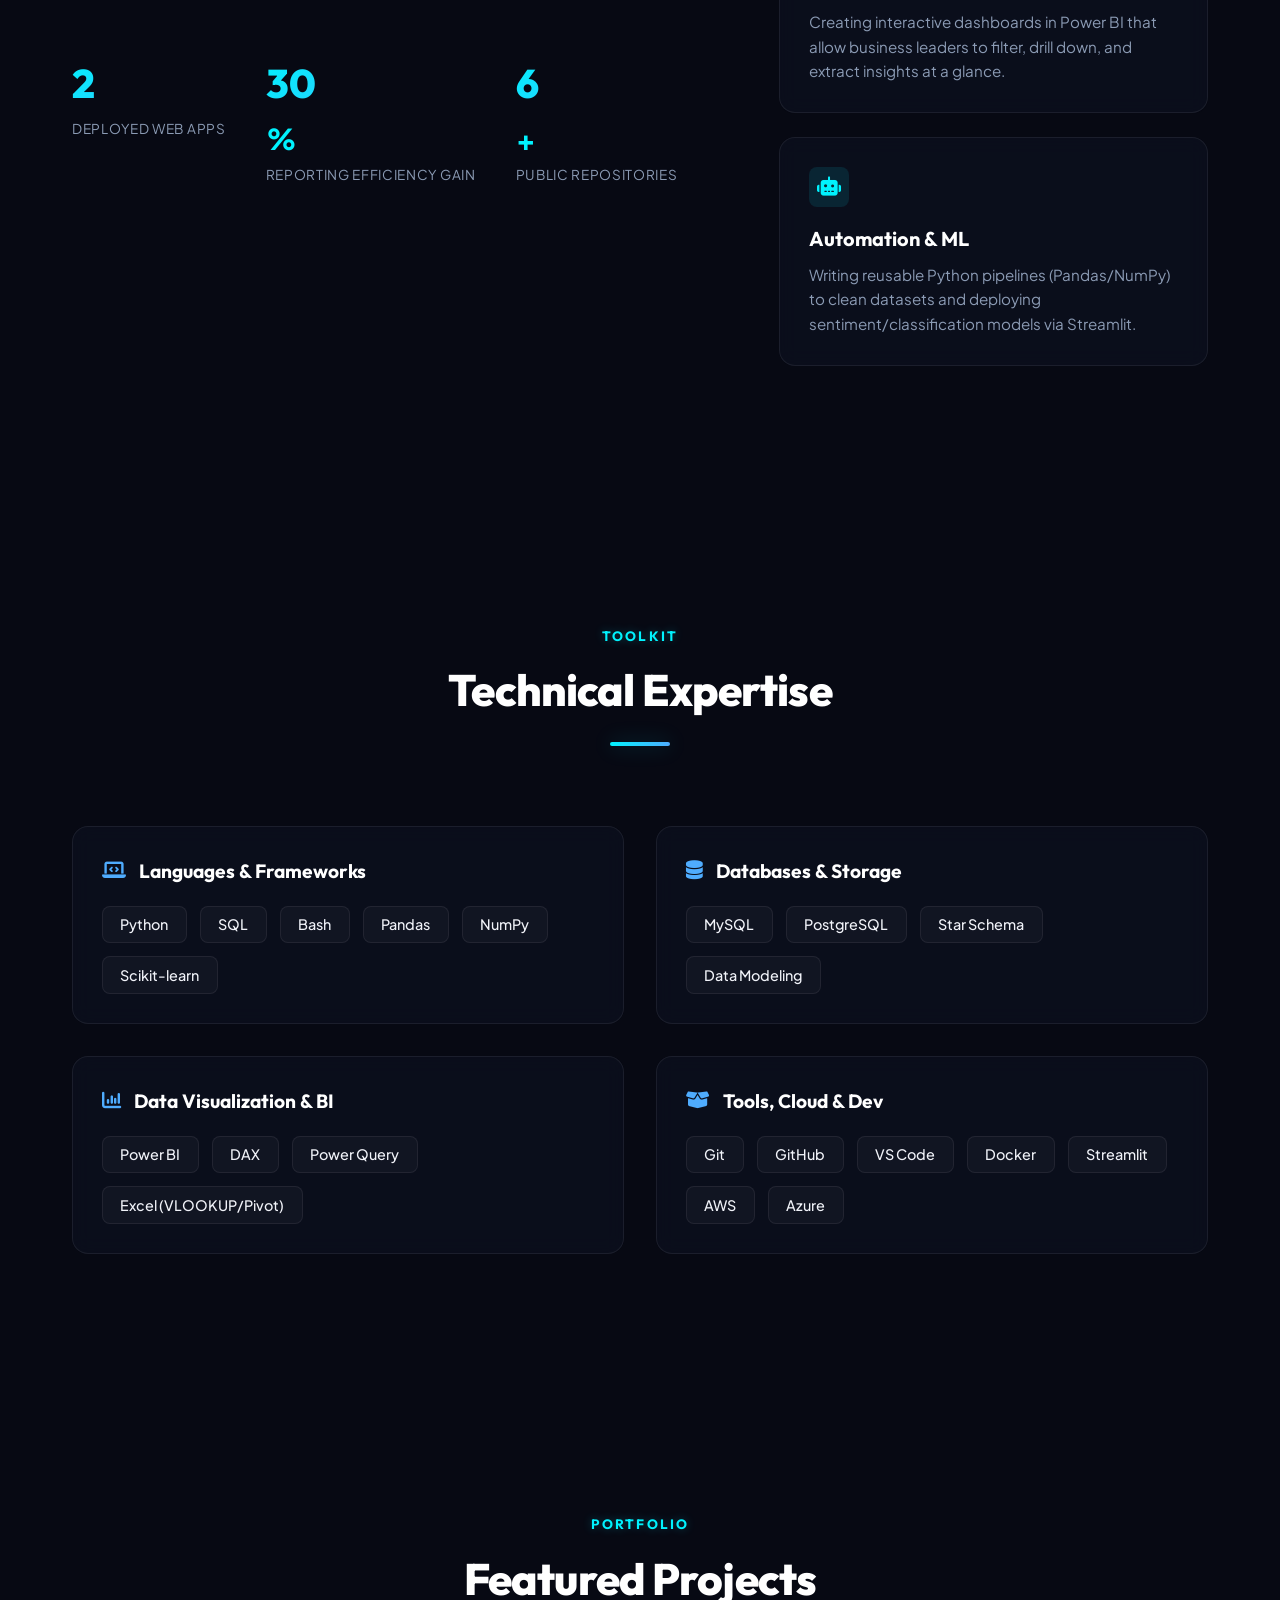
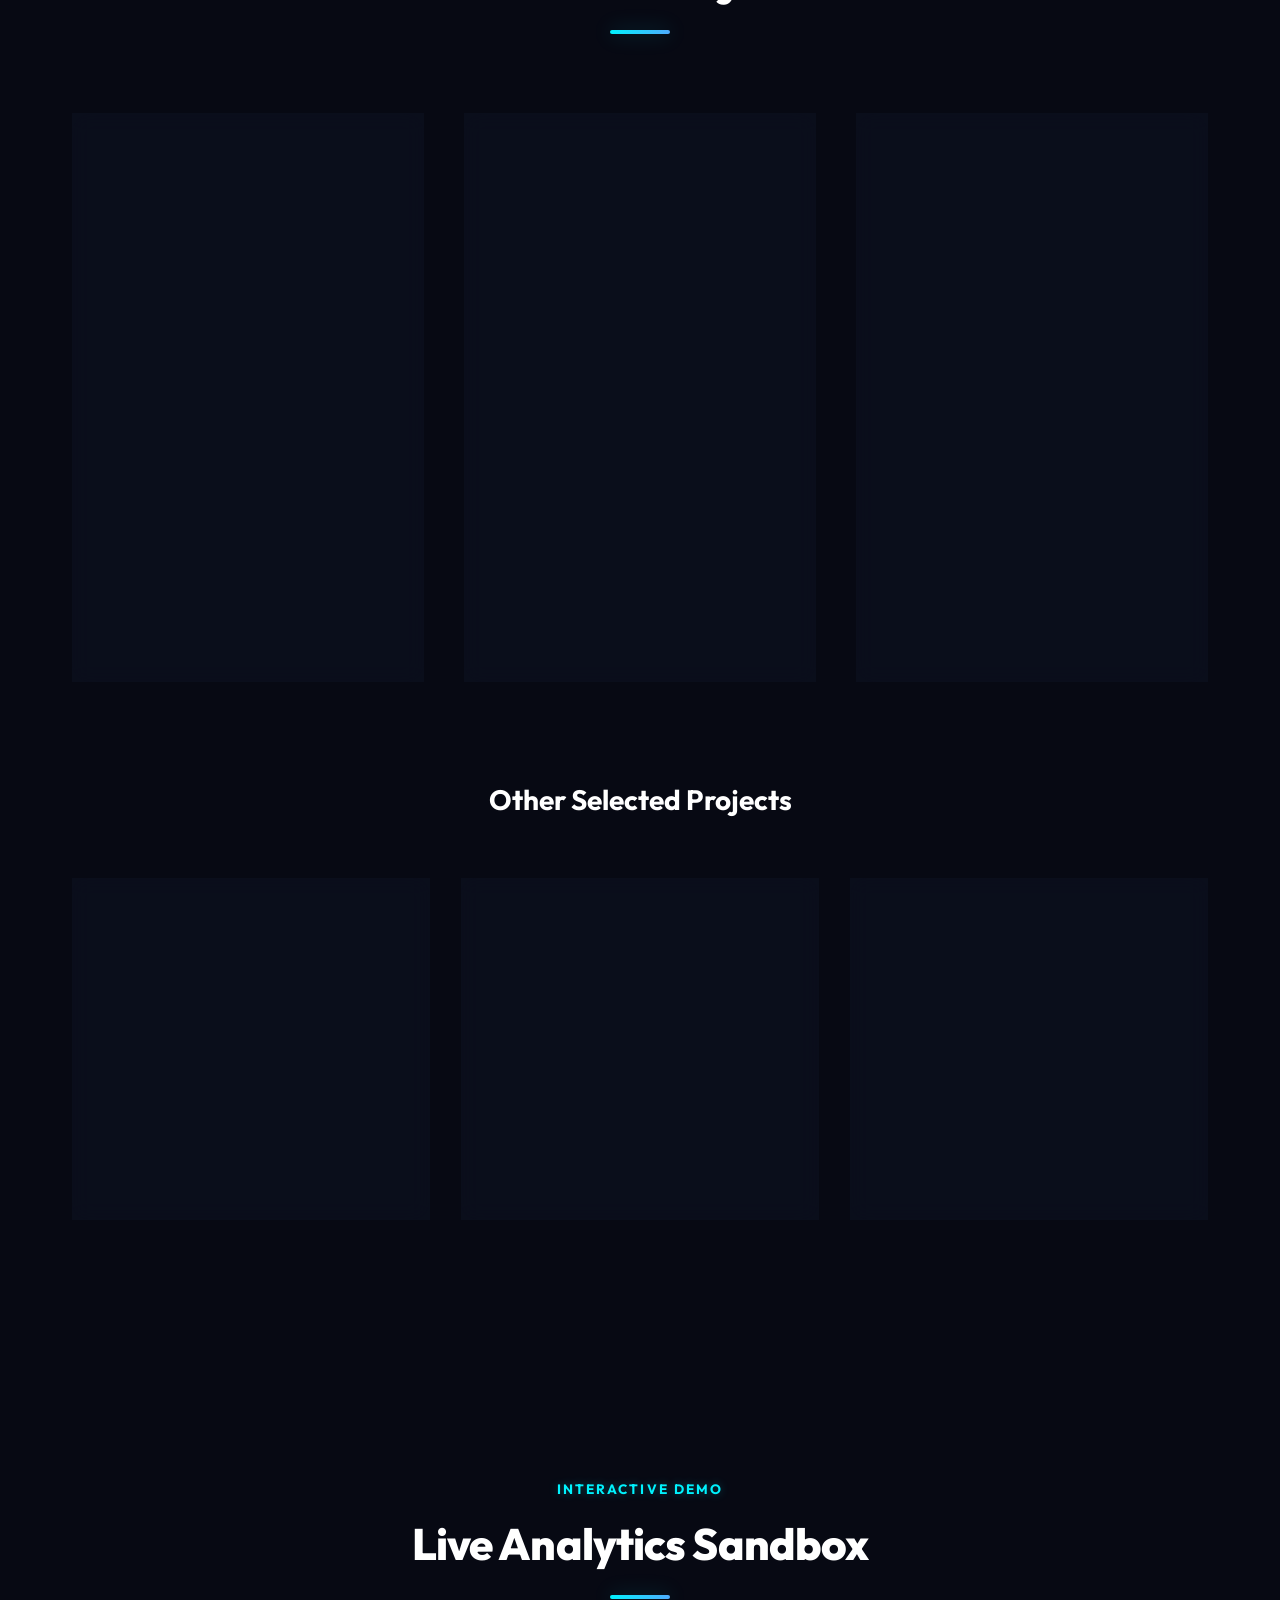
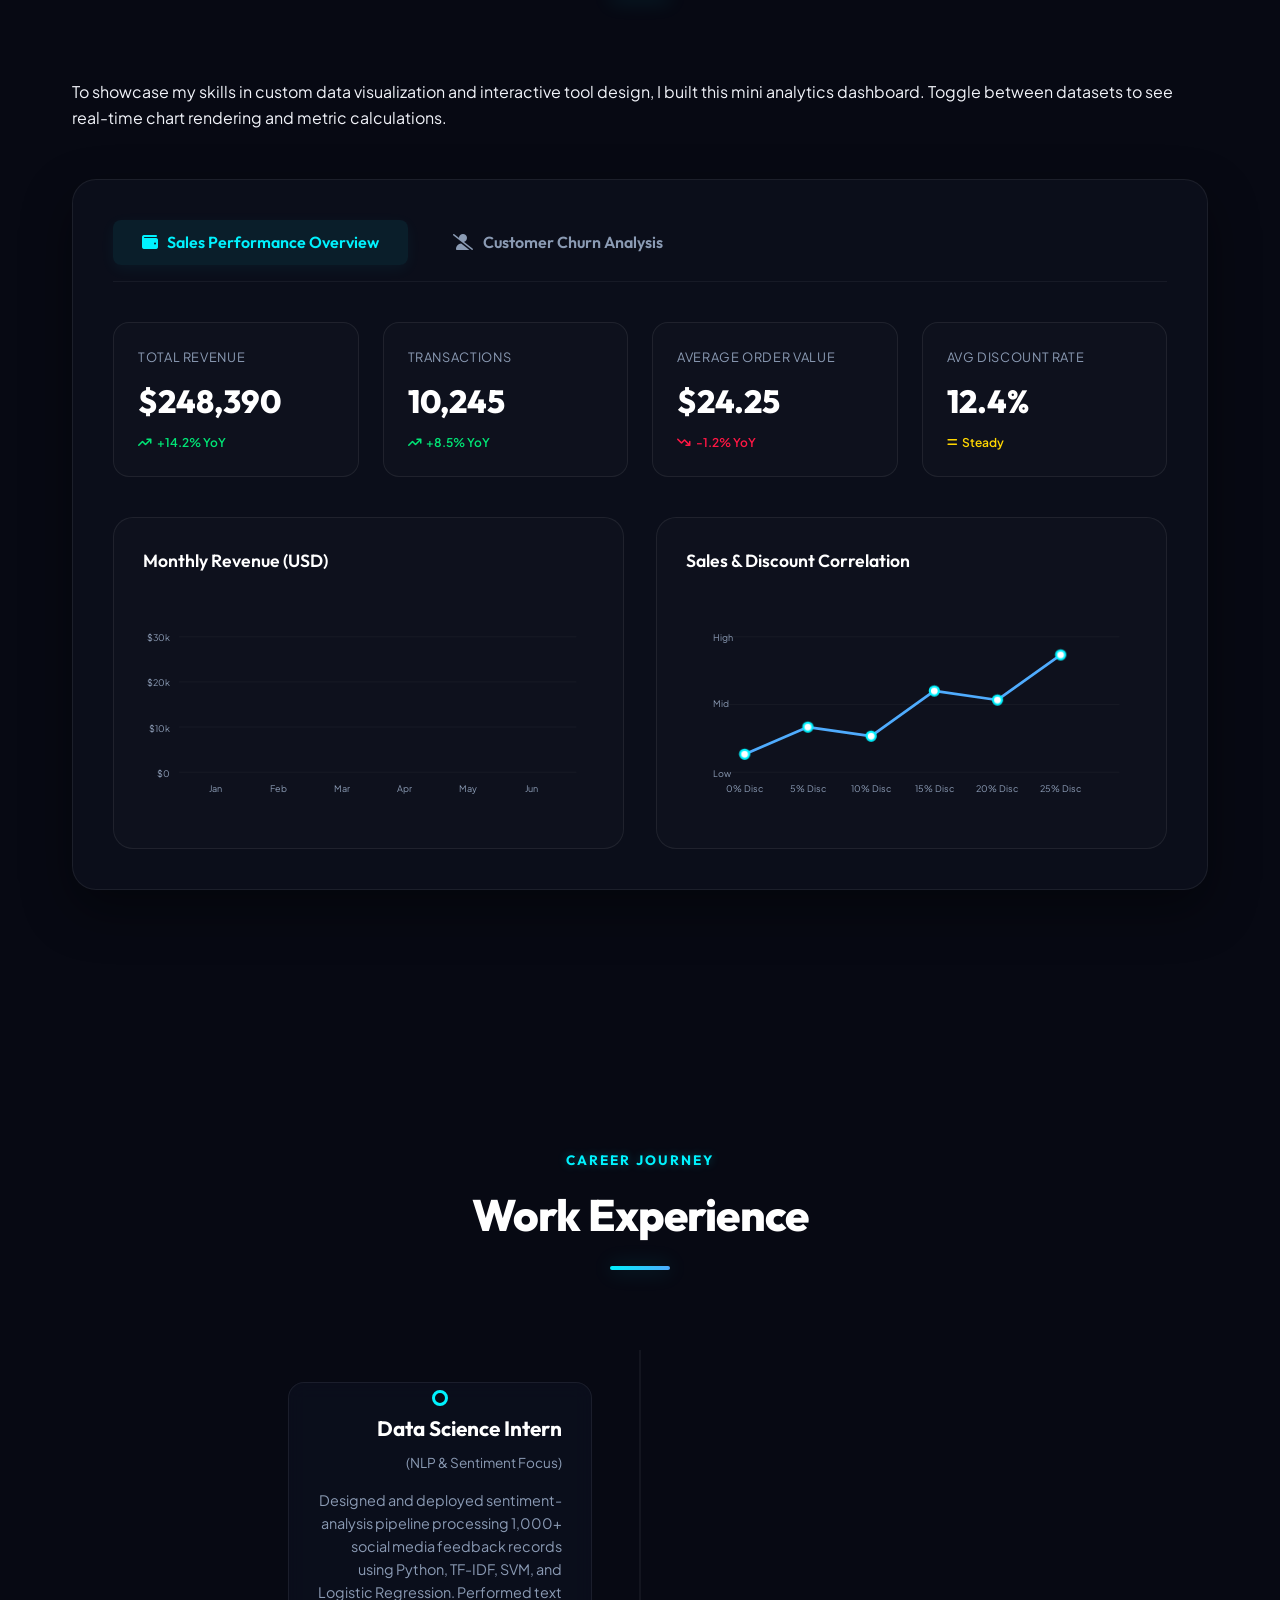
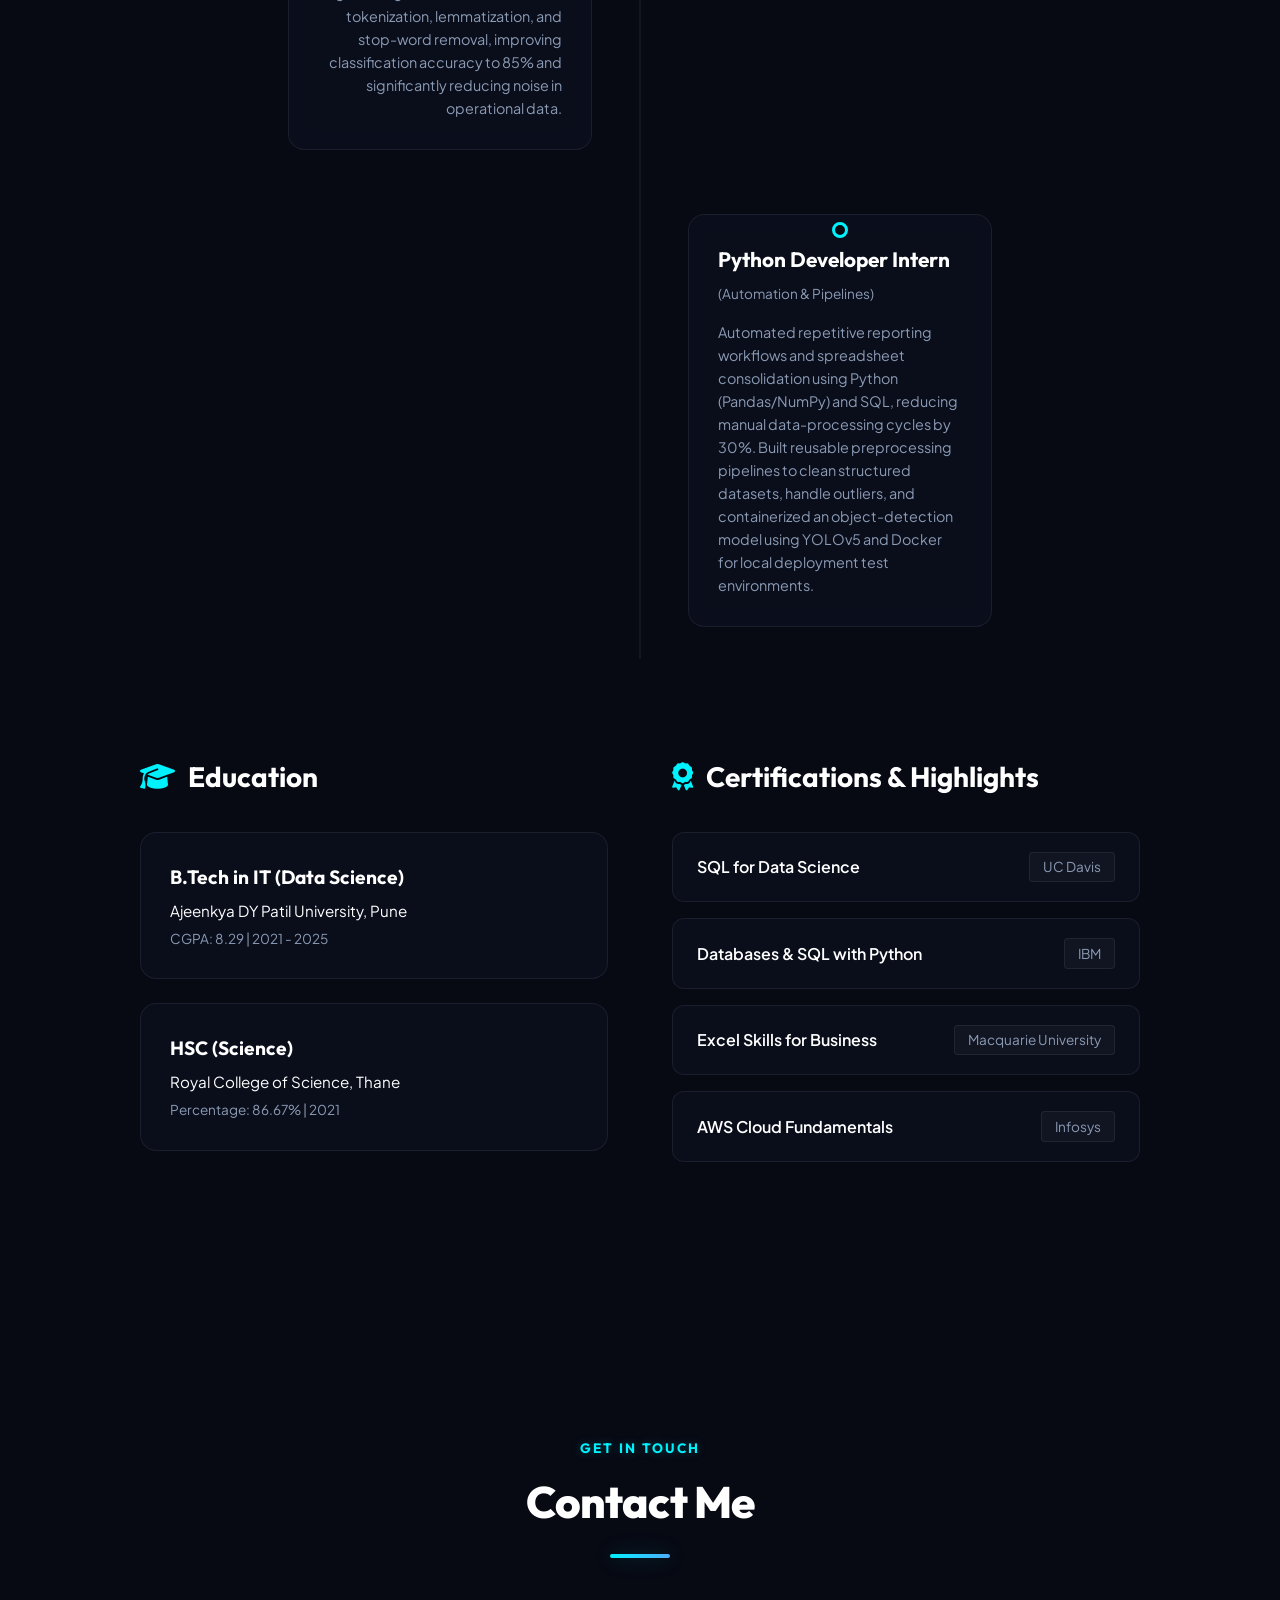
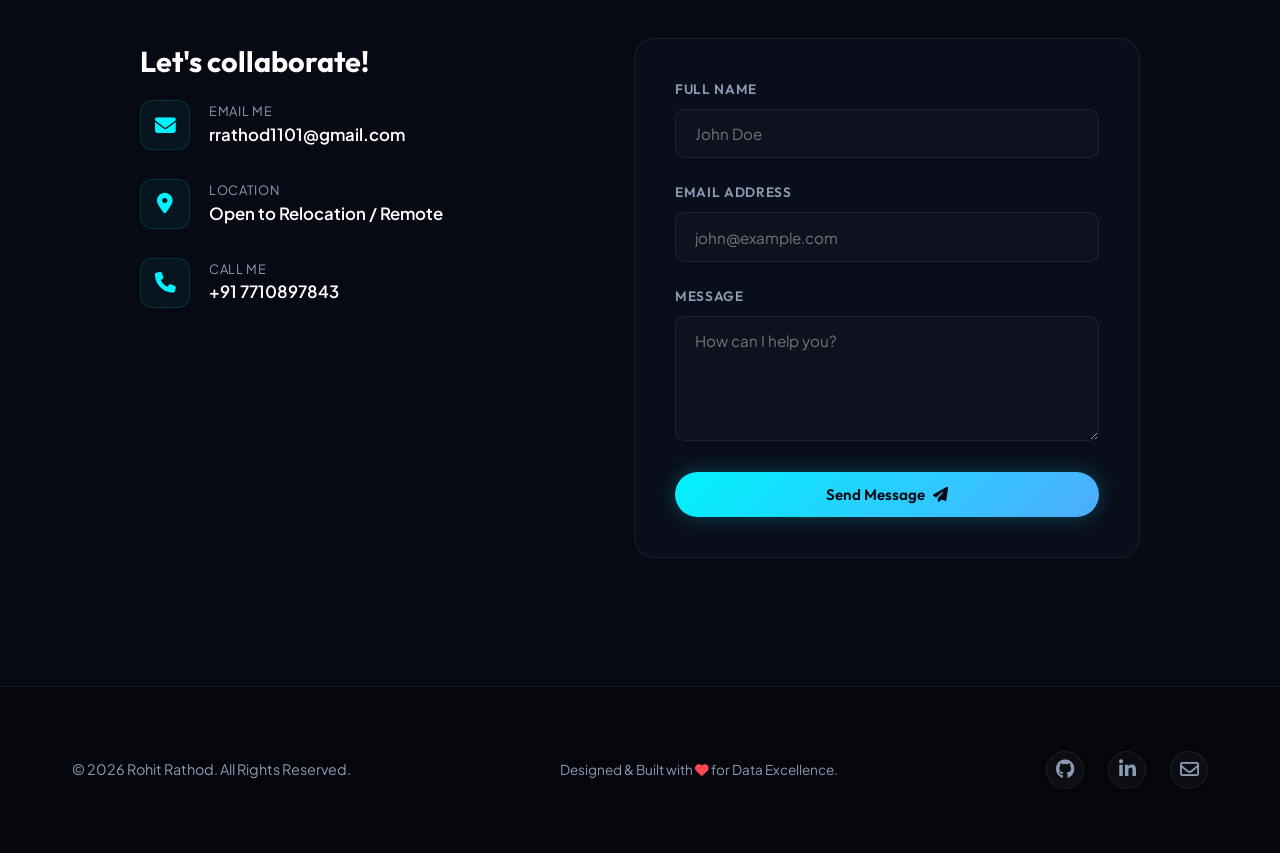
==== commit 461980ae: "refactor: remove contact details paragraph, remove template buttons, and disable hero orb animations" ====
--- a/index.html
+++ b/index.html
@@ -635,7 +635,6 @@
             <div class="contact-grid">
                 <div class="contact-info">
                     <h3>Let's collaborate!</h3>
-                    <p>I'm always open to discussing new opportunities, collaborating on projects, or sharing insights about data. Choose a quick template on the right or type a custom message to connect!</p>
                     
                     <div class="contact-details">
                         <div class="contact-detail-item">
@@ -671,14 +670,6 @@
                         <div class="form-group">
                             <label for="email">Email Address</label>
                             <input type="email" id="email" required placeholder="john@example.com">
-                        </div>
-                        <div class="form-group">
-                            <label>What's this about? (Quick templates)</label>
-                            <div class="template-btns">
-                                <button type="button" class="template-btn" data-template="hiring">💼 Hiring</button>
-                                <button type="button" class="template-btn" data-template="collab">🤝 Collaborating</button>
-                                <button type="button" class="template-btn" data-template="network">☕ Networking</button>
-                            </div>
                         </div>
                         <div class="form-group">
                             <label for="message">Message</label>
--- a/style.css
+++ b/style.css
@@ -438,7 +438,6 @@
     filter: blur(40px);
     opacity: 0.4;
     mix-blend-mode: screen;
-    animation: float-orb 12s infinite alternate ease-in-out;
 }
 
 .primary-orb {
@@ -490,7 +489,6 @@
     background: linear-gradient(135deg, var(--primary) 0%, var(--secondary) 100%);
     -webkit-background-clip: text;
     -webkit-text-fill-color: transparent;
-    animation: float 4s infinite ease-in-out;
 }
 
 .orb-ring {
@@ -501,7 +499,6 @@
     bottom: -20px;
     border: 2px dashed rgba(0, 242, 254, 0.4);
     border-radius: 50%;
-    animation: rotate 20s infinite linear;
 }
 
 .orb-ring.secondary {
@@ -510,7 +507,6 @@
     right: -40px;
     bottom: -40px;
     border: 1px solid rgba(79, 172, 254, 0.2);
-    animation: rotate 30s infinite linear reverse;
 }
 
 @keyframes float-orb {
@@ -1547,38 +1543,6 @@
     filter: drop-shadow(var(--glow-primary));
 }
 
-/* Contact Template Buttons */
-.template-btns {
-    display: flex;
-    gap: 0.8rem;
-    margin-bottom: 0.5rem;
-    flex-wrap: wrap;
-}
-
-.template-btn {
-    background: rgba(255, 255, 255, 0.02);
-    border: 1px solid var(--border);
-    color: var(--text-muted);
-    padding: 0.5rem 1.1rem;
-    border-radius: 8px;
-    font-family: inherit;
-    font-size: 0.85rem;
-    cursor: pointer;
-    transition: var(--transition-fast);
-}
-
-.template-btn:hover {
-    background: rgba(0, 242, 254, 0.05);
-    border-color: var(--primary);
-    color: #fff;
-}
-
-.template-btn.active {
-    background: linear-gradient(135deg, rgba(0, 242, 254, 0.15) 0%, rgba(79, 172, 254, 0.15) 100%);
-    border-color: var(--primary);
-    color: var(--primary);
-    box-shadow: var(--glow-primary);
-}
 
 /* Responsive Styles */
 @media (max-width: 1024px) {
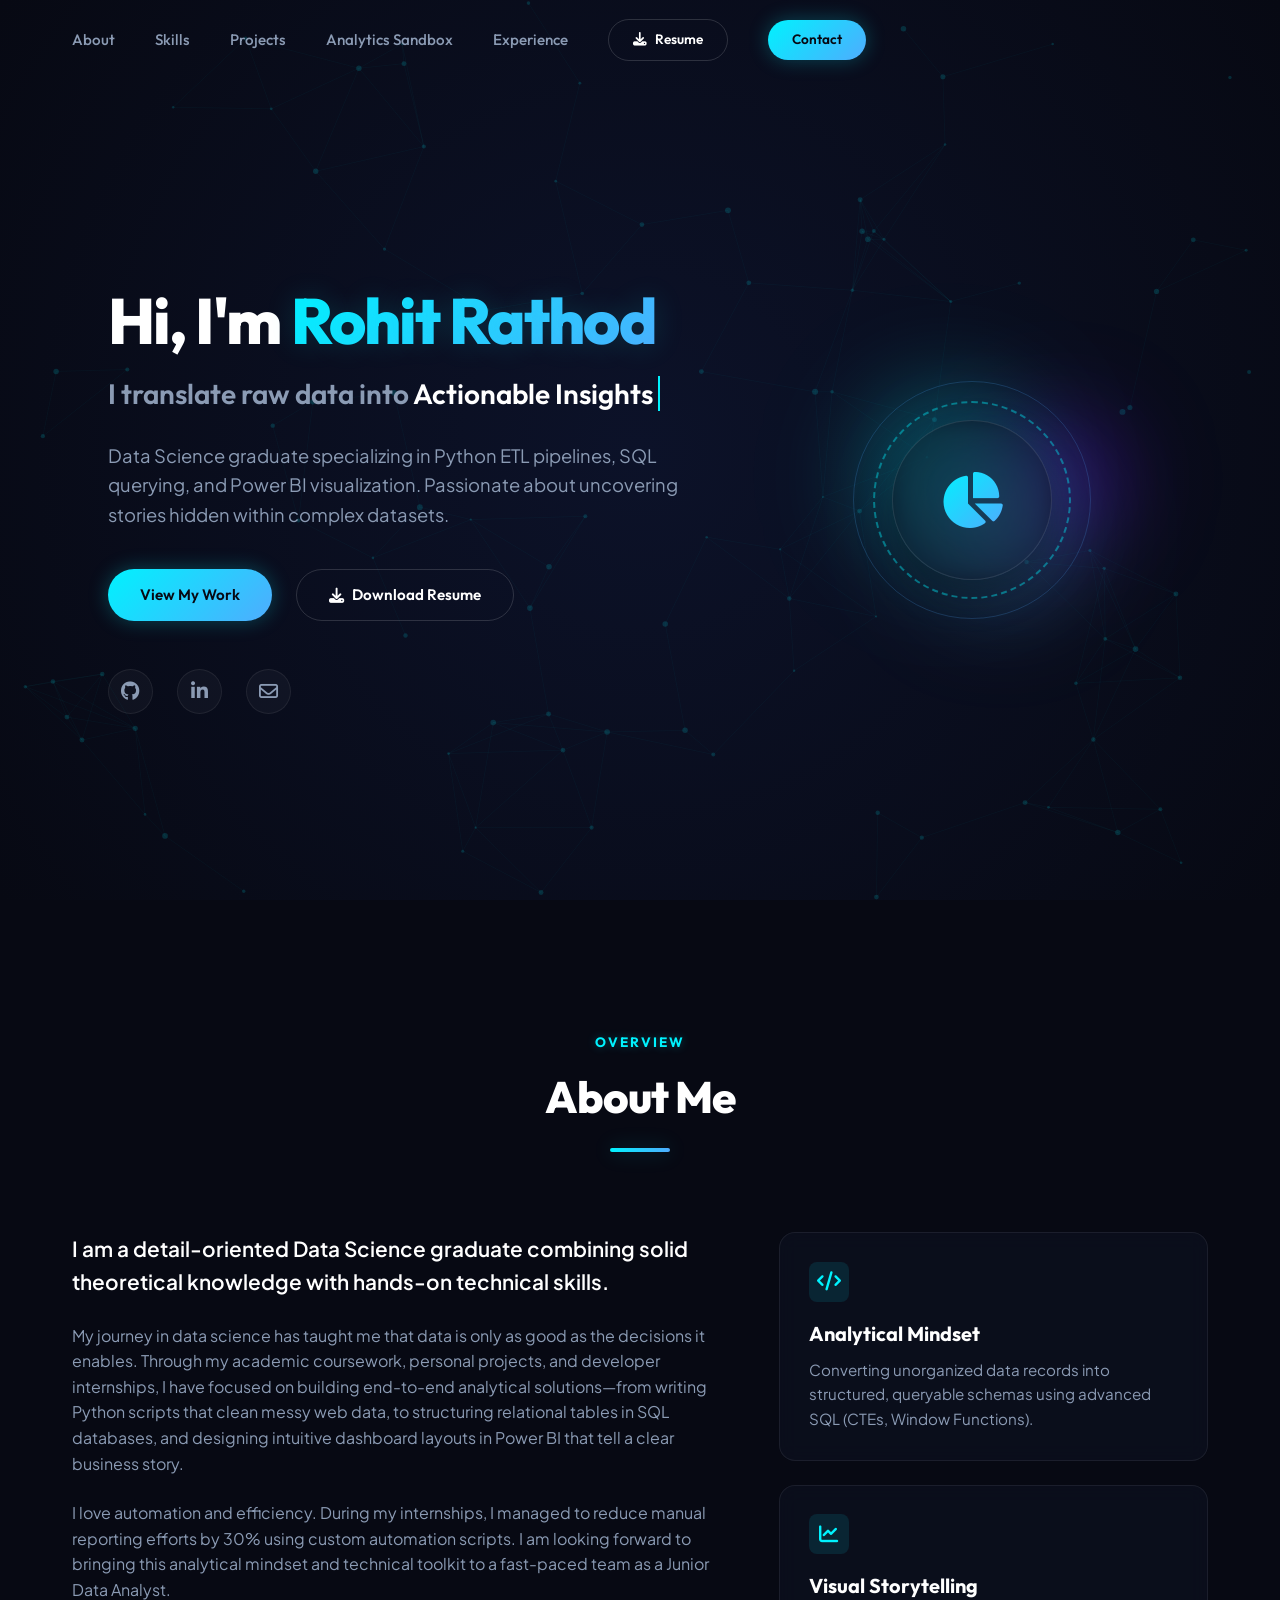
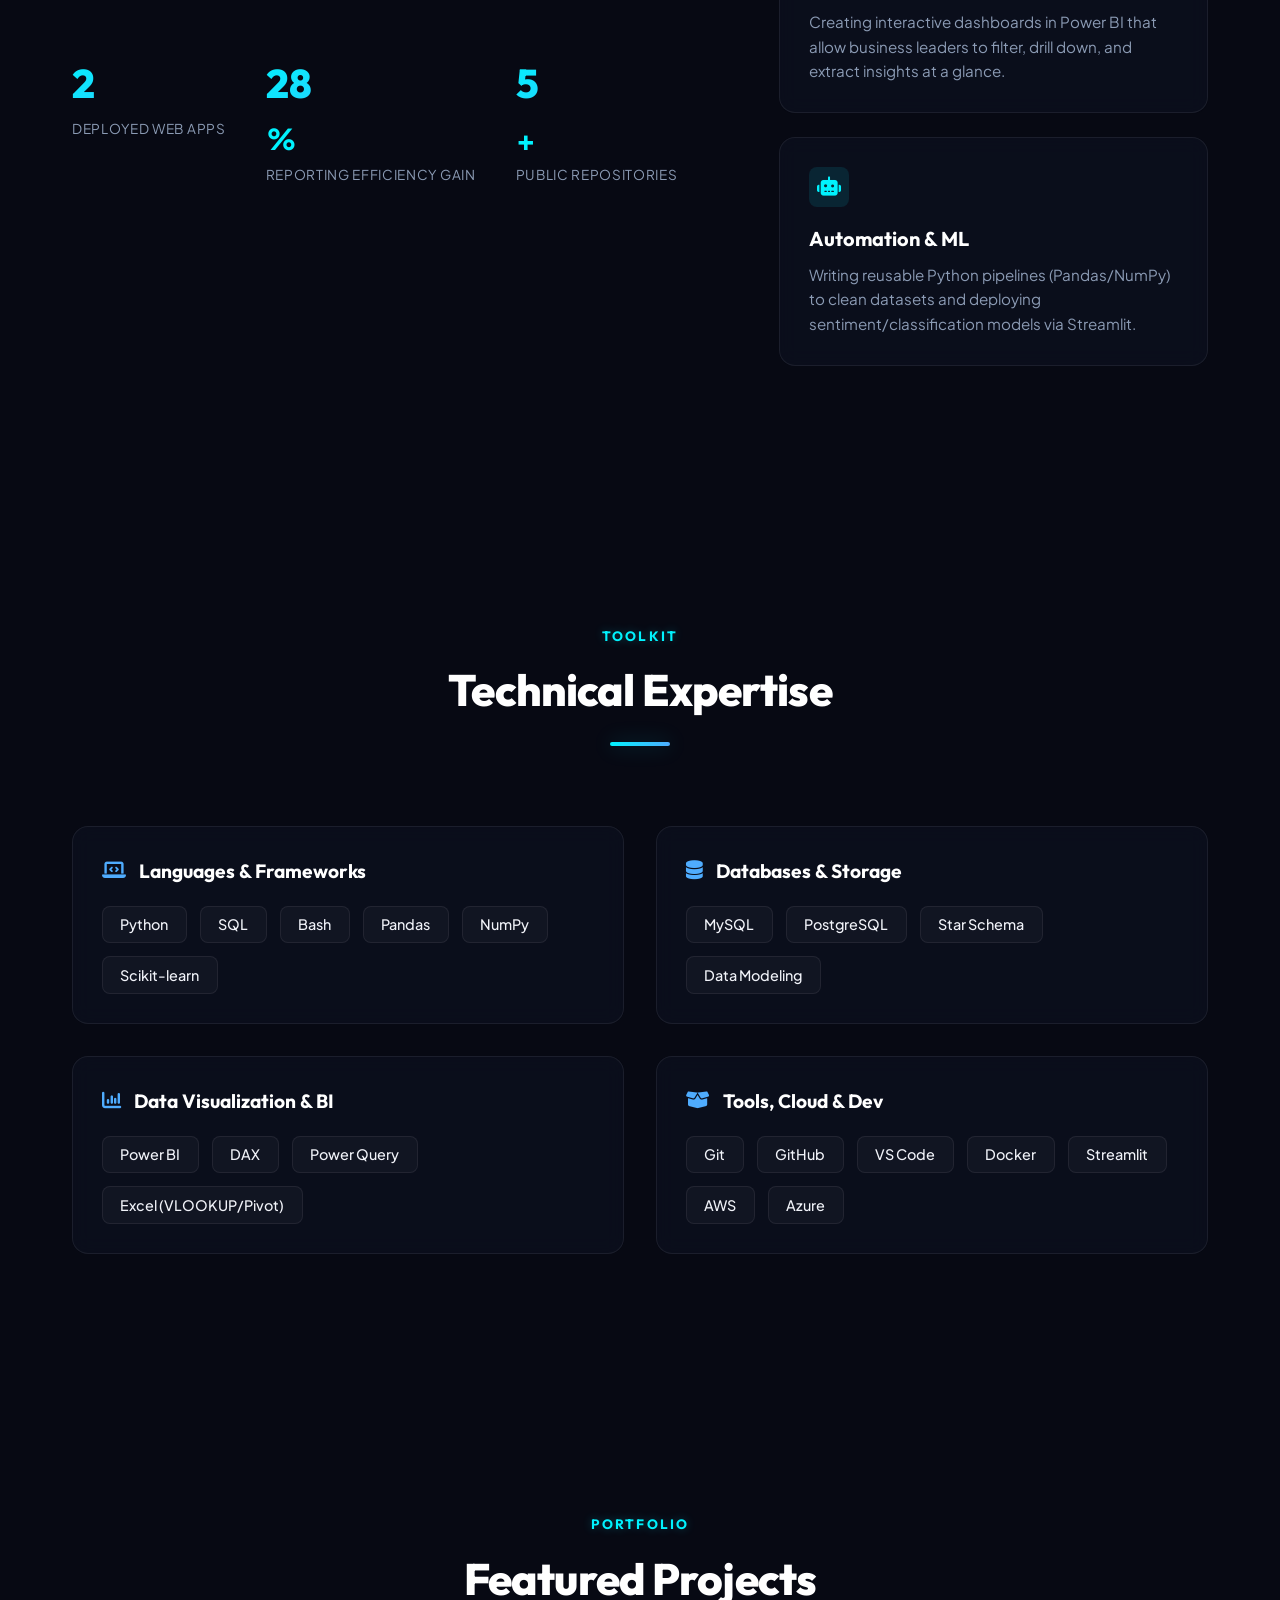
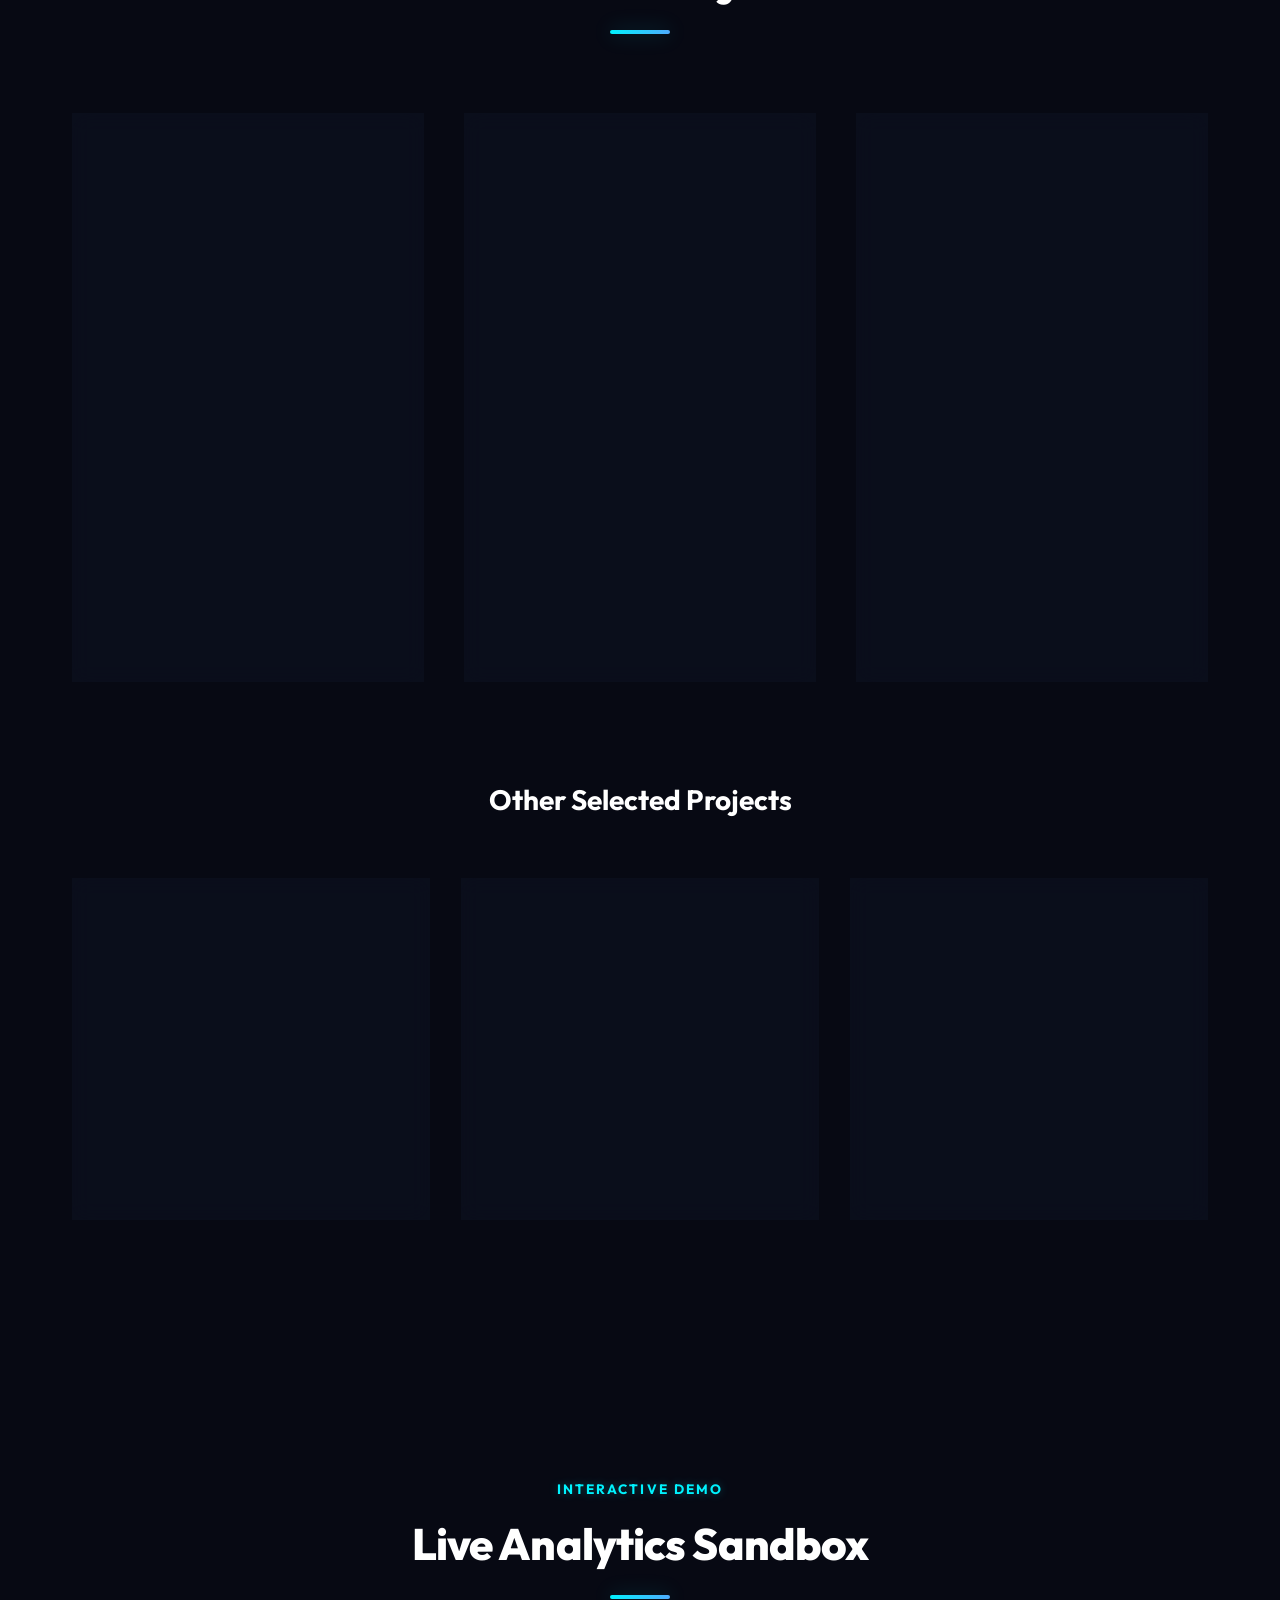
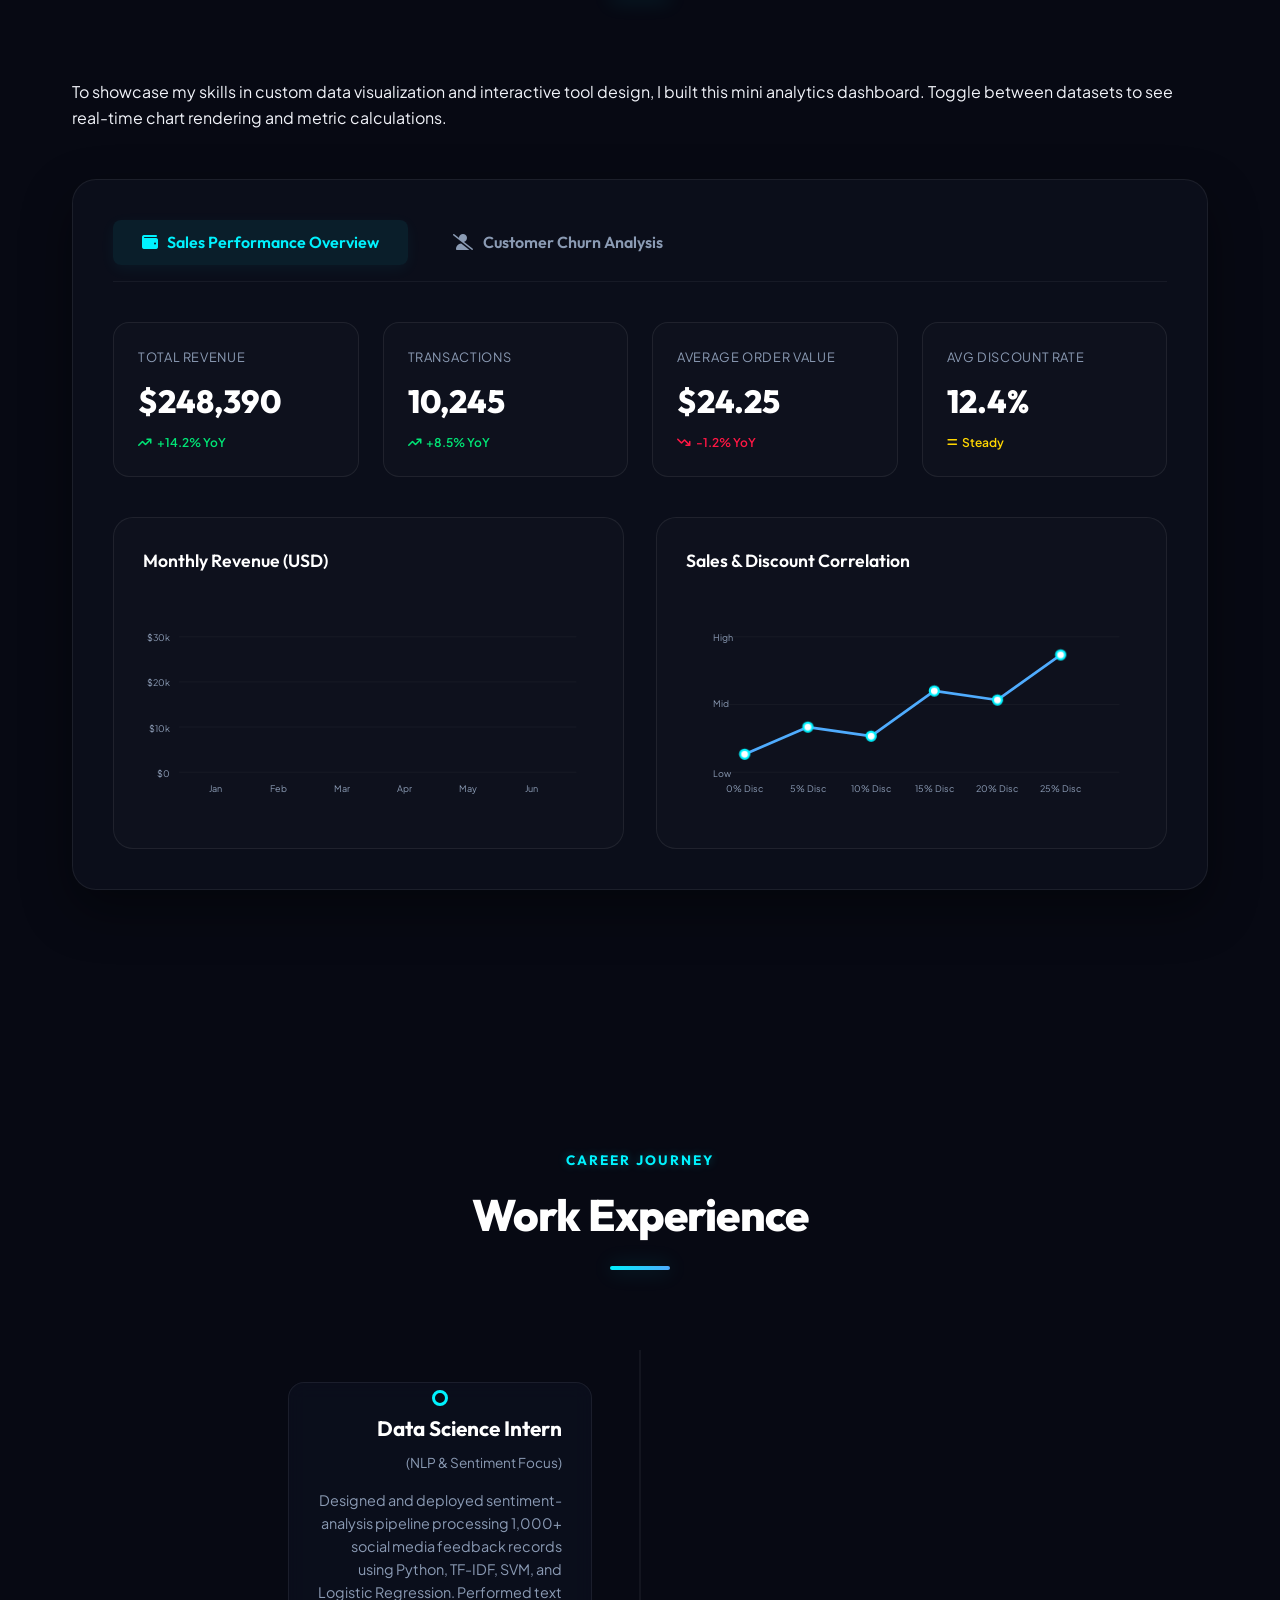
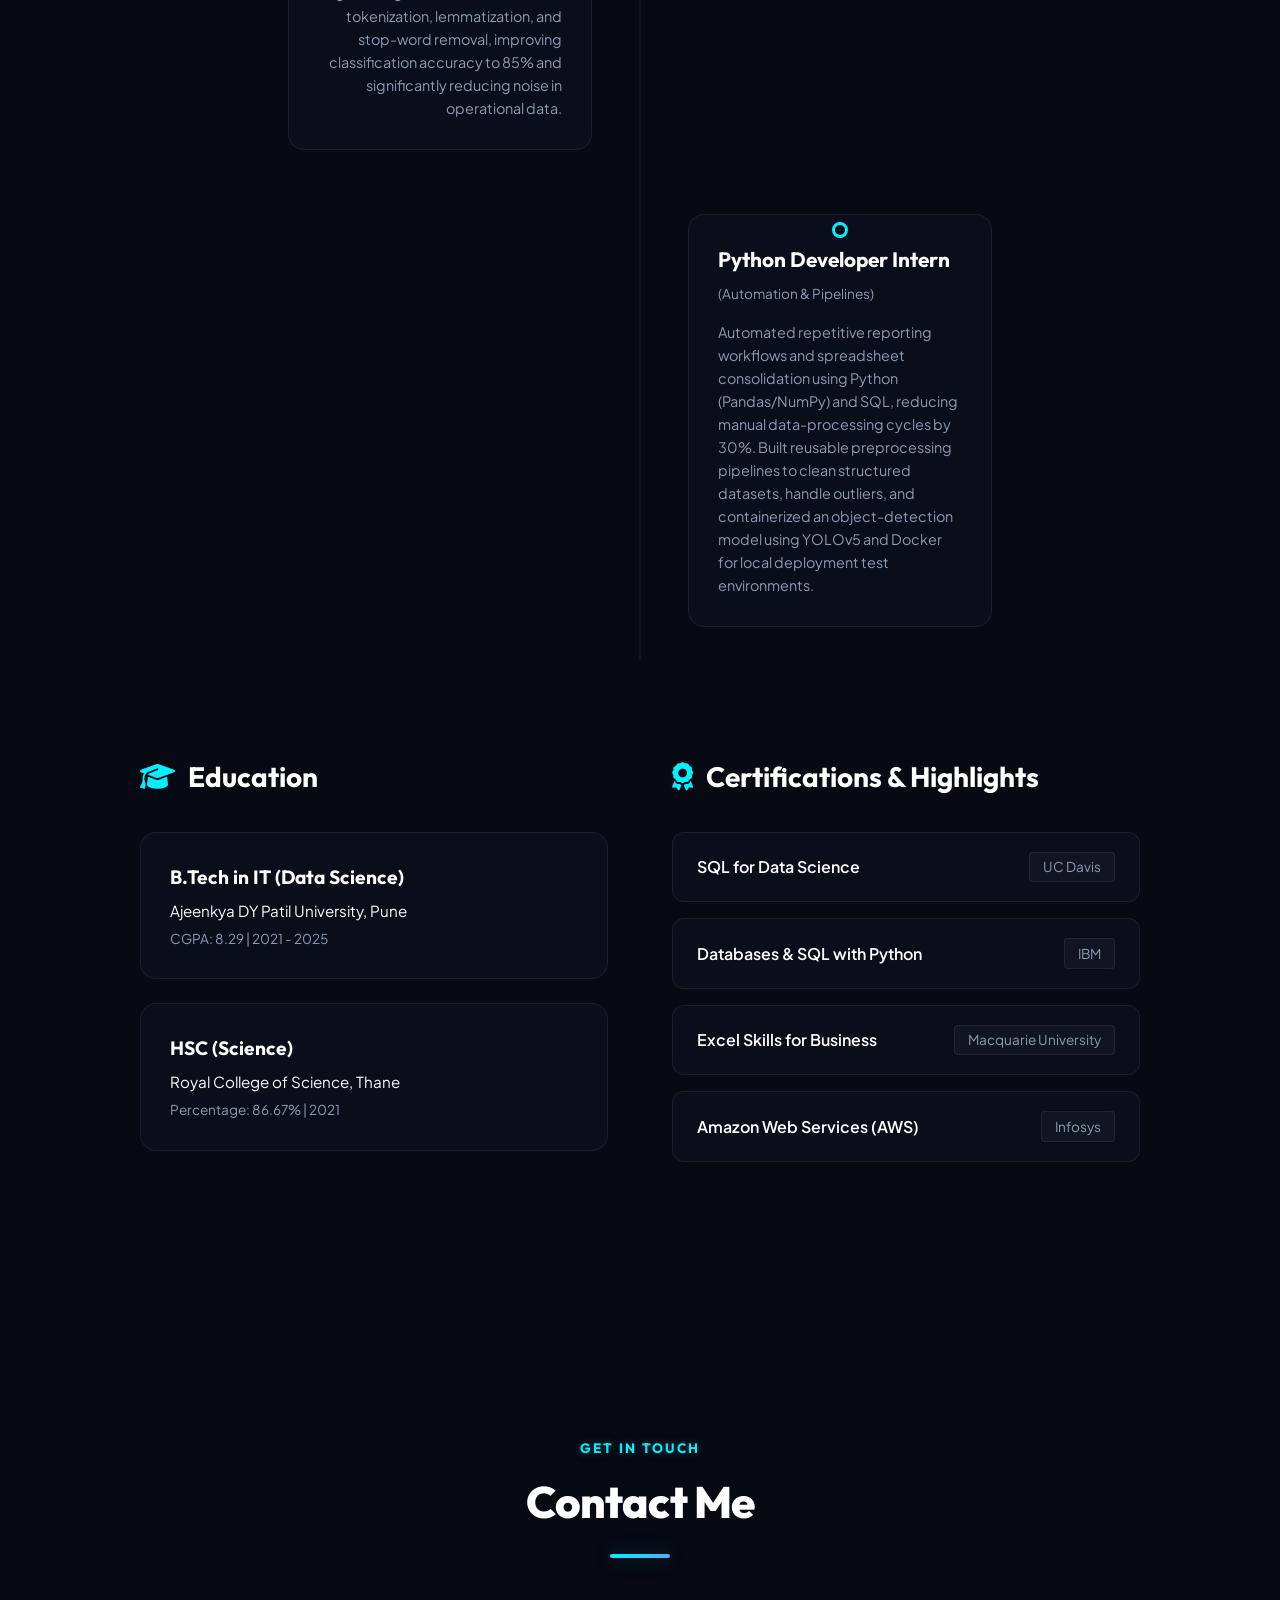
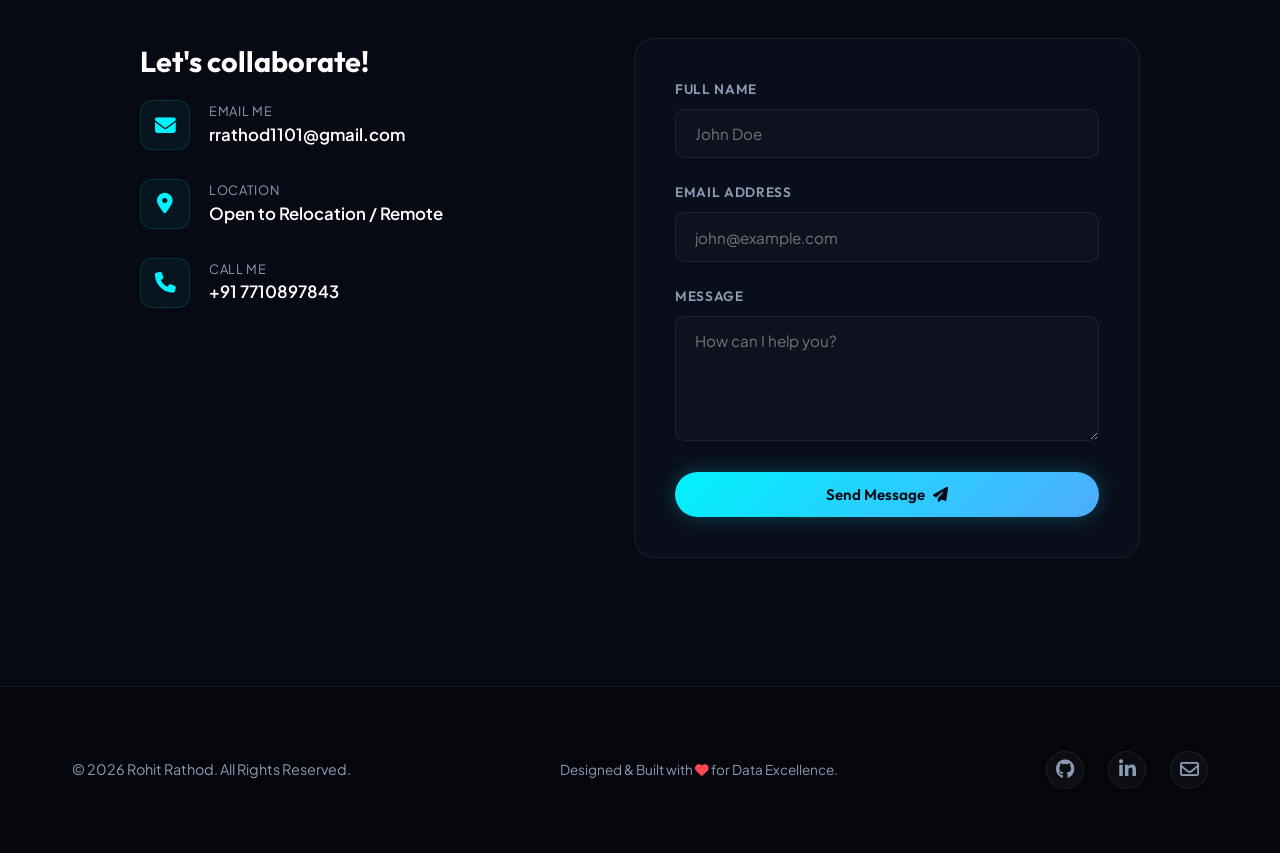
==== commit 832186c7: "Update certification name, project URLs, and stats counter animation" ====
--- a/index.html
+++ b/index.html
@@ -109,15 +109,15 @@
                     </p>
                     <div class="about-stats">
                         <div class="stat-card">
-                            <span class="stat-number" data-target="2">0</span>
+                            <span class="stat-number" data-target="2">2</span>
                             <span class="stat-label">Deployed Web Apps</span>
                         </div>
                         <div class="stat-card">
-                            <span class="stat-number" data-target="30">0</span><span class="stat-suffix">%</span>
+                            <span class="stat-number" data-target="30">30</span><span class="stat-suffix">%</span>
                             <span class="stat-label">Reporting Efficiency Gain</span>
                         </div>
                         <div class="stat-card">
-                            <span class="stat-number" data-target="6">0</span><span class="stat-suffix">+</span>
+                            <span class="stat-number" data-target="6">6</span><span class="stat-suffix">+</span>
                             <span class="stat-label">Public Repositories</span>
                         </div>
                     </div>
@@ -226,8 +226,7 @@
                                     An AI-powered application that parses PDF resumes and evaluates text alignment against target job descriptions using the Google Gemini API. It detects keyword gaps, evaluates formatting, and quantifies impact statements to deliver optimization feedback.
                                 </p>
                                 <div class="project-links">
-                                    <a href="https://github.com/Rohittt619" target="_blank" class="project-link"><i class="fa-brands fa-github"></i> Source Code</a>
-                                    <a href="#" target="_blank" class="project-link demo-link"><i class="fa-solid fa-arrow-up-right-from-square"></i> Live Demo</a>
+                                    <a href="https://github.com/Rohittt619/HireSense-AI" target="_blank" class="project-link"><i class="fa-brands fa-github"></i> Source Code</a>
                                 </div>
                             </div>
                         </div>
@@ -252,7 +251,7 @@
                                     Exploratory data analysis performed in Python on over 10,000+ sales transactions. The cleaned data was structured into a Star Schema and imported into Power BI to build an interactive KPI dashboard tracking year-over-year sales growth and discount impacts.
                                 </p>
                                 <div class="project-links">
-                                    <a href="https://github.com/Rohittt619" target="_blank" class="project-link"><i class="fa-brands fa-github"></i> Source Code</a>
+                                    <a href="https://github.com/Rohittt619/EDA-PowerBI-Sales" target="_blank" class="project-link"><i class="fa-brands fa-github"></i> Source Code</a>
                                     <a href="#" class="project-link scroll-to-sandbox"><i class="fa-solid fa-desktop"></i> View Mockup Below</a>
                                 </div>
                             </div>
@@ -278,7 +277,7 @@
                                     A structured repository solving 15 business case studies on retail databases. Showcases writing production-level SQL queries utilizing CTEs, window functions (DENSE_RANK, LEAD, LAG), and multi-table joins to compute metrics like customer retention rates.
                                 </p>
                                 <div class="project-links">
-                                    <a href="https://github.com/Rohittt619" target="_blank" class="project-link"><i class="fa-brands fa-github"></i> Source Code</a>
+                                    <a href="https://github.com/Rohittt619/SQL-Data-Analysis" target="_blank" class="project-link"><i class="fa-brands fa-github"></i> Source Code</a>
                                 </div>
                             </div>
                         </div>
@@ -295,19 +294,19 @@
                     <div class="op-icon"><i class="fa-solid fa-users"></i></div>
                     <h4>Customer Churn Analysis</h4>
                     <p>Built a machine learning classification pipeline achieving ~82% accuracy and 0.87 ROC-AUC score using Gradient Boosting algorithms to predict customer churn risk.</p>
-                    <a href="https://github.com/Rohittt619" target="_blank" class="op-link"><i class="fa-brands fa-github"></i> View Repo</a>
+                    <a href="https://github.com/Rohittt619/Customer-Churn-Analysis" target="_blank" class="op-link"><i class="fa-brands fa-github"></i> View Repo</a>
                 </div>
                 <div class="other-project-card">
                     <div class="op-icon"><i class="fa-solid fa-house"></i></div>
                     <h4>House Price Prediction</h4>
                     <p>Developed a regression model estimating California housing values based on income and geographic features, deployed as an interactive Streamlit app.</p>
-                    <a href="https://github.com/Rohittt619" target="_blank" class="op-link"><i class="fa-brands fa-github"></i> View Repo</a>
+                    <a href="https://github.com/Rohittt619/House-Price-Prediction-ML" target="_blank" class="op-link"><i class="fa-brands fa-github"></i> View Repo</a>
                 </div>
                 <div class="other-project-card">
                     <div class="op-icon"><i class="fa-brands fa-twitter"></i></div>
                     <h4>Twitter Sentiment Analysis</h4>
                     <p>Built a text classification pipeline using Python, Scikit-learn (SVM), and TF-IDF representation to categorize tweets into positive, negative, and neutral classes.</p>
-                    <a href="https://github.com/Rohittt619" target="_blank" class="op-link"><i class="fa-brands fa-github"></i> View Repo</a>
+                    <a href="https://github.com/Rohittt619/Twitter-Sentiment-Analysis" target="_blank" class="op-link"><i class="fa-brands fa-github"></i> View Repo</a>
                 </div>
             </div>
         </div>
@@ -614,7 +613,7 @@
                             <span class="cert-issuer">Macquarie University</span>
                         </li>
                         <li>
-                            <span class="cert-title">AWS Cloud Fundamentals</span>
+                            <span class="cert-title">Amazon Web Services (AWS)</span>
                             <span class="cert-issuer">Infosys</span>
                         </li>
                     </ul>
--- a/style.css
+++ b/style.css
@@ -438,6 +438,7 @@
     filter: blur(40px);
     opacity: 0.4;
     mix-blend-mode: screen;
+    animation: float-orb 12s infinite alternate ease-in-out;
 }
 
 .primary-orb {
@@ -489,6 +490,7 @@
     background: linear-gradient(135deg, var(--primary) 0%, var(--secondary) 100%);
     -webkit-background-clip: text;
     -webkit-text-fill-color: transparent;
+    animation: float 4s infinite ease-in-out;
 }
 
 .orb-ring {
@@ -499,6 +501,7 @@
     bottom: -20px;
     border: 2px dashed rgba(0, 242, 254, 0.4);
     border-radius: 50%;
+    animation: rotate 20s infinite linear;
 }
 
 .orb-ring.secondary {
@@ -507,6 +510,7 @@
     right: -40px;
     bottom: -40px;
     border: 1px solid rgba(79, 172, 254, 0.2);
+    animation: rotate 30s infinite linear reverse;
 }
 
 @keyframes float-orb {
